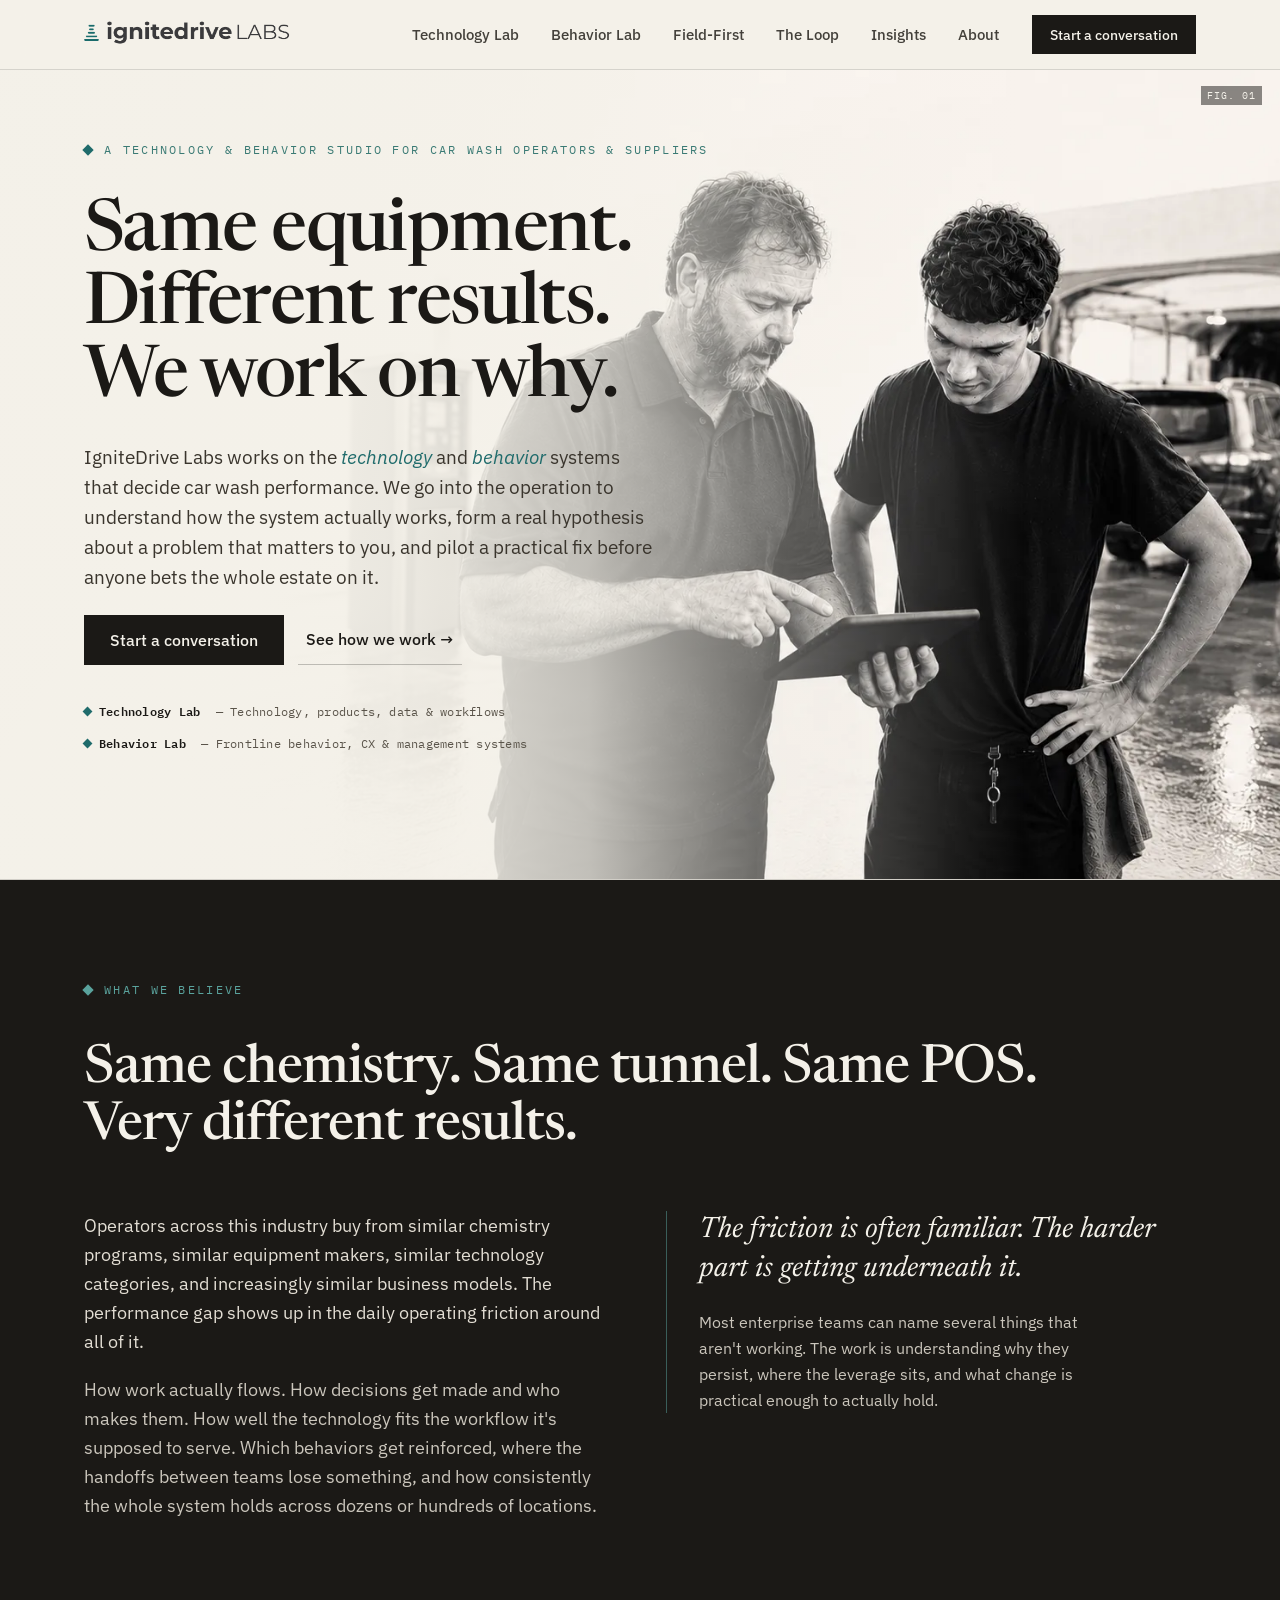
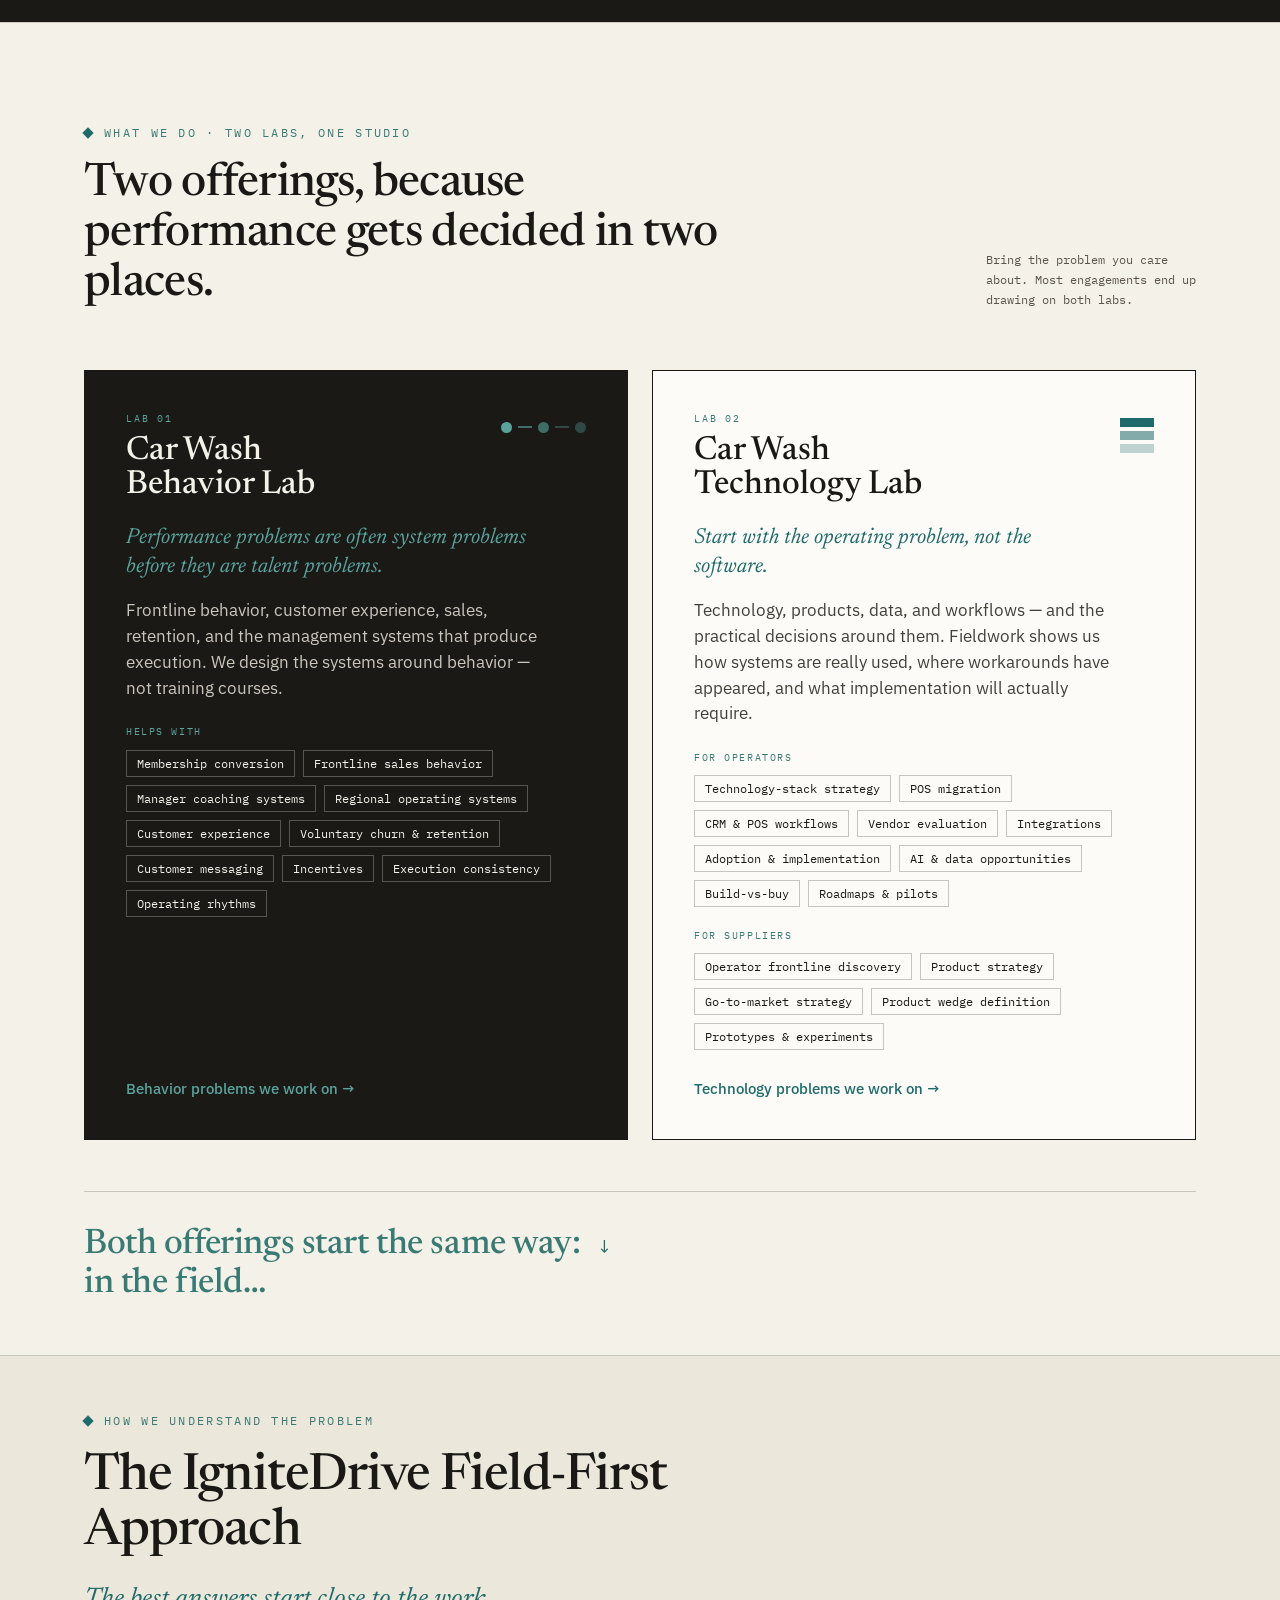
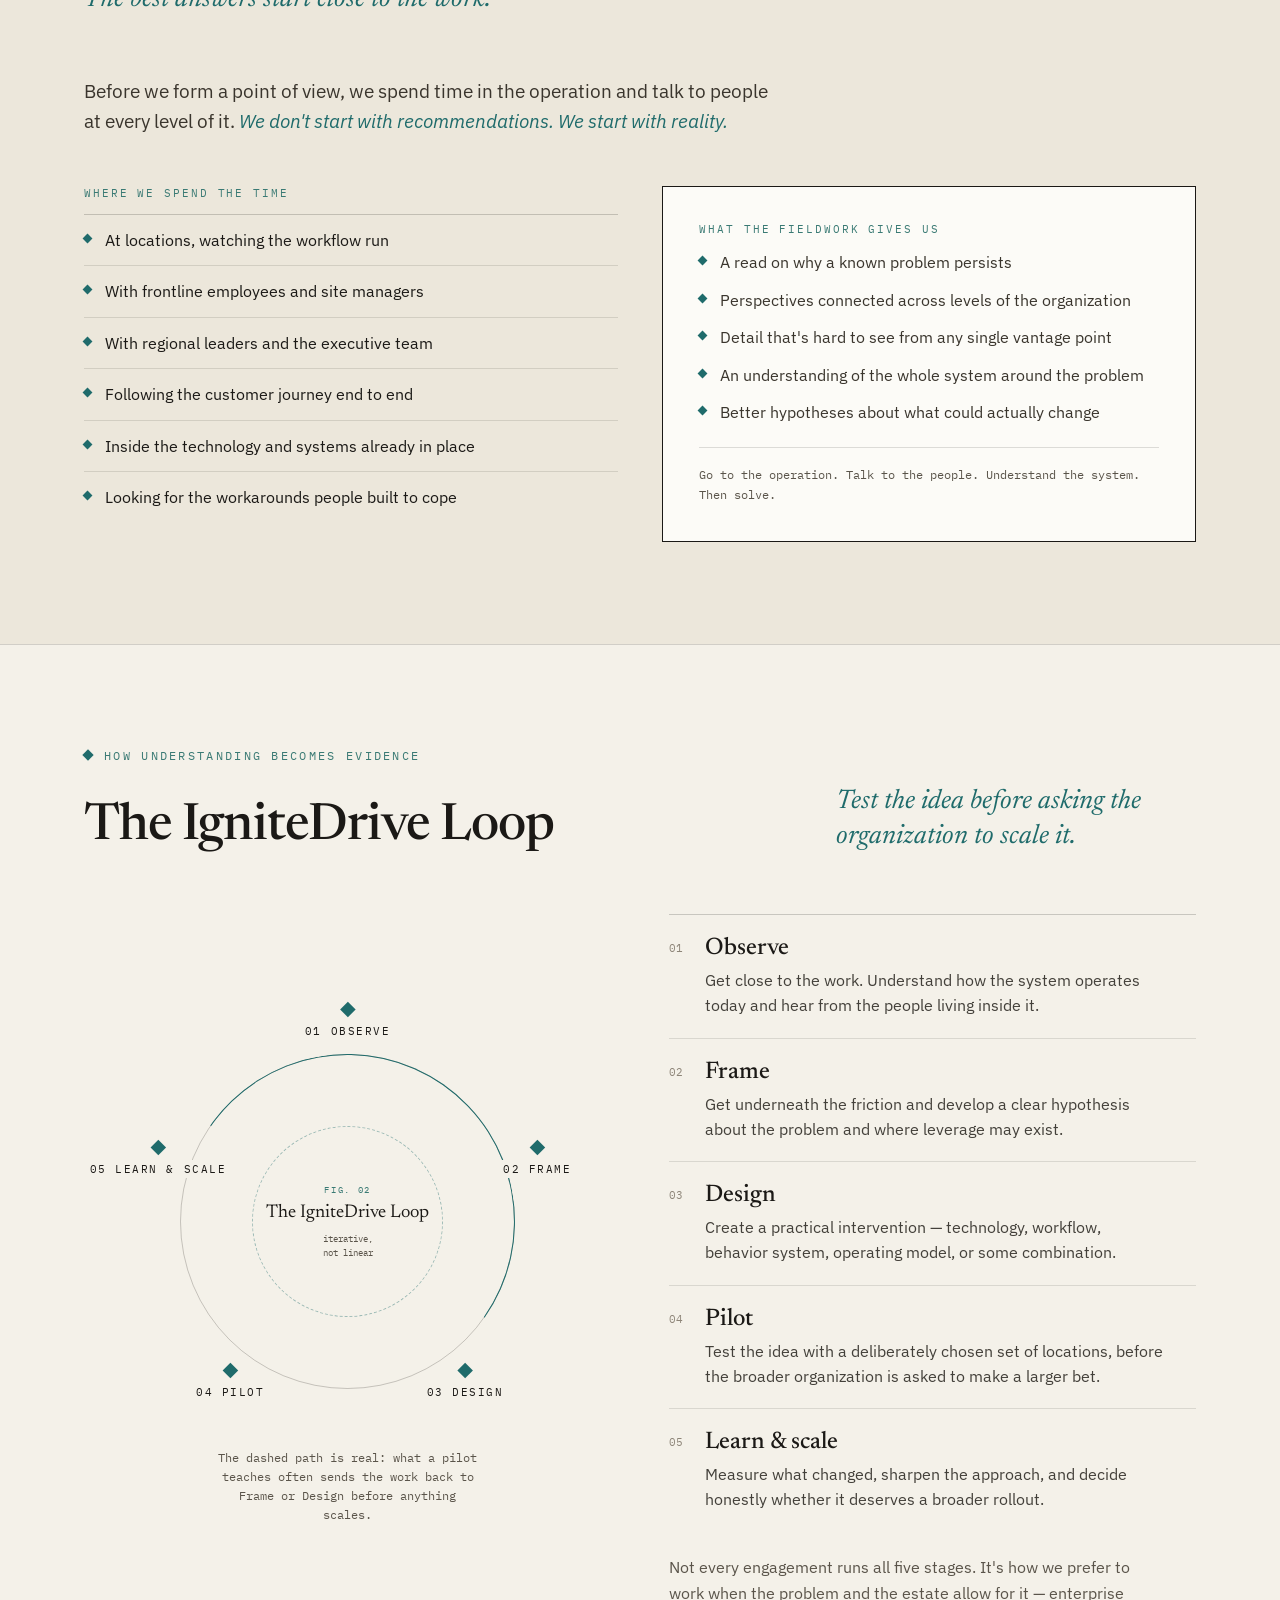
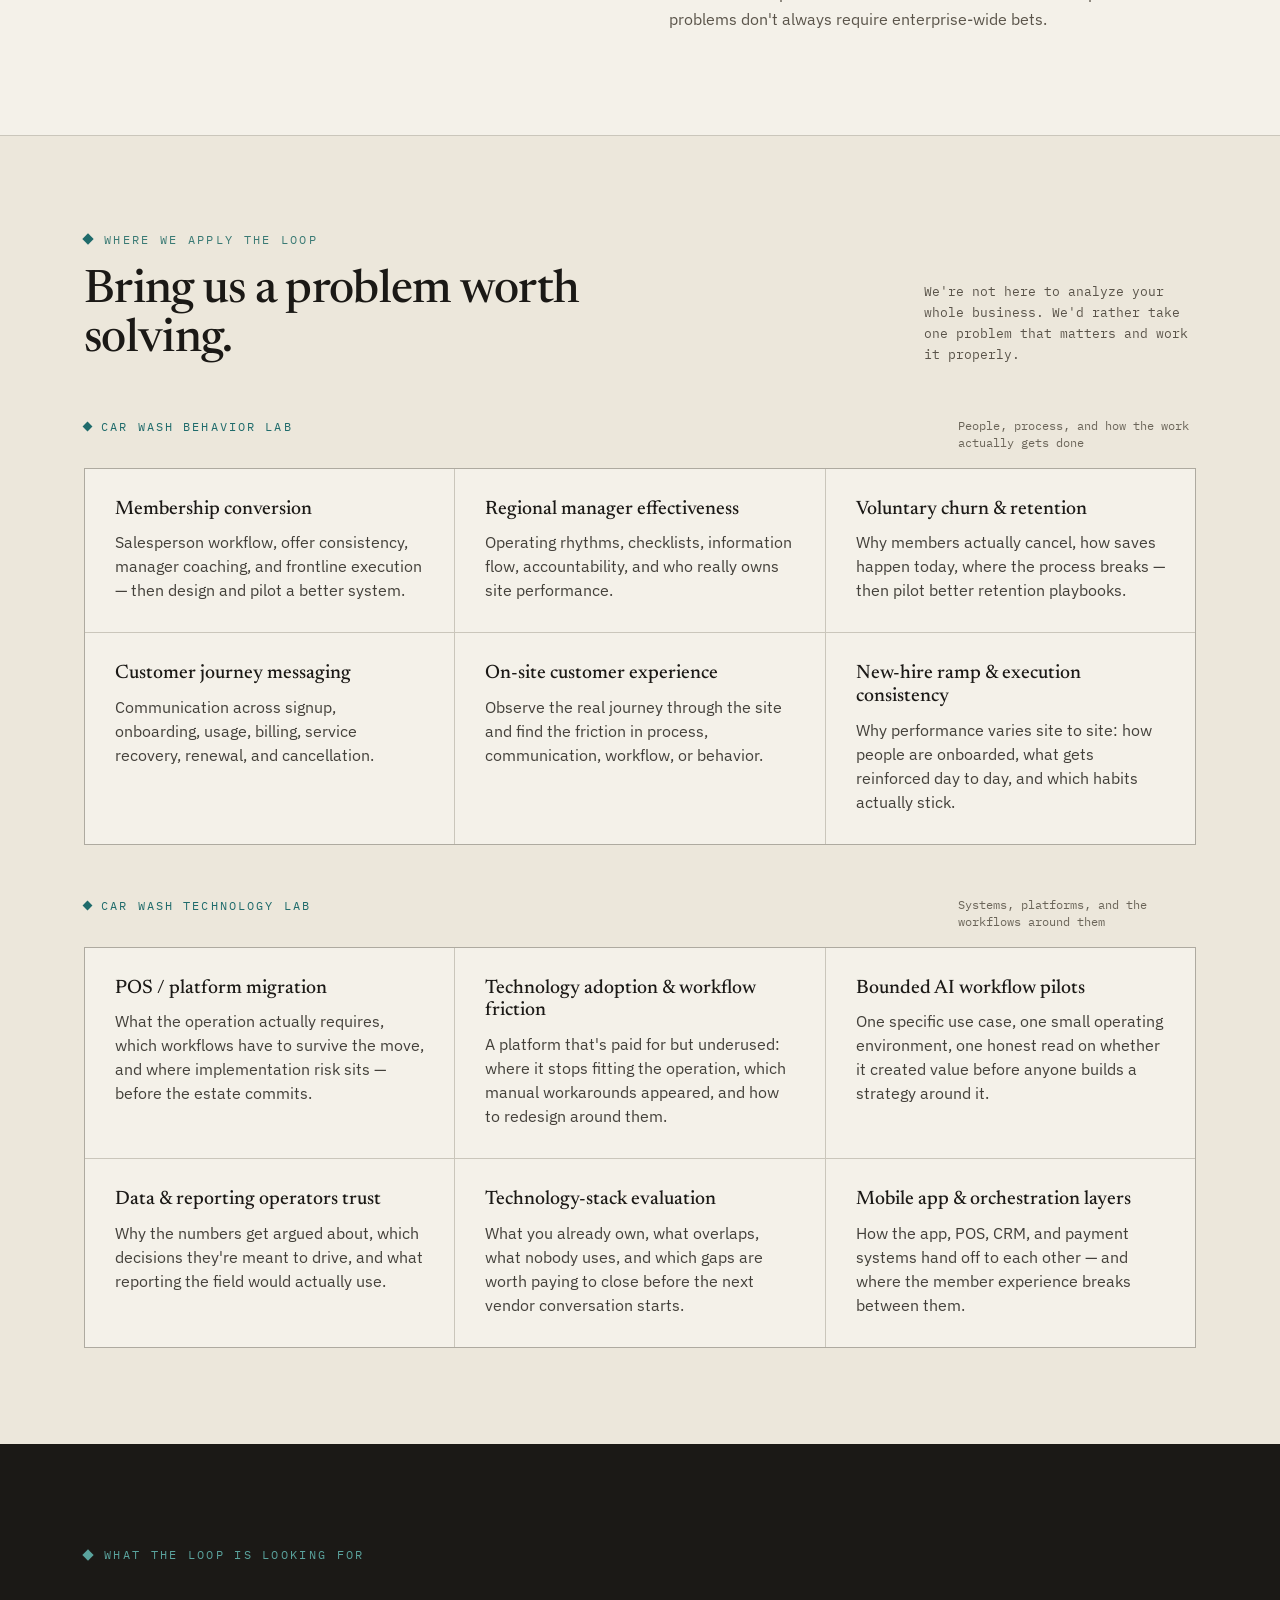
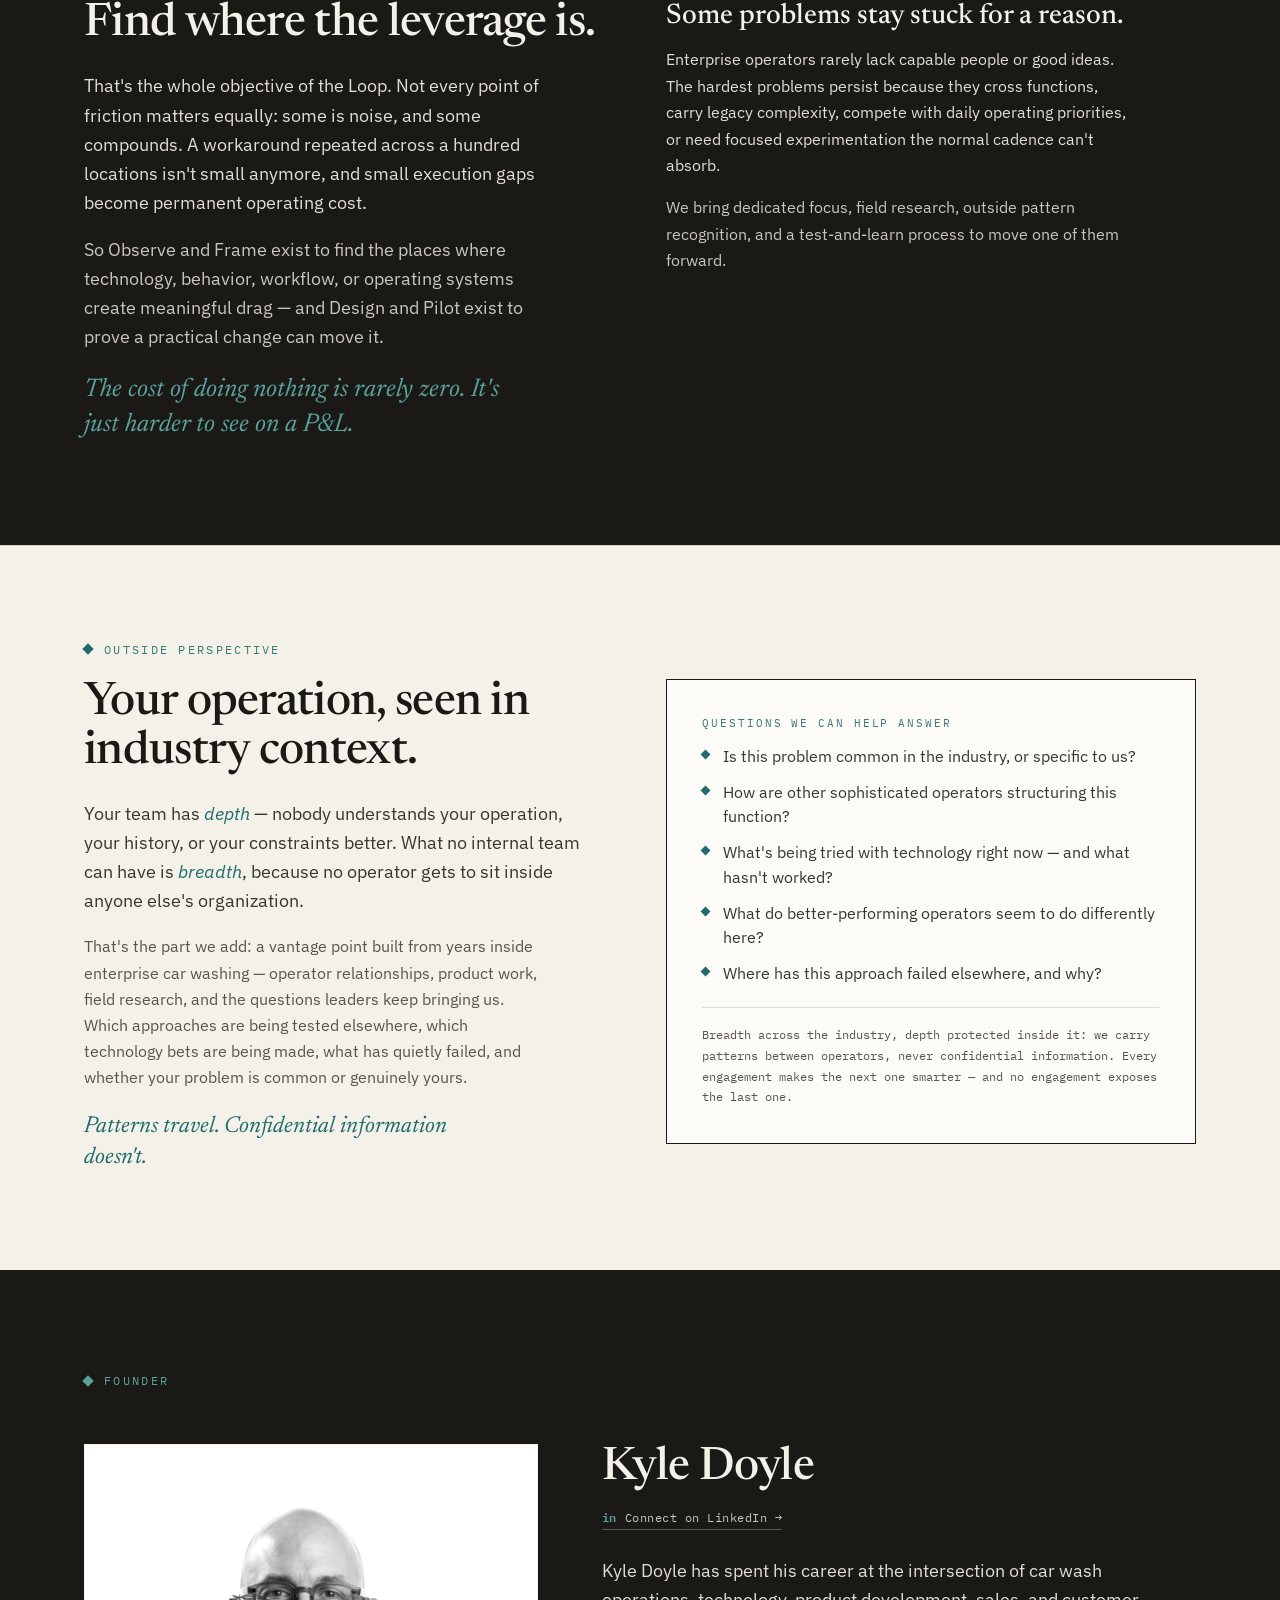
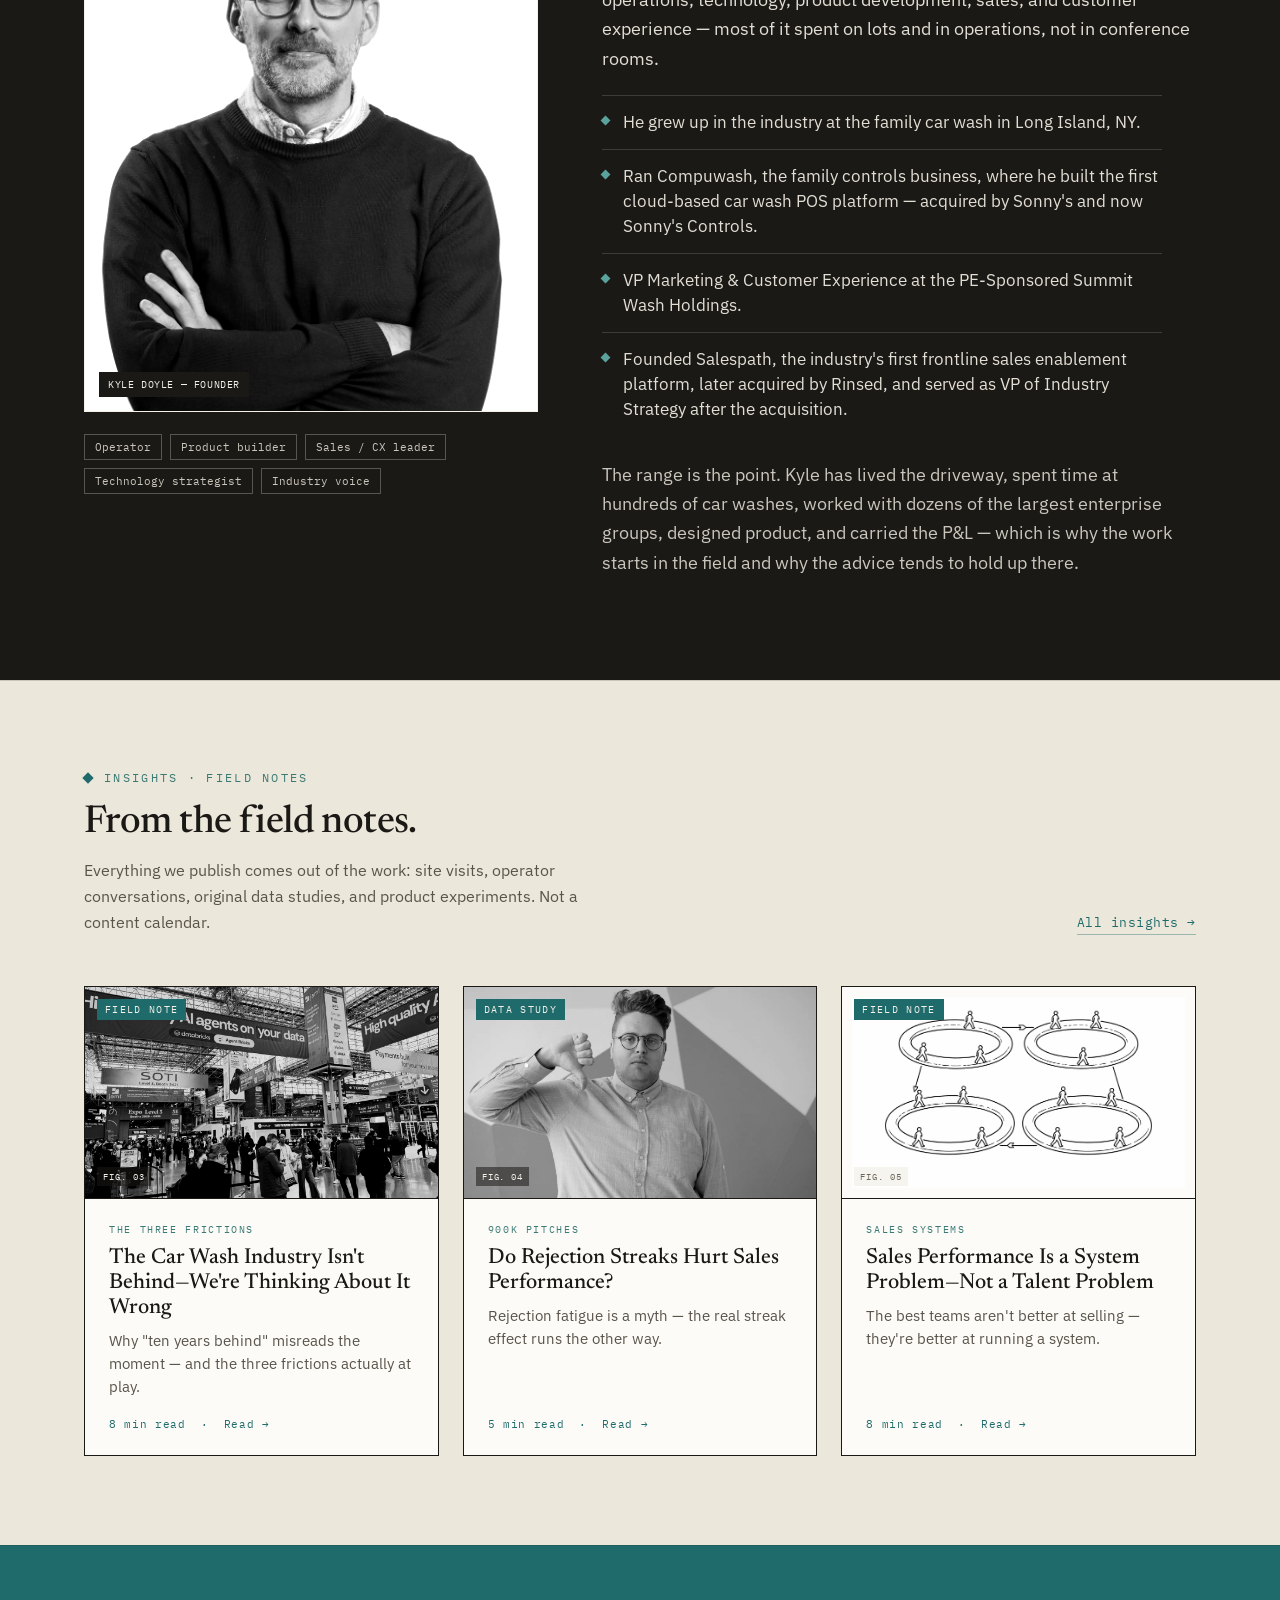
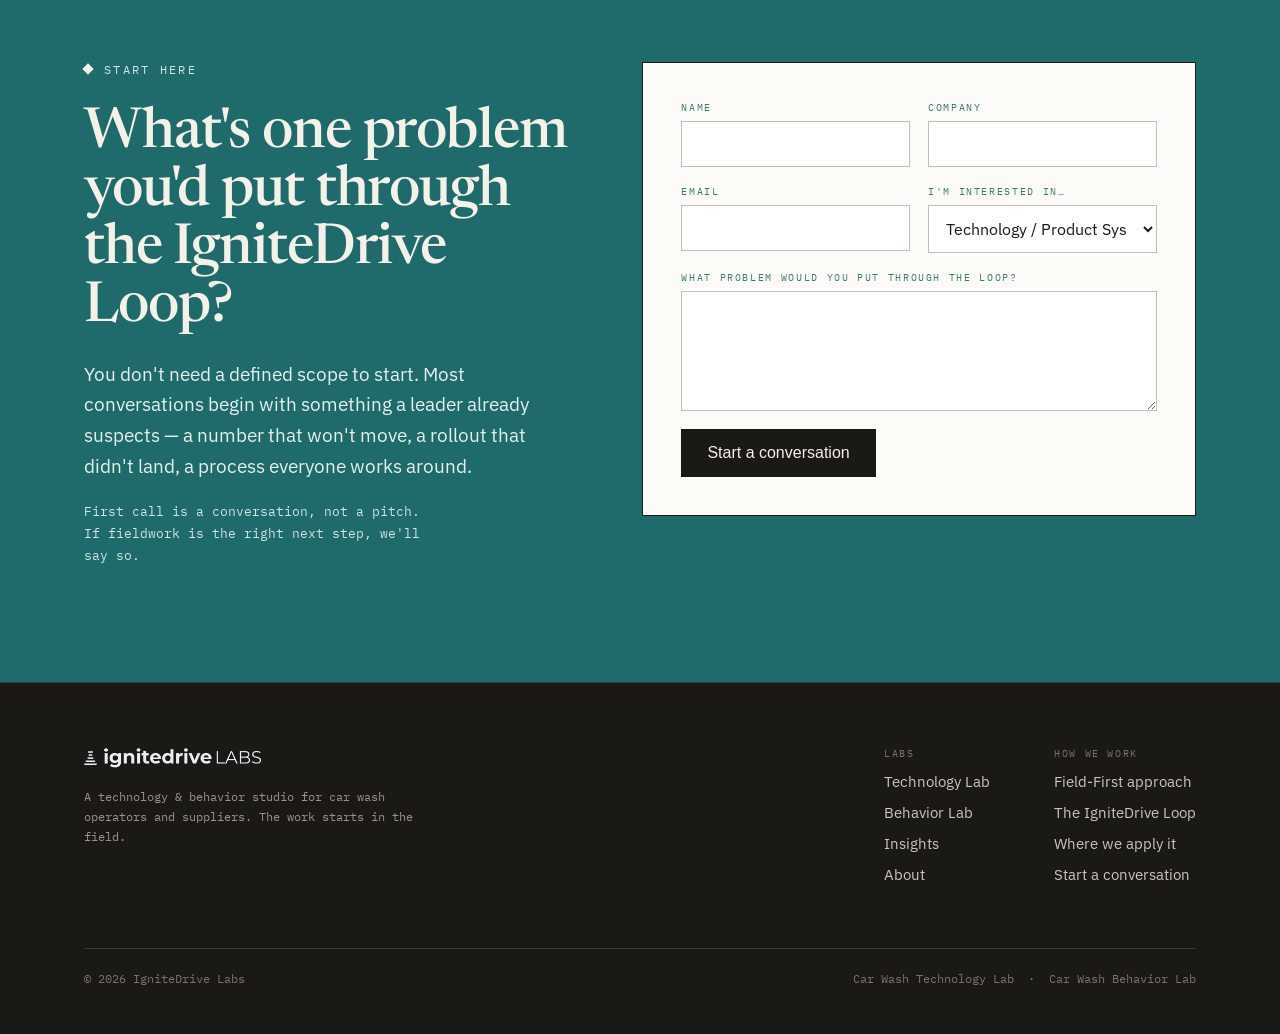
==== index.html @ ad9bbf52 "Rebuild site from Claude Design v4.1 handoff as clean static HTML Replaces the previous bundled Clau" ====
<!doctype html>
<html lang="en">
<head>
<meta charset="utf-8">
<meta name="viewport" content="width=device-width, initial-scale=1">
<title>IgniteDrive Labs — Technology &amp; Behavior Studio for Car Wash Growth</title>
<meta name="description" content="A technology &amp; behavior studio helping car wash operators and suppliers improve the systems that drive growth.">
<link rel="canonical" href="https://www.ignitedrivelabs.com/">
<meta name="theme-color" content="#1A6B66">
<link rel="icon" type="image/png" href="/icon.png">
<link rel="apple-touch-icon" href="/icon.png">
<meta property="og:type" content="website">
<meta property="og:site_name" content="IgniteDrive Labs">
<meta property="og:title" content="IgniteDrive Labs — Technology &amp; Behavior Studio for Car Wash Growth">
<meta property="og:description" content="A technology &amp; behavior studio helping car wash operators and suppliers improve the systems that drive growth.">
<meta property="og:image" content="https://www.ignitedrivelabs.com/icon.png">
<meta property="og:url" content="https://www.ignitedrivelabs.com/">
<meta name="twitter:card" content="summary">
<meta name="twitter:title" content="IgniteDrive Labs — Technology &amp; Behavior Studio for Car Wash Growth">
<meta name="twitter:description" content="A technology &amp; behavior studio helping car wash operators and suppliers improve the systems that drive growth.">
<meta name="twitter:image" content="https://www.ignitedrivelabs.com/icon.png">
<link rel="preconnect" href="https://fonts.googleapis.com">
<link rel="preconnect" href="https://fonts.gstatic.com" crossorigin>
<link href="https://fonts.googleapis.com/css2?family=Newsreader:ital,opsz,wght@0,6..72,400;0,6..72,500;0,6..72,600;1,6..72,400;1,6..72,500&family=IBM+Plex+Mono:wght@400;500&family=IBM+Plex+Sans:wght@400;500;600&display=swap" rel="stylesheet">
<link rel="stylesheet" href="/styles/site.css">
</head>
<body>
<a class="skip-link" href="#main">Skip to content</a>

<header style="position:sticky;top:0;z-index:50;background:rgba(244,241,233,0.86);backdrop-filter:blur(12px);-webkit-backdrop-filter:blur(12px);border-bottom:1px solid rgba(27,25,22,0.14)">
  <div style="max-width:1240px;margin:0 auto;padding:15px clamp(20px,5vw,64px);display:flex;align-items:center;justify-content:space-between;gap:24px;flex-wrap:wrap">
    <a href="/" style="display:flex;align-items:center;flex-shrink:0">
      <img src="/images/ignitedrive-labs-logo-wide.png" alt="IgniteDrive Labs" width="706" height="103" style="height:30px;width:auto;display:block">
    </a>
    <nav aria-label="Primary" style="display:flex;align-items:center;gap:clamp(16px,2.6vw,34px);flex-wrap:wrap">
      <span class="nav-links" style="display:flex;align-items:center;gap:clamp(16px,2.6vw,32px);flex-wrap:wrap">
        <a href="/#labs" class="link-hover-underline" style="font-size:0.92rem;font-weight:500;color:#43403a;padding:4px 0;border-bottom:1px solid transparent">Technology Lab</a>
        <a href="/#labs" class="link-hover-underline" style="font-size:0.92rem;font-weight:500;color:#43403a;padding:4px 0;border-bottom:1px solid transparent">Behavior Lab</a>
        <a href="/#field" class="link-hover-underline" style="font-size:0.92rem;font-weight:500;color:#43403a;padding:4px 0;border-bottom:1px solid transparent">Field-First</a>
        <a href="/#loop" class="link-hover-underline" style="font-size:0.92rem;font-weight:500;color:#43403a;padding:4px 0;border-bottom:1px solid transparent">The Loop</a>
        <a href="/insights.html" class="link-hover-underline" style="font-size:0.92rem;font-weight:500;color:#43403a;padding:4px 0;border-bottom:1px solid transparent">Insights</a>
        <a href="/#about" class="link-hover-underline" style="font-size:0.92rem;font-weight:500;color:#43403a;padding:4px 0;border-bottom:1px solid transparent">About</a>
      </span>
      <a href="/#contact" class="btn-ink" style="font-size:0.9rem;padding:10px 18px;white-space:nowrap">Start a conversation</a>
      <button type="button" class="nav-toggle" data-nav-open aria-expanded="false" aria-controls="mobile-nav-panel" aria-label="Open menu">
        <svg width="22" height="22" viewBox="0 0 22 22" fill="none" aria-hidden="true"><path d="M3 6h16M3 11h16M3 16h16" stroke="#1B1916" stroke-width="1.6" stroke-linecap="round"/></svg>
      </button>
    </nav>
  </div>
</header>
<div class="nav-mobile-panel" id="mobile-nav-panel" data-nav-panel>
  <div style="display:flex;justify-content:flex-end;padding-bottom:8px">
    <button type="button" class="nav-toggle" data-nav-close aria-label="Close menu" style="display:flex">
      <svg width="22" height="22" viewBox="0 0 22 22" fill="none" aria-hidden="true"><path d="M4 4l14 14M18 4L4 18" stroke="#1B1916" stroke-width="1.6" stroke-linecap="round"/></svg>
    </button>
  </div>
  <nav aria-label="Mobile">
    <a href="/#labs">Technology Lab</a>
    <a href="/#labs">Behavior Lab</a>
    <a href="/#field">Field-First</a>
    <a href="/#loop">The Loop</a>
    <a href="/insights.html">Insights</a>
    <a href="/#about">About</a>
    <a href="/#contact" class="btn-ink" style="text-align:center;padding:14px">Start a conversation</a>
  </nav>
</div>

<main id="main">

<!-- ============ HERO ============ -->
<section id="top" style="position:relative;overflow:hidden;background:#F4F1E9;border-bottom:1px solid rgba(27,25,22,0.16);min-height:clamp(600px,90vh,960px);display:flex">
  <div style="position:absolute;inset:0;z-index:0">
    <img src="/images/hero-bw.webp" class="hero-img" alt="A car wash site manager and an attendant reviewing a tablet together on the lot" width="1672" height="940" style="width:100%;height:100%;object-fit:cover;object-position:60% center">
    <div class="hero-scrim" style="position:absolute;inset:0;background:linear-gradient(90deg,rgba(244,241,233,0.98) 0%,rgba(244,241,233,0.95) 30%,rgba(244,241,233,0.78) 46%,rgba(244,241,233,0.35) 62%,rgba(244,241,233,0) 80%)"></div>
    <span style="position:absolute;top:16px;right:18px;font-family:'IBM Plex Mono',monospace;font-size:0.6rem;letter-spacing:0.1em;color:#F4F1E9;background:rgba(27,25,22,0.5);padding:3px 6px" aria-hidden="true">FIG. 01</span>
  </div>
  <div class="hero-content" style="position:relative;z-index:1;width:100%;max-width:1240px;margin:0 auto;padding:clamp(40px,6vw,72px) clamp(20px,5vw,64px) clamp(72px,10vw,120px);display:flex;flex-direction:column;justify-content:flex-start">
    <div style="display:flex;align-items:center;gap:12px;margin-bottom:clamp(26px,3.5vw,40px)">
      <span class="diamond" style="width:8px;height:8px" aria-hidden="true"></span>
      <span style="font-family:'IBM Plex Mono',monospace;font-size:0.72rem;letter-spacing:0.2em;text-transform:uppercase;color:#3A7A74">A technology &amp; behavior studio for car wash operators &amp; suppliers</span>
    </div>
    <div style="max-width:700px">
      <h1 style="font-family:'Newsreader',serif;font-weight:500;font-size:clamp(2.7rem,5.6vw,5.1rem);line-height:1.02;letter-spacing:-0.022em;margin:0 0 26px">Same equipment.<br>Different results.<br>We work on why.</h1>
      <p style="font-size:clamp(1.08rem,1.5vw,1.32rem);line-height:1.56;max-width:52ch;color:#3a352d;margin:0 0 22px">IgniteDrive Labs works on the <em style="font-style:italic;color:#1F6B6B">technology</em> and <em style="font-style:italic;color:#1F6B6B">behavior</em> systems that decide car wash performance. We go into the operation to understand how the system actually works, form a real hypothesis about a problem that matters to you, and pilot a practical fix before anyone bets the whole estate on it.</p>
      <div style="display:flex;flex-wrap:wrap;gap:14px;align-items:center;margin-bottom:clamp(26px,3.4vw,36px)">
        <a href="#contact" class="btn-ink" style="font-size:0.98rem;padding:15px 26px;white-space:nowrap">Start a conversation</a>
        <a href="#loop" class="link-hover-underline" style="font-size:0.98rem;font-weight:500;color:#1B1916;padding:15px 8px;border-bottom:1px solid rgba(27,25,22,0.25);white-space:nowrap">See how we work&nbsp;→</a>
      </div>
      <div style="display:flex;flex-wrap:wrap;gap:12px 22px;font-family:'IBM Plex Mono',monospace;font-size:0.76rem;letter-spacing:0.02em;color:#5a544a;align-items:center">
        <span style="display:flex;align-items:center;gap:8px"><span class="diamond" style="width:7px;height:7px" aria-hidden="true"></span><strong style="font-weight:600;color:#1B1916">Technology Lab</strong>&nbsp;— Technology, products, data &amp; workflows</span>
        <span style="display:flex;align-items:center;gap:8px"><span class="diamond" style="width:7px;height:7px" aria-hidden="true"></span><strong style="font-weight:600;color:#1B1916">Behavior Lab</strong>&nbsp;— Frontline behavior, CX &amp; management systems</span>
      </div>
    </div>
  </div>
</section>

<!-- ============ BELIEF ============ -->
<section id="belief" style="background:#1B1916;color:#F4F1E9">
  <div style="max-width:1240px;margin:0 auto;padding:clamp(64px,8vw,116px) clamp(20px,5vw,64px)">
    <div style="display:flex;align-items:center;gap:12px;margin-bottom:clamp(30px,4vw,44px)">
      <span class="diamond" style="width:8px;height:8px;background:#5AA39D" aria-hidden="true"></span>
      <span style="font-family:'IBM Plex Mono',monospace;font-size:0.72rem;letter-spacing:0.2em;text-transform:uppercase;color:#5AA39D">What we believe</span>
    </div>
    <h2 style="font-family:'Newsreader',serif;font-weight:500;font-size:clamp(2rem,4.2vw,3.5rem);line-height:1.06;letter-spacing:-0.018em;margin:0 0 clamp(36px,4.5vw,56px);max-width:30ch">Same chemistry. Same tunnel. Same POS. Very different results.</h2>
    <div style="display:grid;grid-template-columns:repeat(auto-fit,minmax(290px,1fr));gap:clamp(28px,4vw,64px);align-items:start">
      <div>
        <p style="font-size:clamp(1.04rem,1.4vw,1.16rem);line-height:1.62;color:#e3ded4;margin:0 0 18px">Operators across this industry buy from similar chemistry programs, similar equipment makers, similar technology categories, and increasingly similar business models. The performance gap shows up in the daily operating friction around all of it.</p>
        <p style="font-size:clamp(1.04rem,1.4vw,1.16rem);line-height:1.62;color:#cbc6bc;margin:0">How work actually flows. How decisions get made and who makes them. How well the technology fits the workflow it's supposed to serve. Which behaviors get reinforced, where the handoffs between teams lose something, and how consistently the whole system holds across dozens or hundreds of locations.</p>
      </div>
      <div style="border-left:1px solid rgba(90,163,157,0.5);padding-left:clamp(20px,2.5vw,34px)">
        <p style="font-family:'Newsreader',serif;font-style:italic;font-weight:400;font-size:clamp(1.4rem,2.3vw,1.95rem);line-height:1.32;color:#F4F1E9;margin:0 0 20px">The friction is often familiar. The harder part is getting underneath it.</p>
        <p style="font-size:1.02rem;line-height:1.6;color:#cbc6bc;margin:0;max-width:42ch">Most enterprise teams can name several things that aren't working. The work is understanding why they persist, where the leverage sits, and what change is practical enough to actually hold.</p>
      </div>
    </div>
  </div>
</section>

<!-- ============ TWO LABS ============ -->
<section id="labs" style="background:#F4F1E9;border-top:1px solid rgba(27,25,22,0.16)">
  <div style="max-width:1240px;margin:0 auto;padding:clamp(64px,8vw,116px) clamp(20px,5vw,64px) clamp(34px,4vw,52px)">
    <div style="display:flex;flex-wrap:wrap;justify-content:space-between;align-items:flex-end;gap:20px;margin-bottom:clamp(40px,5vw,60px)">
      <div>
        <div style="display:flex;align-items:center;gap:12px;margin-bottom:20px">
          <span class="diamond" style="width:8px;height:8px" aria-hidden="true"></span>
          <span style="font-family:'IBM Plex Mono',monospace;font-size:0.72rem;letter-spacing:0.2em;text-transform:uppercase;color:#3A7A74">What we do · Two labs, one studio</span>
        </div>
        <h2 style="font-family:'Newsreader',serif;font-weight:500;font-size:clamp(1.9rem,3.6vw,3rem);line-height:1.08;letter-spacing:-0.015em;margin:0;max-width:26ch">Two offerings, because performance gets decided in two places.</h2>
      </div>
      <span style="font-family:'IBM Plex Mono',monospace;font-size:0.78rem;color:#5a544a;max-width:30ch;line-height:1.6">Bring the problem you care about. Most engagements end up drawing on both labs.</span>
    </div>

    <div style="display:grid;grid-template-columns:repeat(auto-fit,minmax(330px,1fr));gap:24px">

      <!-- BEHAVIOR LAB CARD -->
      <a href="#problems" class="card-hover-ink" style="background:#1B1916;border:1px solid #1B1916;padding:clamp(28px,3.2vw,44px);display:flex;flex-direction:column">
        <div style="display:flex;align-items:flex-start;justify-content:space-between;gap:16px;margin-bottom:20px">
          <div>
            <span style="font-family:'IBM Plex Mono',monospace;font-size:0.64rem;letter-spacing:0.18em;text-transform:uppercase;color:#5AA39D;display:block;margin-bottom:10px">Lab 01</span>
            <h3 style="font-family:'Newsreader',serif;font-weight:500;font-size:clamp(1.7rem,2.6vw,2.2rem);line-height:1.04;margin:0;color:#F4F1E9">Car Wash<br>Behavior Lab</h3>
          </div>
          <span style="flex:none;display:flex;align-items:center;gap:6px;padding-top:10px" aria-hidden="true">
            <span style="width:11px;height:11px;border-radius:50%;background:#5AA39D"></span>
            <span style="width:14px;height:2px;background:rgba(90,163,157,0.6)"></span>
            <span style="width:11px;height:11px;border-radius:50%;background:rgba(90,163,157,0.6)"></span>
            <span style="width:14px;height:2px;background:rgba(90,163,157,0.35)"></span>
            <span style="width:11px;height:11px;border-radius:50%;background:rgba(90,163,157,0.35)"></span>
          </span>
        </div>
        <p style="font-family:'Newsreader',serif;font-style:italic;font-size:clamp(1.16rem,1.7vw,1.4rem);line-height:1.34;color:#5AA39D;margin:0 0 16px;max-width:34ch">Performance problems are often system problems before they are talent problems.</p>
        <p style="font-size:1.04rem;line-height:1.55;color:#cbc6bc;margin:0 0 24px;max-width:42ch">Frontline behavior, customer experience, sales, retention, and the management systems that produce execution. We design the systems around behavior — not training courses.</p>
        <span style="font-family:'IBM Plex Mono',monospace;font-size:0.62rem;letter-spacing:0.16em;text-transform:uppercase;color:#5AA39D;display:block;margin-bottom:12px">Helps with</span>
        <div style="display:flex;flex-wrap:wrap;gap:8px;margin-bottom:28px">
          <span style="font-family:'IBM Plex Mono',monospace;font-size:0.74rem;color:#F4F1E9;border:1px solid rgba(244,241,233,0.28);padding:5px 10px">Membership conversion</span>
          <span style="font-family:'IBM Plex Mono',monospace;font-size:0.74rem;color:#F4F1E9;border:1px solid rgba(244,241,233,0.28);padding:5px 10px">Frontline sales behavior</span>
          <span style="font-family:'IBM Plex Mono',monospace;font-size:0.74rem;color:#F4F1E9;border:1px solid rgba(244,241,233,0.28);padding:5px 10px">Manager coaching systems</span>
          <span style="font-family:'IBM Plex Mono',monospace;font-size:0.74rem;color:#F4F1E9;border:1px solid rgba(244,241,233,0.28);padding:5px 10px">Regional operating systems</span>
          <span style="font-family:'IBM Plex Mono',monospace;font-size:0.74rem;color:#F4F1E9;border:1px solid rgba(244,241,233,0.28);padding:5px 10px">Customer experience</span>
          <span style="font-family:'IBM Plex Mono',monospace;font-size:0.74rem;color:#F4F1E9;border:1px solid rgba(244,241,233,0.28);padding:5px 10px">Voluntary churn &amp; retention</span>
          <span style="font-family:'IBM Plex Mono',monospace;font-size:0.74rem;color:#F4F1E9;border:1px solid rgba(244,241,233,0.28);padding:5px 10px">Customer messaging</span>
          <span style="font-family:'IBM Plex Mono',monospace;font-size:0.74rem;color:#F4F1E9;border:1px solid rgba(244,241,233,0.28);padding:5px 10px">Incentives</span>
          <span style="font-family:'IBM Plex Mono',monospace;font-size:0.74rem;color:#F4F1E9;border:1px solid rgba(244,241,233,0.28);padding:5px 10px">Execution consistency</span>
          <span style="font-family:'IBM Plex Mono',monospace;font-size:0.74rem;color:#F4F1E9;border:1px solid rgba(244,241,233,0.28);padding:5px 10px">Operating rhythms</span>
        </div>
        <span style="margin-top:auto;display:inline-flex;align-items:center;gap:8px;font-size:0.96rem;font-weight:500;color:#5AA39D">Behavior problems we work on&nbsp;→</span>
      </a>

      <!-- TECHNOLOGY LAB CARD -->
      <a href="#problems" class="card-hover-light" style="background:#FCFBF7;border:1px solid #1B1916;padding:clamp(28px,3.2vw,44px);display:flex;flex-direction:column">
        <div style="display:flex;align-items:flex-start;justify-content:space-between;gap:16px;margin-bottom:20px">
          <div>
            <span style="font-family:'IBM Plex Mono',monospace;font-size:0.64rem;letter-spacing:0.18em;text-transform:uppercase;color:#3A7A74;display:block;margin-bottom:10px">Lab 02</span>
            <h3 style="font-family:'Newsreader',serif;font-weight:500;font-size:clamp(1.7rem,2.6vw,2.2rem);line-height:1.04;margin:0">Car Wash<br>Technology Lab</h3>
          </div>
          <span style="flex:none;display:flex;flex-direction:column;gap:4px;padding-top:6px" aria-hidden="true">
            <span style="width:34px;height:9px;background:#1F6B6B"></span>
            <span style="width:34px;height:9px;background:rgba(31,107,107,0.55)"></span>
            <span style="width:34px;height:9px;background:rgba(31,107,107,0.28)"></span>
          </span>
        </div>
        <p style="font-family:'Newsreader',serif;font-style:italic;font-size:clamp(1.16rem,1.7vw,1.4rem);line-height:1.34;color:#1F6B6B;margin:0 0 16px;max-width:34ch">Start with the operating problem, not the software.</p>
        <p style="font-size:1.04rem;line-height:1.55;color:#43403a;margin:0 0 24px;max-width:42ch">Technology, products, data, and workflows — and the practical decisions around them. Fieldwork shows us how systems are really used, where workarounds have appeared, and what implementation will actually require.</p>
        <span style="font-family:'IBM Plex Mono',monospace;font-size:0.62rem;letter-spacing:0.16em;text-transform:uppercase;color:#3A7A74;display:block;margin-bottom:11px">For operators</span>
        <div style="display:flex;flex-wrap:wrap;gap:8px;margin-bottom:22px">
          <span style="font-family:'IBM Plex Mono',monospace;font-size:0.74rem;color:#1B1916;border:1px solid rgba(27,25,22,0.24);padding:5px 10px">Technology-stack strategy</span>
          <span style="font-family:'IBM Plex Mono',monospace;font-size:0.74rem;color:#1B1916;border:1px solid rgba(27,25,22,0.24);padding:5px 10px">POS migration</span>
          <span style="font-family:'IBM Plex Mono',monospace;font-size:0.74rem;color:#1B1916;border:1px solid rgba(27,25,22,0.24);padding:5px 10px">CRM &amp; POS workflows</span>
          <span style="font-family:'IBM Plex Mono',monospace;font-size:0.74rem;color:#1B1916;border:1px solid rgba(27,25,22,0.24);padding:5px 10px">Vendor evaluation</span>
          <span style="font-family:'IBM Plex Mono',monospace;font-size:0.74rem;color:#1B1916;border:1px solid rgba(27,25,22,0.24);padding:5px 10px">Integrations</span>
          <span style="font-family:'IBM Plex Mono',monospace;font-size:0.74rem;color:#1B1916;border:1px solid rgba(27,25,22,0.24);padding:5px 10px">Adoption &amp; implementation</span>
          <span style="font-family:'IBM Plex Mono',monospace;font-size:0.74rem;color:#1B1916;border:1px solid rgba(27,25,22,0.24);padding:5px 10px">AI &amp; data opportunities</span>
          <span style="font-family:'IBM Plex Mono',monospace;font-size:0.74rem;color:#1B1916;border:1px solid rgba(27,25,22,0.24);padding:5px 10px">Build-vs-buy</span>
          <span style="font-family:'IBM Plex Mono',monospace;font-size:0.74rem;color:#1B1916;border:1px solid rgba(27,25,22,0.24);padding:5px 10px">Roadmaps &amp; pilots</span>
        </div>
        <span style="font-family:'IBM Plex Mono',monospace;font-size:0.62rem;letter-spacing:0.16em;text-transform:uppercase;color:#3A7A74;display:block;margin-bottom:11px">For suppliers</span>
        <div style="display:flex;flex-wrap:wrap;gap:8px;margin-bottom:28px">
          <span style="font-family:'IBM Plex Mono',monospace;font-size:0.74rem;color:#1B1916;border:1px solid rgba(27,25,22,0.24);padding:5px 10px">Operator frontline discovery</span>
          <span style="font-family:'IBM Plex Mono',monospace;font-size:0.74rem;color:#1B1916;border:1px solid rgba(27,25,22,0.24);padding:5px 10px">Product strategy</span>
          <span style="font-family:'IBM Plex Mono',monospace;font-size:0.74rem;color:#1B1916;border:1px solid rgba(27,25,22,0.24);padding:5px 10px">Go-to-market strategy</span>
          <span style="font-family:'IBM Plex Mono',monospace;font-size:0.74rem;color:#1B1916;border:1px solid rgba(27,25,22,0.24);padding:5px 10px">Product wedge definition</span>
          <span style="font-family:'IBM Plex Mono',monospace;font-size:0.74rem;color:#1B1916;border:1px solid rgba(27,25,22,0.24);padding:5px 10px">Prototypes &amp; experiments</span>
        </div>
        <span style="margin-top:auto;display:inline-flex;align-items:center;gap:8px;font-size:0.96rem;font-weight:500;color:#1F6B6B">Technology problems we work on&nbsp;→</span>
      </a>

    </div>

    <!-- TRANSITION -->
    <div style="margin-top:clamp(32px,4vw,52px);border-top:1px solid rgba(27,25,22,0.2);padding-top:clamp(24px,3vw,34px);display:flex;align-items:baseline;gap:18px;flex-wrap:wrap">
      <p style="font-family:'Newsreader',serif;font-weight:500;font-size:clamp(1.5rem,2.8vw,2.2rem);line-height:1.1;letter-spacing:-0.012em;margin:0;max-width:26ch;color:#3A7A74">Both offerings start the same way:<br>in the field…</p>
      <span style="font-family:'IBM Plex Mono',monospace;font-size:1.1rem;color:#1F6B6B;line-height:1" aria-hidden="true">↓</span>
    </div>
  </div>
</section>

<!-- ============ FIELD-FIRST ============ -->
<section id="field" style="background:#ECE7DB;border-top:1px solid rgba(27,25,22,0.16)">
  <div style="max-width:1240px;margin:0 auto;padding:clamp(38px,4.5vw,58px) clamp(20px,5vw,64px) clamp(64px,8vw,116px)">
    <div style="display:flex;align-items:center;gap:12px;margin-bottom:22px">
      <span class="diamond" style="width:8px;height:8px" aria-hidden="true"></span>
      <span style="font-family:'IBM Plex Mono',monospace;font-size:0.72rem;letter-spacing:0.2em;text-transform:uppercase;color:#3A7A74">How we understand the problem</span>
    </div>
    <div style="display:flex;flex-wrap:wrap;justify-content:space-between;align-items:flex-end;gap:24px;margin-bottom:clamp(38px,4.5vw,58px)">
      <h2 style="font-family:'Newsreader',serif;font-weight:500;font-size:clamp(2rem,4vw,3.3rem);line-height:1.06;letter-spacing:-0.018em;margin:0;max-width:24ch">The IgniteDrive Field-First Approach</h2>
      <p style="font-family:'Newsreader',serif;font-style:italic;font-size:clamp(1.3rem,2.1vw,1.7rem);line-height:1.3;color:#1F6B6B;margin:0;max-width:none">The best answers start close to the work.</p>
    </div>

    <p style="font-size:clamp(1.06rem,1.45vw,1.2rem);line-height:1.62;color:#3a352d;margin:0 0 clamp(34px,4vw,50px);max-width:64ch">Before we form a point of view, we spend time in the operation and talk to people at every level of it. <em style="font-style:italic;color:#1F6B6B">We don't start with recommendations. We start with reality.</em></p>

    <div style="display:grid;grid-template-columns:repeat(auto-fit,minmax(300px,1fr));gap:clamp(28px,3.5vw,56px);align-items:start">
      <div>
        <span style="font-family:'IBM Plex Mono',monospace;font-size:0.66rem;letter-spacing:0.18em;text-transform:uppercase;color:#3A7A74;display:block;margin-bottom:14px">Where we spend the time</span>
        <div style="display:flex;flex-direction:column;border-top:1px solid rgba(27,25,22,0.2)">
          <div style="display:flex;gap:14px;align-items:flex-start;padding:13px 0;border-bottom:1px solid rgba(27,25,22,0.12)"><span class="diamond" style="width:7px;height:7px;margin-top:7px" aria-hidden="true"></span><span style="font-size:1.02rem;line-height:1.5;color:#1B1916">At locations, watching the workflow run</span></div>
          <div style="display:flex;gap:14px;align-items:flex-start;padding:13px 0;border-bottom:1px solid rgba(27,25,22,0.12)"><span class="diamond" style="width:7px;height:7px;margin-top:7px" aria-hidden="true"></span><span style="font-size:1.02rem;line-height:1.5;color:#1B1916">With frontline employees and site managers</span></div>
          <div style="display:flex;gap:14px;align-items:flex-start;padding:13px 0;border-bottom:1px solid rgba(27,25,22,0.12)"><span class="diamond" style="width:7px;height:7px;margin-top:7px" aria-hidden="true"></span><span style="font-size:1.02rem;line-height:1.5;color:#1B1916">With regional leaders and the executive team</span></div>
          <div style="display:flex;gap:14px;align-items:flex-start;padding:13px 0;border-bottom:1px solid rgba(27,25,22,0.12)"><span class="diamond" style="width:7px;height:7px;margin-top:7px" aria-hidden="true"></span><span style="font-size:1.02rem;line-height:1.5;color:#1B1916">Following the customer journey end to end</span></div>
          <div style="display:flex;gap:14px;align-items:flex-start;padding:13px 0;border-bottom:1px solid rgba(27,25,22,0.12)"><span class="diamond" style="width:7px;height:7px;margin-top:7px" aria-hidden="true"></span><span style="font-size:1.02rem;line-height:1.5;color:#1B1916">Inside the technology and systems already in place</span></div>
          <div style="display:flex;gap:14px;align-items:flex-start;padding:13px 0"><span class="diamond" style="width:7px;height:7px;margin-top:7px" aria-hidden="true"></span><span style="font-size:1.02rem;line-height:1.5;color:#1B1916">Looking for the workarounds people built to cope</span></div>
        </div>
      </div>
      <div style="background:#FCFBF7;border:1px solid #1B1916;padding:clamp(24px,2.8vw,36px)">
        <span style="font-family:'IBM Plex Mono',monospace;font-size:0.66rem;letter-spacing:0.18em;text-transform:uppercase;color:#3A7A74;display:block;margin-bottom:14px">What the fieldwork gives us</span>
        <div style="display:flex;flex-direction:column;gap:13px">
          <span style="display:flex;gap:14px;align-items:flex-start"><span class="diamond" style="width:7px;height:7px;margin-top:7px" aria-hidden="true"></span><span style="font-size:1.02rem;line-height:1.5;color:#3a352d">A read on why a known problem persists</span></span>
          <span style="display:flex;gap:14px;align-items:flex-start"><span class="diamond" style="width:7px;height:7px;margin-top:7px" aria-hidden="true"></span><span style="font-size:1.02rem;line-height:1.5;color:#3a352d">Perspectives connected across levels of the organization</span></span>
          <span style="display:flex;gap:14px;align-items:flex-start"><span class="diamond" style="width:7px;height:7px;margin-top:7px" aria-hidden="true"></span><span style="font-size:1.02rem;line-height:1.5;color:#3a352d">Detail that's hard to see from any single vantage point</span></span>
          <span style="display:flex;gap:14px;align-items:flex-start"><span class="diamond" style="width:7px;height:7px;margin-top:7px" aria-hidden="true"></span><span style="font-size:1.02rem;line-height:1.5;color:#3a352d">An understanding of the whole system around the problem</span></span>
          <span style="display:flex;gap:14px;align-items:flex-start"><span class="diamond" style="width:7px;height:7px;margin-top:7px" aria-hidden="true"></span><span style="font-size:1.02rem;line-height:1.5;color:#3a352d">Better hypotheses about what could actually change</span></span>
        </div>
        <p style="font-family:'IBM Plex Mono',monospace;font-size:0.78rem;line-height:1.65;color:#5a544a;margin:22px 0 0;border-top:1px solid rgba(27,25,22,0.14);padding-top:16px">Go to the operation. Talk to the people. Understand the system. Then solve.</p>
      </div>
    </div>
  </div>
</section>

<!-- ============ THE LOOP ============ -->
<section id="loop" style="background:#F4F1E9;border-top:1px solid rgba(27,25,22,0.16)">
  <div style="max-width:1240px;margin:0 auto;padding:clamp(64px,8vw,116px) clamp(20px,5vw,64px)">
    <div style="display:flex;align-items:center;gap:12px;margin-bottom:22px">
      <span class="diamond" style="width:8px;height:8px" aria-hidden="true"></span>
      <span style="font-family:'IBM Plex Mono',monospace;font-size:0.72rem;letter-spacing:0.2em;text-transform:uppercase;color:#3A7A74">How understanding becomes evidence</span>
    </div>
    <div style="display:flex;flex-wrap:wrap;justify-content:space-between;align-items:flex-end;gap:24px;margin-bottom:clamp(40px,5vw,60px)">
      <h2 style="font-family:'Newsreader',serif;font-weight:500;font-size:clamp(2rem,4vw,3.3rem);line-height:1.06;letter-spacing:-0.018em;margin:0;max-width:20ch">The IgniteDrive Loop</h2>
      <p style="font-family:'Newsreader',serif;font-style:italic;font-size:clamp(1.3rem,2.1vw,1.7rem);line-height:1.3;color:#1F6B6B;margin:0;max-width:24ch">Test the idea before asking the organization to scale it.</p>
    </div>

    <div style="display:grid;grid-template-columns:repeat(auto-fit,minmax(320px,1fr));gap:clamp(32px,4.5vw,72px);align-items:center">

      <!-- RING DIAGRAM -->
      <div class="loop-ring" style="padding:0 clamp(34px,5vw,66px)">
        <div style="position:relative;width:100%;max-width:400px;margin:0 auto;aspect-ratio:1/1">
          <div style="position:absolute;inset:8%;border:1px solid rgba(27,25,22,0.22);border-radius:50%" aria-hidden="true"></div>
          <div style="position:absolute;inset:8%;border-top:1px solid #1F6B6B;border-right:1px solid #1F6B6B;border-bottom:1px solid transparent;border-left:1px solid transparent;border-radius:50%;transform:rotate(-10deg)" aria-hidden="true"></div>
          <div style="position:absolute;inset:26%;border:1px dashed rgba(31,107,107,0.4);border-radius:50%" aria-hidden="true"></div>
          <div style="position:absolute;top:50%;left:50%;transform:translate(-50%,-50%);text-align:center;width:46%">
            <span style="font-family:'IBM Plex Mono',monospace;font-size:0.58rem;letter-spacing:0.18em;text-transform:uppercase;color:#3A7A74;display:block;margin-bottom:6px" aria-hidden="true">FIG. 02</span>
            <span style="font-family:'Newsreader',serif;font-size:clamp(0.95rem,1.5vw,1.16rem);line-height:1.2;color:#1B1916;display:block">The IgniteDrive Loop</span>
            <span style="font-family:'IBM Plex Mono',monospace;font-size:0.58rem;line-height:1.5;color:#5a544a;display:block;margin-top:7px">iterative,<br>not linear</span>
          </div>

          <div style="position:absolute;top:0%;left:50%;transform:translate(-50%,-50%);display:flex;flex-direction:column;align-items:center;gap:7px">
            <span style="width:11px;height:11px;background:#1F6B6B;transform:rotate(45deg);display:inline-block" aria-hidden="true"></span>
            <span class="loop-node-label" style="font-family:'IBM Plex Mono',monospace;font-size:0.68rem;letter-spacing:0.14em;text-transform:uppercase;color:#1B1916;white-space:nowrap;background:#F4F1E9;padding:2px 5px">01 Observe</span>
          </div>
          <div style="position:absolute;top:34.5%;left:97.5%;transform:translate(-50%,-50%);display:flex;flex-direction:column;align-items:center;gap:7px">
            <span style="width:11px;height:11px;background:#1F6B6B;transform:rotate(45deg);display:inline-block" aria-hidden="true"></span>
            <span class="loop-node-label" style="font-family:'IBM Plex Mono',monospace;font-size:0.68rem;letter-spacing:0.14em;text-transform:uppercase;color:#1B1916;white-space:nowrap;background:#F4F1E9;padding:2px 5px">02 Frame</span>
          </div>
          <div style="position:absolute;top:90.4%;left:79.4%;transform:translate(-50%,-50%);display:flex;flex-direction:column;align-items:center;gap:7px">
            <span style="width:11px;height:11px;background:#1F6B6B;transform:rotate(45deg);display:inline-block" aria-hidden="true"></span>
            <span class="loop-node-label" style="font-family:'IBM Plex Mono',monospace;font-size:0.68rem;letter-spacing:0.14em;text-transform:uppercase;color:#1B1916;white-space:nowrap;background:#F4F1E9;padding:2px 5px">03 Design</span>
          </div>
          <div style="position:absolute;top:90.4%;left:20.6%;transform:translate(-50%,-50%);display:flex;flex-direction:column;align-items:center;gap:7px">
            <span style="width:11px;height:11px;background:#1F6B6B;transform:rotate(45deg);display:inline-block" aria-hidden="true"></span>
            <span class="loop-node-label" style="font-family:'IBM Plex Mono',monospace;font-size:0.68rem;letter-spacing:0.14em;text-transform:uppercase;color:#1B1916;white-space:nowrap;background:#F4F1E9;padding:2px 5px">04 Pilot</span>
          </div>
          <div style="position:absolute;top:34.5%;left:2.5%;transform:translate(-50%,-50%);display:flex;flex-direction:column;align-items:center;gap:7px">
            <span style="width:11px;height:11px;background:#1F6B6B;transform:rotate(45deg);display:inline-block" aria-hidden="true"></span>
            <span class="loop-node-label" style="font-family:'IBM Plex Mono',monospace;font-size:0.68rem;letter-spacing:0.14em;text-transform:uppercase;color:#1B1916;white-space:nowrap;background:#F4F1E9;padding:2px 5px">05 Learn &amp; scale</span>
          </div>
        </div>
        <p style="font-family:'IBM Plex Mono',monospace;font-size:0.74rem;line-height:1.6;color:#5a544a;text-align:center;margin:clamp(18px,2.5vw,28px) auto 0;max-width:38ch">The dashed path is real: what a pilot teaches often sends the work back to Frame or Design before anything scales.</p>
      </div>

      <!-- STAGES -->
      <div style="display:flex;flex-direction:column;border-top:1px solid rgba(27,25,22,0.2)">
        <div style="display:flex;gap:clamp(14px,2vw,22px);align-items:flex-start;padding:clamp(16px,2vw,20px) 0;border-bottom:1px solid rgba(27,25,22,0.12)">
          <span style="font-family:'IBM Plex Mono',monospace;font-size:0.7rem;color:#8d8578;flex:none;padding-top:6px" aria-hidden="true">01</span>
          <div><h3 style="font-family:'Newsreader',serif;font-weight:500;font-size:clamp(1.24rem,1.9vw,1.5rem);line-height:1.12;margin:0 0 6px">Observe</h3><p style="font-size:1rem;line-height:1.55;color:#43403a;margin:0;max-width:46ch">Get close to the work. Understand how the system operates today and hear from the people living inside it.</p></div>
        </div>
        <div style="display:flex;gap:clamp(14px,2vw,22px);align-items:flex-start;padding:clamp(16px,2vw,20px) 0;border-bottom:1px solid rgba(27,25,22,0.12)">
          <span style="font-family:'IBM Plex Mono',monospace;font-size:0.7rem;color:#8d8578;flex:none;padding-top:6px" aria-hidden="true">02</span>
          <div><h3 style="font-family:'Newsreader',serif;font-weight:500;font-size:clamp(1.24rem,1.9vw,1.5rem);line-height:1.12;margin:0 0 6px">Frame</h3><p style="font-size:1rem;line-height:1.55;color:#43403a;margin:0;max-width:46ch">Get underneath the friction and develop a clear hypothesis about the problem and where leverage may exist.</p></div>
        </div>
        <div style="display:flex;gap:clamp(14px,2vw,22px);align-items:flex-start;padding:clamp(16px,2vw,20px) 0;border-bottom:1px solid rgba(27,25,22,0.12)">
          <span style="font-family:'IBM Plex Mono',monospace;font-size:0.7rem;color:#8d8578;flex:none;padding-top:6px" aria-hidden="true">03</span>
          <div><h3 style="font-family:'Newsreader',serif;font-weight:500;font-size:clamp(1.24rem,1.9vw,1.5rem);line-height:1.12;margin:0 0 6px">Design</h3><p style="font-size:1rem;line-height:1.55;color:#43403a;margin:0;max-width:46ch">Create a practical intervention — technology, workflow, behavior system, operating model, or some combination.</p></div>
        </div>
        <div style="display:flex;gap:clamp(14px,2vw,22px);align-items:flex-start;padding:clamp(16px,2vw,20px) 0;border-bottom:1px solid rgba(27,25,22,0.12)">
          <span style="font-family:'IBM Plex Mono',monospace;font-size:0.7rem;color:#8d8578;flex:none;padding-top:6px" aria-hidden="true">04</span>
          <div><h3 style="font-family:'Newsreader',serif;font-weight:500;font-size:clamp(1.24rem,1.9vw,1.5rem);line-height:1.12;margin:0 0 6px">Pilot</h3><p style="font-size:1rem;line-height:1.55;color:#43403a;margin:0;max-width:46ch">Test the idea with a deliberately chosen set of locations, before the broader organization is asked to make a larger bet.</p></div>
        </div>
        <div style="display:flex;gap:clamp(14px,2vw,22px);align-items:flex-start;padding:clamp(16px,2vw,20px) 0">
          <span style="font-family:'IBM Plex Mono',monospace;font-size:0.7rem;color:#8d8578;flex:none;padding-top:6px" aria-hidden="true">05</span>
          <div><h3 style="font-family:'Newsreader',serif;font-weight:500;font-size:clamp(1.24rem,1.9vw,1.5rem);line-height:1.12;margin:0 0 6px">Learn &amp; scale</h3><p style="font-size:1rem;line-height:1.55;color:#43403a;margin:0;max-width:46ch">Measure what changed, sharpen the approach, and decide honestly whether it deserves a broader rollout.</p></div>
        </div>
        <p style="font-size:1.02rem;line-height:1.6;color:#5a544a;margin:22px 0 0;max-width:48ch">Not every engagement runs all five stages. It's how we prefer to work when the problem and the estate allow for it — enterprise problems don't always require enterprise-wide bets.</p>
      </div>
    </div>
  </div>
</section>

<!-- ============ PROBLEMS WORTH SOLVING ============ -->
<section id="problems" style="background:#ECE7DB;border-top:1px solid rgba(27,25,22,0.16)">
  <div style="max-width:1240px;margin:0 auto;padding:clamp(60px,7.5vw,108px) clamp(20px,5vw,64px)">
    <div style="display:flex;flex-wrap:wrap;justify-content:space-between;align-items:flex-end;gap:24px;margin-bottom:clamp(36px,4.5vw,52px)">
      <div>
        <div style="display:flex;align-items:center;gap:12px;margin-bottom:20px">
          <span class="diamond" style="width:8px;height:8px" aria-hidden="true"></span>
          <span style="font-family:'IBM Plex Mono',monospace;font-size:0.72rem;letter-spacing:0.2em;text-transform:uppercase;color:#3A7A74">Where we apply the Loop</span>
        </div>
        <h2 style="font-family:'Newsreader',serif;font-weight:500;font-size:clamp(1.9rem,3.6vw,3rem);line-height:1.07;letter-spacing:-0.015em;margin:0;max-width:24ch">Bring us a problem worth solving.</h2>
      </div>
      <p style="font-family:'IBM Plex Mono',monospace;font-size:0.8rem;line-height:1.65;color:#5a544a;max-width:34ch;margin:0">We're not here to analyze your whole business. We'd rather take one problem that matters and work it properly.</p>
    </div>

    <div style="display:flex;flex-direction:column;gap:clamp(34px,4vw,52px)">
    <div>
      <div style="display:flex;flex-wrap:wrap;align-items:baseline;justify-content:space-between;gap:14px;margin-bottom:16px">
        <div style="display:flex;align-items:center;gap:10px">
          <span class="diamond" style="width:7px;height:7px" aria-hidden="true"></span>
          <span style="font-family:'IBM Plex Mono',monospace;font-size:0.74rem;letter-spacing:0.18em;text-transform:uppercase;color:#1F6B6B">Car Wash Behavior Lab</span>
        </div>
        <span style="font-family:'IBM Plex Mono',monospace;font-size:0.72rem;color:#6b6559;max-width:34ch;line-height:1.5">People, process, and how the work actually gets done</span>
      </div>
      <div style="display:grid;grid-template-columns:repeat(auto-fit,minmax(280px,1fr));gap:1px;background:rgba(27,25,22,0.16);border:1px solid rgba(27,25,22,0.16)">
        <div style="background:#F4F1E9;padding:clamp(22px,2.4vw,30px)">
          <h3 style="font-family:'Newsreader',serif;font-weight:500;font-size:1.22rem;line-height:1.16;margin:0 0 9px">Membership conversion</h3>
          <p style="font-size:0.97rem;line-height:1.55;color:#43403a;margin:0">Salesperson workflow, offer consistency, manager coaching, and frontline execution — then design and pilot a better system.</p>
        </div>
        <div style="background:#F4F1E9;padding:clamp(22px,2.4vw,30px)">
          <h3 style="font-family:'Newsreader',serif;font-weight:500;font-size:1.22rem;line-height:1.16;margin:0 0 9px">Regional manager effectiveness</h3>
          <p style="font-size:0.97rem;line-height:1.55;color:#43403a;margin:0">Operating rhythms, checklists, information flow, accountability, and who really owns site performance.</p>
        </div>
        <div style="background:#F4F1E9;padding:clamp(22px,2.4vw,30px)">
          <h3 style="font-family:'Newsreader',serif;font-weight:500;font-size:1.22rem;line-height:1.16;margin:0 0 9px">Voluntary churn &amp; retention</h3>
          <p style="font-size:0.97rem;line-height:1.55;color:#43403a;margin:0">Why members actually cancel, how saves happen today, where the process breaks — then pilot better retention playbooks.</p>
        </div>
        <div style="background:#F4F1E9;padding:clamp(22px,2.4vw,30px)">
          <h3 style="font-family:'Newsreader',serif;font-weight:500;font-size:1.22rem;line-height:1.16;margin:0 0 9px">Customer journey messaging</h3>
          <p style="font-size:0.97rem;line-height:1.55;color:#43403a;margin:0">Communication across signup, onboarding, usage, billing, service recovery, renewal, and cancellation.</p>
        </div>
        <div style="background:#F4F1E9;padding:clamp(22px,2.4vw,30px)">
          <h3 style="font-family:'Newsreader',serif;font-weight:500;font-size:1.22rem;line-height:1.16;margin:0 0 9px">On-site customer experience</h3>
          <p style="font-size:0.97rem;line-height:1.55;color:#43403a;margin:0">Observe the real journey through the site and find the friction in process, communication, workflow, or behavior.</p>
        </div>
        <div style="background:#F4F1E9;padding:clamp(22px,2.4vw,30px)">
          <h3 style="font-family:'Newsreader',serif;font-weight:500;font-size:1.22rem;line-height:1.16;margin:0 0 9px">New-hire ramp &amp; execution consistency</h3>
          <p style="font-size:0.97rem;line-height:1.55;color:#43403a;margin:0">Why performance varies site to site: how people are onboarded, what gets reinforced day to day, and which habits actually stick.</p>
        </div>
      </div>
    </div>
    <div>
      <div style="display:flex;flex-wrap:wrap;align-items:baseline;justify-content:space-between;gap:14px;margin-bottom:16px">
        <div style="display:flex;align-items:center;gap:10px">
          <span class="diamond" style="width:7px;height:7px" aria-hidden="true"></span>
          <span style="font-family:'IBM Plex Mono',monospace;font-size:0.74rem;letter-spacing:0.18em;text-transform:uppercase;color:#1F6B6B">Car Wash Technology Lab</span>
        </div>
        <span style="font-family:'IBM Plex Mono',monospace;font-size:0.72rem;color:#6b6559;max-width:34ch;line-height:1.5">Systems, platforms, and the workflows around them</span>
      </div>
      <div style="display:grid;grid-template-columns:repeat(auto-fit,minmax(280px,1fr));gap:1px;background:rgba(27,25,22,0.16);border:1px solid rgba(27,25,22,0.16)">
        <div style="background:#F4F1E9;padding:clamp(22px,2.4vw,30px)">
          <h3 style="font-family:'Newsreader',serif;font-weight:500;font-size:1.22rem;line-height:1.16;margin:0 0 9px">POS / platform migration</h3>
          <p style="font-size:0.97rem;line-height:1.55;color:#43403a;margin:0">What the operation actually requires, which workflows have to survive the move, and where implementation risk sits — before the estate commits.</p>
        </div>
        <div style="background:#F4F1E9;padding:clamp(22px,2.4vw,30px)">
          <h3 style="font-family:'Newsreader',serif;font-weight:500;font-size:1.22rem;line-height:1.16;margin:0 0 9px">Technology adoption &amp; workflow friction</h3>
          <p style="font-size:0.97rem;line-height:1.55;color:#43403a;margin:0">A platform that's paid for but underused: where it stops fitting the operation, which manual workarounds appeared, and how to redesign around them.</p>
        </div>
        <div style="background:#F4F1E9;padding:clamp(22px,2.4vw,30px)">
          <h3 style="font-family:'Newsreader',serif;font-weight:500;font-size:1.22rem;line-height:1.16;margin:0 0 9px">Bounded AI workflow pilots</h3>
          <p style="font-size:0.97rem;line-height:1.55;color:#43403a;margin:0">One specific use case, one small operating environment, one honest read on whether it created value before anyone builds a strategy around it.</p>
        </div>
        <div style="background:#F4F1E9;padding:clamp(22px,2.4vw,30px)">
          <h3 style="font-family:'Newsreader',serif;font-weight:500;font-size:1.22rem;line-height:1.16;margin:0 0 9px">Data &amp; reporting operators trust</h3>
          <p style="font-size:0.97rem;line-height:1.55;color:#43403a;margin:0">Why the numbers get argued about, which decisions they're meant to drive, and what reporting the field would actually use.</p>
        </div>
        <div style="background:#F4F1E9;padding:clamp(22px,2.4vw,30px)">
          <h3 style="font-family:'Newsreader',serif;font-weight:500;font-size:1.22rem;line-height:1.16;margin:0 0 9px">Technology-stack evaluation</h3>
          <p style="font-size:0.97rem;line-height:1.55;color:#43403a;margin:0">What you already own, what overlaps, what nobody uses, and which gaps are worth paying to close before the next vendor conversation starts.</p>
        </div>
        <div style="background:#F4F1E9;padding:clamp(22px,2.4vw,30px)">
          <h3 style="font-family:'Newsreader',serif;font-weight:500;font-size:1.22rem;line-height:1.16;margin:0 0 9px">Mobile app &amp; orchestration layers</h3>
          <p style="font-size:0.97rem;line-height:1.55;color:#43403a;margin:0">How the app, POS, CRM, and payment systems hand off to each other — and where the member experience breaks between them.</p>
        </div>
      </div>
    </div>
    </div>
  </div>
</section>

<!-- ============ LEVERAGE / WHY PROBLEMS STICK ============ -->
<section id="leverage" style="background:#1B1916;color:#F4F1E9;border-top:1px solid rgba(27,25,22,0.16)">
  <div style="max-width:1240px;margin:0 auto;padding:clamp(64px,8vw,112px) clamp(20px,5vw,64px)">
    <div style="display:flex;align-items:center;gap:12px;margin-bottom:clamp(26px,3.5vw,38px)">
      <span class="diamond" style="width:8px;height:8px;background:#5AA39D" aria-hidden="true"></span>
      <span style="font-family:'IBM Plex Mono',monospace;font-size:0.72rem;letter-spacing:0.2em;text-transform:uppercase;color:#5AA39D">What the Loop is looking for</span>
    </div>
    <div style="display:grid;grid-template-columns:repeat(auto-fit,minmax(300px,1fr));gap:clamp(32px,4vw,64px);align-items:start">
      <div>
        <h2 style="font-family:'Newsreader',serif;font-weight:500;font-size:clamp(1.9rem,3.6vw,3rem);line-height:1.07;letter-spacing:-0.015em;margin:0 0 22px;max-width:20ch">Find where the leverage is.</h2>
        <p style="font-size:clamp(1.04rem,1.4vw,1.16rem);line-height:1.62;color:#e3ded4;margin:0 0 18px;max-width:44ch">That's the whole objective of the Loop. Not every point of friction matters equally: some is noise, and some compounds. A workaround repeated across a hundred locations isn't small anymore, and small execution gaps become permanent operating cost.</p>
        <p style="font-size:clamp(1.04rem,1.4vw,1.16rem);line-height:1.62;color:#cbc6bc;margin:0 0 22px;max-width:44ch">So Observe and Frame exist to find the places where technology, behavior, workflow, or operating systems create meaningful drag — and Design and Pilot exist to prove a practical change can move it.</p>
        <p style="font-family:'Newsreader',serif;font-style:italic;font-size:clamp(1.24rem,2vw,1.6rem);line-height:1.36;color:#5AA39D;margin:0;max-width:30ch">The cost of doing nothing is rarely zero. It's just harder to see on a P&amp;L.</p>
      </div>
      <div>
        <h3 style="font-family:'Newsreader',serif;font-weight:500;font-size:clamp(1.4rem,2.2vw,1.85rem);line-height:1.14;margin:0 0 14px">Some problems stay stuck for a reason.</h3>
        <p style="font-size:1.02rem;line-height:1.62;color:#e3ded4;margin:0 0 16px;max-width:46ch">Enterprise operators rarely lack capable people or good ideas. The hardest problems persist because they cross functions, carry legacy complexity, compete with daily operating priorities, or need focused experimentation the normal cadence can't absorb.</p>
        <p style="font-size:1.02rem;line-height:1.62;color:#cbc6bc;margin:0;max-width:46ch">We bring dedicated focus, field research, outside pattern recognition, and a test-and-learn process to move one of them forward.</p>
      </div>
    </div>
  </div>
</section>

<!-- ============ CROSS-ENTERPRISE VANTAGE ============ -->
<section id="vantage" style="background:#F4F1E9;border-top:1px solid rgba(27,25,22,0.16)">
  <div style="max-width:1240px;margin:0 auto;padding:clamp(60px,7.5vw,108px) clamp(20px,5vw,64px)">
    <div style="display:flex;align-items:center;gap:12px;margin-bottom:22px">
      <span class="diamond" style="width:8px;height:8px" aria-hidden="true"></span>
      <span style="font-family:'IBM Plex Mono',monospace;font-size:0.72rem;letter-spacing:0.2em;text-transform:uppercase;color:#3A7A74">Outside perspective</span>
    </div>
    <div style="display:grid;grid-template-columns:repeat(auto-fit,minmax(300px,1fr));gap:clamp(32px,4vw,64px);align-items:start">
      <div>
        <h2 style="font-family:'Newsreader',serif;font-weight:500;font-size:clamp(1.9rem,3.6vw,3rem);line-height:1.07;letter-spacing:-0.015em;margin:0 0 22px;max-width:20ch">Your operation, seen in industry context.</h2>
        <p style="font-size:clamp(1.04rem,1.4vw,1.16rem);line-height:1.62;color:#3a352d;margin:0 0 18px;max-width:46ch">Your team has <em style="font-style:italic;color:#1F6B6B">depth</em> — nobody understands your operation, your history, or your constraints better. What no internal team can have is <em style="font-style:italic;color:#1F6B6B">breadth</em>, because no operator gets to sit inside anyone else's organization.</p>
        <p style="font-size:1.02rem;line-height:1.6;color:#5a544a;margin:0 0 22px;max-width:46ch">That's the part we add: a vantage point built from years inside enterprise car washing — operator relationships, product work, field research, and the questions leaders keep bringing us. Which approaches are being tested elsewhere, which technology bets are being made, what has quietly failed, and whether your problem is common or genuinely yours.</p>
        <p style="font-family:'Newsreader',serif;font-style:italic;font-size:clamp(1.16rem,1.8vw,1.44rem);line-height:1.34;color:#1F6B6B;margin:0;max-width:30ch">Patterns travel. Confidential information doesn't.</p>
      </div>
      <div style="background:#FCFBF7;border:1px solid #1B1916;padding:clamp(24px,2.8vw,36px)">
        <span style="font-family:'IBM Plex Mono',monospace;font-size:0.66rem;letter-spacing:0.18em;text-transform:uppercase;color:#3A7A74;display:block;margin-bottom:14px">Questions we can help answer</span>
        <div style="display:flex;flex-direction:column;gap:12px">
          <span style="display:flex;gap:14px;align-items:flex-start"><span class="diamond" style="width:7px;height:7px;margin-top:7px" aria-hidden="true"></span><span style="font-size:1.01rem;line-height:1.5;color:#3a352d">Is this problem common in the industry, or specific to us?</span></span>
          <span style="display:flex;gap:14px;align-items:flex-start"><span class="diamond" style="width:7px;height:7px;margin-top:7px" aria-hidden="true"></span><span style="font-size:1.01rem;line-height:1.5;color:#3a352d">How are other sophisticated operators structuring this function?</span></span>
          <span style="display:flex;gap:14px;align-items:flex-start"><span class="diamond" style="width:7px;height:7px;margin-top:7px" aria-hidden="true"></span><span style="font-size:1.01rem;line-height:1.5;color:#3a352d">What's being tried with technology right now — and what hasn't worked?</span></span>
          <span style="display:flex;gap:14px;align-items:flex-start"><span class="diamond" style="width:7px;height:7px;margin-top:7px" aria-hidden="true"></span><span style="font-size:1.01rem;line-height:1.5;color:#3a352d">What do better-performing operators seem to do differently here?</span></span>
          <span style="display:flex;gap:14px;align-items:flex-start"><span class="diamond" style="width:7px;height:7px;margin-top:7px" aria-hidden="true"></span><span style="font-size:1.01rem;line-height:1.5;color:#3a352d">Where has this approach failed elsewhere, and why?</span></span>
        </div>
        <p style="font-family:'IBM Plex Mono',monospace;font-size:0.78rem;line-height:1.65;color:#5a544a;margin:22px 0 0;border-top:1px solid rgba(27,25,22,0.14);padding-top:16px">Breadth across the industry, depth protected inside it: we carry patterns between operators, never confidential information. Every engagement makes the next one smarter — and no engagement exposes the last one.</p>
      </div>
    </div>
  </div>
</section>

<!-- ============ ABOUT / FOUNDER ============ -->
<section id="about" style="background:#1B1916;color:#F4F1E9;border-top:1px solid rgba(27,25,22,0.16)">
  <div style="max-width:1240px;margin:0 auto;padding:clamp(64px,8vw,116px) clamp(20px,5vw,64px)">
    <div style="display:flex;align-items:center;gap:12px;margin-bottom:clamp(36px,5vw,56px)">
      <span class="diamond" style="width:8px;height:8px;background:#5AA39D" aria-hidden="true"></span>
      <span style="font-family:'IBM Plex Mono',monospace;font-size:0.72rem;letter-spacing:0.2em;text-transform:uppercase;color:#5AA39D">Founder</span>
    </div>
    <div style="display:flex;flex-wrap:wrap;gap:clamp(40px,5vw,72px);align-items:flex-start">
      <div style="flex:1 1 320px;min-width:260px">
        <div style="position:relative;border:1px solid rgba(244,241,233,0.4);aspect-ratio:4/5;overflow:hidden;background:#F4F1E9;margin-bottom:22px">
          <img src="/images/kyle-doyle.webp" alt="Kyle Doyle, founder of IgniteDrive Labs" width="933" height="1400" style="width:100%;height:100%;object-fit:cover;object-position:center top;filter:grayscale(1) contrast(1.08) brightness(1.02)">
          <span style="position:absolute;bottom:14px;left:14px;font-family:'IBM Plex Mono',monospace;font-size:0.62rem;letter-spacing:0.06em;text-transform:uppercase;background:#1B1916;color:#F4F1E9;padding:6px 9px">Kyle Doyle — Founder</span>
        </div>
        <div style="display:flex;flex-wrap:wrap;gap:8px">
          <span style="font-family:'IBM Plex Mono',monospace;font-size:0.7rem;color:#cbc6bc;border:1px solid rgba(244,241,233,0.28);padding:5px 10px">Operator</span>
          <span style="font-family:'IBM Plex Mono',monospace;font-size:0.7rem;color:#cbc6bc;border:1px solid rgba(244,241,233,0.28);padding:5px 10px">Product builder</span>
          <span style="font-family:'IBM Plex Mono',monospace;font-size:0.7rem;color:#cbc6bc;border:1px solid rgba(244,241,233,0.28);padding:5px 10px">Sales / CX leader</span>
          <span style="font-family:'IBM Plex Mono',monospace;font-size:0.7rem;color:#cbc6bc;border:1px solid rgba(244,241,233,0.28);padding:5px 10px">Technology strategist</span>
          <span style="font-family:'IBM Plex Mono',monospace;font-size:0.7rem;color:#cbc6bc;border:1px solid rgba(244,241,233,0.28);padding:5px 10px">Industry voice</span>
        </div>
      </div>
      <div style="flex:1 1 460px;min-width:300px">
        <h2 style="font-family:'Newsreader',serif;font-weight:500;font-size:clamp(2rem,3.6vw,3rem);line-height:1.05;letter-spacing:-0.015em;margin:0 0 6px">Kyle Doyle</h2>
        <a href="https://www.linkedin.com/in/kyle-doyle-86603820/" target="_blank" rel="noopener noreferrer" class="link-hover-ink" style="display:inline-flex;align-items:center;gap:8px;font-family:'IBM Plex Mono',monospace;font-size:0.78rem;letter-spacing:0.04em;color:#cbc6bc;border-bottom:1px solid rgba(244,241,233,0.28);padding-bottom:2px;margin:8px 0 26px"><span style="font-weight:600;color:#5AA39D">in</span>Connect on LinkedIn&nbsp;→</a>
        <p style="font-size:1.12rem;line-height:1.64;color:#e3ded4;max-width:54ch;margin:0 0 22px">Kyle Doyle has spent his career at the intersection of car wash operations, technology, product development, sales, and customer experience — most of it spent on lots and in operations, not in conference rooms.</p>
        <div style="display:flex;flex-direction:column;border-top:1px solid rgba(244,241,233,0.16);max-width:56ch;margin:0 0 24px">
          <div style="display:flex;gap:14px;align-items:flex-start;padding:14px 0;border-bottom:1px solid rgba(244,241,233,0.16)"><span class="diamond" style="width:7px;height:7px;background:#5AA39D;margin-top:7px" aria-hidden="true"></span><span style="font-size:1.04rem;line-height:1.5;color:#e3ded4">He grew up in the industry at the family car wash in Long Island, NY.</span></div>
          <div style="display:flex;gap:14px;align-items:flex-start;padding:14px 0;border-bottom:1px solid rgba(244,241,233,0.16)"><span class="diamond" style="width:7px;height:7px;background:#5AA39D;margin-top:7px" aria-hidden="true"></span><span style="font-size:1.04rem;line-height:1.5;color:#e3ded4">Ran Compuwash, the family controls business, where he built the first cloud-based car wash POS platform — acquired by Sonny's and now Sonny's Controls.</span></div>
          <div style="display:flex;gap:14px;align-items:flex-start;padding:14px 0;border-bottom:1px solid rgba(244,241,233,0.16)"><span class="diamond" style="width:7px;height:7px;background:#5AA39D;margin-top:7px" aria-hidden="true"></span><span style="font-size:1.04rem;line-height:1.5;color:#e3ded4">VP Marketing &amp; Customer Experience at the PE-Sponsored Summit Wash Holdings.</span></div>
          <div style="display:flex;gap:14px;align-items:flex-start;padding:14px 0"><span class="diamond" style="width:7px;height:7px;background:#5AA39D;margin-top:7px" aria-hidden="true"></span><span style="font-size:1.04rem;line-height:1.5;color:#e3ded4">Founded Salespath, the industry's first frontline sales enablement platform, later acquired by Rinsed, and served as VP of Industry Strategy after the acquisition.</span></div>
        </div>
        <p style="font-size:1.12rem;line-height:1.64;color:#cbc6bc;max-width:54ch;margin:0">The range is the point. Kyle has lived the driveway, spent time at hundreds of car washes, worked with dozens of the largest enterprise groups, designed product, and carried the P&amp;L — which is why the work starts in the field and why the advice tends to hold up there.</p>
      </div>
    </div>
  </div>
</section>

<!-- ============ INSIGHTS ============ -->
<section id="insights" style="background:#ECE7DB;border-top:1px solid rgba(27,25,22,0.16)">
  <div style="max-width:1240px;margin:0 auto;padding:clamp(56px,7vw,100px) clamp(20px,5vw,64px)">
    <div style="display:flex;flex-wrap:wrap;justify-content:space-between;align-items:flex-end;gap:24px;margin-bottom:clamp(36px,4vw,52px)">
      <div>
        <div style="display:flex;align-items:center;gap:12px;margin-bottom:18px">
          <span class="diamond" style="width:8px;height:8px" aria-hidden="true"></span>
          <span style="font-family:'IBM Plex Mono',monospace;font-size:0.72rem;letter-spacing:0.2em;text-transform:uppercase;color:#3A7A74">Insights · Field notes</span>
        </div>
        <h2 style="font-family:'Newsreader',serif;font-weight:500;font-size:clamp(1.7rem,3vw,2.5rem);line-height:1.08;letter-spacing:-0.015em;margin:0 0 12px;max-width:22ch">From the field notes.</h2>
        <p style="font-size:1.02rem;line-height:1.6;color:#5a544a;margin:0;max-width:52ch">Everything we publish comes out of the work: site visits, operator conversations, original data studies, and product experiments. Not a content calendar.</p>
      </div>
      <a href="/insights.html" class="link-hover-underline" style="font-family:'IBM Plex Mono',monospace;font-size:0.82rem;letter-spacing:0.04em;color:#1F6B6B;border-bottom:1px solid rgba(31,107,107,0.4);padding-bottom:3px;white-space:nowrap">All insights&nbsp;→</a>
    </div>

    <div style="display:grid;grid-template-columns:repeat(auto-fit,minmax(250px,1fr));gap:24px">
      <a href="/insight-car-wash-isnt-behind.html" class="article-card-hover" style="background:#FCFBF7;border:1px solid #1B1916;display:flex;flex-direction:column">
        <div style="position:relative;aspect-ratio:5/3;border-bottom:1px solid #1B1916;overflow:hidden;background:#1B1916">
          <img src="/images/nrf-show-floor.webp" alt="NRF retail-technology show floor at the Javits Center" width="1280" height="720" style="width:100%;height:100%;object-fit:cover;object-position:center;filter:grayscale(1) contrast(1.06)">
          <span style="position:absolute;top:12px;left:12px;font-family:'IBM Plex Mono',monospace;font-size:0.6rem;letter-spacing:0.14em;text-transform:uppercase;background:#1F6B6B;color:#F4F1E9;padding:4px 8px">Field Note</span>
          <span style="position:absolute;bottom:12px;left:12px;font-family:'IBM Plex Mono',monospace;font-size:0.58rem;letter-spacing:0.1em;color:#F4F1E9;background:rgba(27,25,22,0.55);padding:3px 6px" aria-hidden="true">FIG. 03</span>
        </div>
        <div style="padding:24px;display:flex;flex-direction:column;flex:1">
          <span style="font-family:'IBM Plex Mono',monospace;font-size:0.64rem;letter-spacing:0.16em;text-transform:uppercase;color:#3A7A74">The three frictions</span>
          <h3 style="font-family:'Newsreader',serif;font-weight:500;font-size:1.36rem;line-height:1.15;margin:10px 0 8px">The Car Wash Industry Isn't Behind—We're Thinking About It Wrong</h3>
          <p style="font-size:0.94rem;line-height:1.55;color:#5a544a;margin:0 0 18px">Why "ten years behind" misreads the moment — and the three frictions actually at play.</p>
          <span style="margin-top:auto;font-family:'IBM Plex Mono',monospace;font-size:0.68rem;letter-spacing:0.06em;color:#1F6B6B">8 min read &nbsp;·&nbsp; Read →</span>
        </div>
      </a>
      <a href="/insight-rejection-streaks.html" class="article-card-hover" style="background:#FCFBF7;border:1px solid #1B1916;display:flex;flex-direction:column">
        <div style="position:relative;aspect-ratio:5/3;border-bottom:1px solid #1B1916;overflow:hidden;background:#1B1916">
          <img src="/images/rejection-thumbs-down.webp" alt="A man giving a thumbs-down against a colorful geometric wall" width="1280" height="720" style="width:100%;height:100%;object-fit:cover;object-position:center top;filter:grayscale(1) contrast(1.06)">
          <span style="position:absolute;top:12px;left:12px;font-family:'IBM Plex Mono',monospace;font-size:0.6rem;letter-spacing:0.14em;text-transform:uppercase;background:#1F6B6B;color:#F4F1E9;padding:4px 8px">Data Study</span>
          <span style="position:absolute;bottom:12px;left:12px;font-family:'IBM Plex Mono',monospace;font-size:0.58rem;letter-spacing:0.1em;color:#F4F1E9;background:rgba(27,25,22,0.55);padding:3px 6px" aria-hidden="true">FIG. 04</span>
        </div>
        <div style="padding:24px;display:flex;flex-direction:column;flex:1">
          <span style="font-family:'IBM Plex Mono',monospace;font-size:0.64rem;letter-spacing:0.16em;text-transform:uppercase;color:#3A7A74">900K pitches</span>
          <h3 style="font-family:'Newsreader',serif;font-weight:500;font-size:1.36rem;line-height:1.15;margin:10px 0 8px">Do Rejection Streaks Hurt Sales Performance?</h3>
          <p style="font-size:0.94rem;line-height:1.55;color:#5a544a;margin:0 0 18px">Rejection fatigue is a myth — the real streak effect runs the other way.</p>
          <span style="margin-top:auto;font-family:'IBM Plex Mono',monospace;font-size:0.68rem;letter-spacing:0.06em;color:#1F6B6B">5 min read &nbsp;·&nbsp; Read →</span>
        </div>
      </a>
      <a href="/insight-sales-system-problem.html" class="article-card-hover" style="background:#FCFBF7;border:1px solid #1B1916;display:flex;flex-direction:column">
        <div style="position:relative;aspect-ratio:5/3;border-bottom:1px solid #1B1916;overflow:hidden;background:#FCFBF7">
          <img src="/images/sales-system-diagram.webp" alt="Diagram of four connected rings of people linked into a loop" width="1536" height="1024" style="width:100%;height:100%;object-fit:cover;object-position:center;padding:10px">
          <span style="position:absolute;top:12px;left:12px;font-family:'IBM Plex Mono',monospace;font-size:0.6rem;letter-spacing:0.14em;text-transform:uppercase;background:#1F6B6B;color:#F4F1E9;padding:4px 8px">Field Note</span>
          <span style="position:absolute;bottom:12px;left:12px;font-family:'IBM Plex Mono',monospace;font-size:0.58rem;letter-spacing:0.1em;color:#6e675c;background:rgba(244,241,233,0.72);padding:3px 6px" aria-hidden="true">FIG. 05</span>
        </div>
        <div style="padding:24px;display:flex;flex-direction:column;flex:1">
          <span style="font-family:'IBM Plex Mono',monospace;font-size:0.64rem;letter-spacing:0.16em;text-transform:uppercase;color:#3A7A74">Sales systems</span>
          <h3 style="font-family:'Newsreader',serif;font-weight:500;font-size:1.36rem;line-height:1.15;margin:10px 0 8px">Sales Performance Is a System Problem—Not a Talent Problem</h3>
          <p style="font-size:0.94rem;line-height:1.55;color:#5a544a;margin:0 0 18px">The best teams aren't better at selling — they're better at running a system.</p>
          <span style="margin-top:auto;font-family:'IBM Plex Mono',monospace;font-size:0.68rem;letter-spacing:0.06em;color:#1F6B6B">8 min read &nbsp;·&nbsp; Read →</span>
        </div>
      </a>
    </div>
  </div>
</section>

<!-- ============ CONTACT ============ -->
<section id="contact" style="background:#1F6B6B;color:#F4F1E9;border-top:1px solid rgba(27,25,22,0.16)">
  <div style="max-width:1240px;margin:0 auto;padding:clamp(68px,9vw,124px) clamp(20px,5vw,64px)">
    <div style="display:flex;flex-wrap:wrap;gap:clamp(40px,5vw,72px);align-items:flex-start">
      <div style="flex:1 1 380px;min-width:300px">
        <div style="display:flex;align-items:center;gap:12px;margin-bottom:28px">
          <span class="diamond" style="width:8px;height:8px;background:#F4F1E9" aria-hidden="true"></span>
          <span style="font-family:'IBM Plex Mono',monospace;font-size:0.72rem;letter-spacing:0.2em;text-transform:uppercase;color:#CFE6E3">Start here</span>
        </div>
        <h2 style="font-family:'Newsreader',serif;font-weight:500;font-size:clamp(2.3rem,4.4vw,3.8rem);line-height:1.03;letter-spacing:-0.02em;margin:0 0 22px;max-width:20ch">What's one problem you'd put through the IgniteDrive Loop?</h2>
        <p style="font-size:clamp(1.06rem,1.5vw,1.2rem);line-height:1.6;color:#E4F1EF;max-width:46ch;margin:0 0 20px">You don't need a defined scope to start. Most conversations begin with something a leader already suspects — a number that won't move, a rollout that didn't land, a process everyone works around.</p>
        <p style="font-family:'IBM Plex Mono',monospace;font-size:0.82rem;line-height:1.65;color:#CFE6E3;max-width:44ch;margin:0">First call is a conversation, not a pitch. If fieldwork is the right next step, we'll say so.</p>
      </div>
      <div style="flex:1 1 440px;min-width:300px">
        <div style="background:#FCFBF7;border:1px solid #1B1916;padding:clamp(26px,3vw,40px)">
          <div data-form-panel>
            <form data-contact-form style="display:flex;flex-direction:column;gap:18px">
              <input type="hidden" name="_subject" value="New IgniteDrive Labs inquiry">
              <div style="display:flex;flex-wrap:wrap;gap:18px">
                <div style="flex:1 1 160px;min-width:140px;display:flex;flex-direction:column;gap:7px">
                  <label for="cf-name" style="font-family:'IBM Plex Mono',monospace;font-size:0.64rem;letter-spacing:0.16em;text-transform:uppercase;color:#3A7A74">Name</label>
                  <input id="cf-name" name="name" type="text" required style="width:100%;font-family:'IBM Plex Sans',sans-serif;font-size:0.98rem;color:#1B1916;background:#fff;border:1px solid rgba(27,25,22,0.28);padding:12px 13px;outline:none">
                </div>
                <div style="flex:1 1 160px;min-width:140px;display:flex;flex-direction:column;gap:7px">
                  <label for="cf-company" style="font-family:'IBM Plex Mono',monospace;font-size:0.64rem;letter-spacing:0.16em;text-transform:uppercase;color:#3A7A74">Company</label>
                  <input id="cf-company" name="company" type="text" style="width:100%;font-family:'IBM Plex Sans',sans-serif;font-size:0.98rem;color:#1B1916;background:#fff;border:1px solid rgba(27,25,22,0.28);padding:12px 13px;outline:none">
                </div>
              </div>
              <div style="display:flex;flex-wrap:wrap;gap:18px">
                <div style="flex:1 1 160px;min-width:140px;display:flex;flex-direction:column;gap:7px">
                  <label for="cf-email" style="font-family:'IBM Plex Mono',monospace;font-size:0.64rem;letter-spacing:0.16em;text-transform:uppercase;color:#3A7A74">Email</label>
                  <input id="cf-email" name="email" type="email" required style="width:100%;font-family:'IBM Plex Sans',sans-serif;font-size:0.98rem;color:#1B1916;background:#fff;border:1px solid rgba(27,25,22,0.28);padding:12px 13px;outline:none">
                </div>
                <div style="flex:1 1 160px;min-width:140px;display:flex;flex-direction:column;gap:7px">
                  <label for="cf-interest" style="font-family:'IBM Plex Mono',monospace;font-size:0.64rem;letter-spacing:0.16em;text-transform:uppercase;color:#3A7A74">I'm interested in…</label>
                  <select id="cf-interest" name="interest" style="width:100%;font-family:'IBM Plex Sans',sans-serif;font-size:0.98rem;color:#1B1916;background:#fff;border:1px solid rgba(27,25,22,0.28);padding:12px 13px;outline:none">
                    <option>Technology / Product Systems</option>
                    <option>Sales / CX / Behavior Systems</option>
                    <option>Both</option>
                    <option>Not sure yet</option>
                  </select>
                </div>
              </div>
              <div style="display:flex;flex-direction:column;gap:7px">
                <label for="cf-message" style="font-family:'IBM Plex Mono',monospace;font-size:0.64rem;letter-spacing:0.16em;text-transform:uppercase;color:#3A7A74">What problem would you put through the Loop?</label>
                <textarea id="cf-message" name="message" rows="4" required style="width:100%;font-family:'IBM Plex Sans',sans-serif;font-size:0.98rem;line-height:1.5;color:#1B1916;background:#fff;border:1px solid rgba(27,25,22,0.28);padding:12px 13px;outline:none;resize:vertical"></textarea>
              </div>
              <div class="field-error" data-form-error style="display:none"></div>
              <button type="submit" class="btn-ink" data-submit-btn style="font-size:1rem;padding:15px 26px;align-self:flex-start">Start a conversation</button>
            </form>
          </div>
          <div data-form-confirm style="display:none">
            <div style="display:flex;flex-direction:column;align-items:flex-start;gap:18px;padding:clamp(20px,3vw,40px) 0">
              <span style="width:14px;height:14px;background:#1F6B6B;transform:rotate(45deg);display:inline-block;flex:none" aria-hidden="true"></span>
              <span style="font-family:'IBM Plex Mono',monospace;font-size:0.66rem;letter-spacing:0.18em;text-transform:uppercase;color:#3A7A74">Message sent</span>
              <h3 style="font-family:'Newsreader',serif;font-weight:500;font-size:clamp(1.5rem,2.6vw,2.1rem);line-height:1.12;letter-spacing:-0.01em;margin:0;color:#1B1916">Thanks, <span data-confirm-name></span> — we'll be in touch.</h3>
              <p style="font-size:1.02rem;line-height:1.6;color:#43403a;margin:0;max-width:42ch">We read every note personally. Expect a reply within two business days to start the conversation.</p>
            </div>
          </div>
        </div>
      </div>
    </div>
  </div>
</section>

</main>

<footer style="background:#1B1916;color:#F4F1E9;border-top:1px solid rgba(244,241,233,0.14)">
  <div style="max-width:1240px;margin:0 auto;padding:clamp(40px,5vw,64px) clamp(20px,5vw,64px);display:flex;flex-wrap:wrap;justify-content:space-between;gap:32px;align-items:flex-start">
    <div style="max-width:340px">
      <div style="margin-bottom:14px"><img src="/images/ignitedrive-labs-logo-wide.png" alt="IgniteDrive Labs" width="706" height="103" style="height:26px;width:auto;display:block;filter:brightness(0) invert(1);opacity:0.92"></div>
      <p style="font-family:'IBM Plex Mono',monospace;font-size:0.78rem;line-height:1.6;color:#9a9388;margin:0">A technology &amp; behavior studio for car wash operators and suppliers. The work starts in the field.</p>
    </div>
    <nav aria-label="Footer" style="display:flex;gap:clamp(28px,5vw,64px);flex-wrap:wrap">
      <div style="display:flex;flex-direction:column;gap:12px">
        <span style="font-family:'IBM Plex Mono',monospace;font-size:0.64rem;letter-spacing:0.16em;text-transform:uppercase;color:#7a7468">Labs</span>
        <a href="/#labs" class="link-hover-ink" style="font-size:0.92rem">Technology Lab</a>
        <a href="/#labs" class="link-hover-ink" style="font-size:0.92rem">Behavior Lab</a>
        <a href="/insights.html" class="link-hover-ink" style="font-size:0.92rem">Insights</a>
        <a href="/#about" class="link-hover-ink" style="font-size:0.92rem">About</a>
      </div>
      <div style="display:flex;flex-direction:column;gap:12px">
        <span style="font-family:'IBM Plex Mono',monospace;font-size:0.64rem;letter-spacing:0.16em;text-transform:uppercase;color:#7a7468">How we work</span>
        <a href="/#field" class="link-hover-ink" style="font-size:0.92rem">Field-First approach</a>
        <a href="/#loop" class="link-hover-ink" style="font-size:0.92rem">The IgniteDrive Loop</a>
        <a href="/#problems" class="link-hover-ink" style="font-size:0.92rem">Where we apply it</a>
        <a href="/#contact" class="link-hover-ink" style="font-size:0.92rem">Start a conversation</a>
      </div>
    </nav>
  </div>
  <div style="max-width:1240px;margin:0 auto;padding:0 clamp(20px,5vw,64px) clamp(32px,4vw,48px)">
    <div style="border-top:1px solid rgba(244,241,233,0.14);padding-top:22px;display:flex;flex-wrap:wrap;justify-content:space-between;gap:12px;font-family:'IBM Plex Mono',monospace;font-size:0.72rem;color:#7a7468">
      <span>© <span data-year>2026</span> IgniteDrive Labs</span>
      <span>Car Wash Technology Lab &nbsp;·&nbsp; Car Wash Behavior Lab</span>
    </div>
  </div>
</footer>

<script src="/scripts/site.js" defer></script>
</body>
</html>
---- styles/site.css ----
/* IgniteDrive Labs — shared site styles
   Design tokens and global rules only; per-page layout lives inline in each
   page's markup to stay close to the approved design reference. */

:root {
  --cream: #F4F1E9;
  --cream-alt: #ECE7DB;
  --card-white: #FCFBF7;
  --ink: #1B1916;
  --ink-body: #43403a;
  --ink-muted: #3a352d;
  --warm-gray: #5a544a;
  --warm-gray-2: #6b6559;
  --warm-gray-3: #8d8578;
  --teal: #1F6B6B;
  --teal-deep-label: #3A7A74;
  --teal-light: #5AA39D;
  --teal-pale: #CFE6E3;
  --teal-pale-2: #E4F1EF;
  --on-ink-1: #e3ded4;
  --on-ink-2: #cbc6bc;
  --on-ink-3: #9a9388;
  --error-text: #9a3a2a;
  --error-bg: #f6e7e2;
  --hairline: rgba(27, 25, 22, 0.16);
  --hairline-row: rgba(27, 25, 22, 0.12);
  --hairline-top: rgba(27, 25, 22, 0.2);
  --hairline-on-ink: rgba(244, 241, 233, 0.16);
  --font-display: 'Newsreader', serif;
  --font-body: 'IBM Plex Sans', system-ui, sans-serif;
  --font-mono: 'IBM Plex Mono', monospace;
}

/* Reset */
* { box-sizing: border-box; }
html, body { margin: 0; }
body {
  background: var(--cream);
  color: var(--ink);
  font-family: var(--font-body);
  -webkit-font-smoothing: antialiased;
  text-rendering: optimizeLegibility;
}
img { display: block; max-width: 100%; }
a { color: inherit; text-decoration: none; }
::selection { background: var(--teal); color: var(--cream); }

/* Skip link */
.skip-link {
  position: absolute;
  left: 12px;
  top: -60px;
  z-index: 100;
  background: var(--ink);
  color: var(--cream);
  padding: 12px 18px;
  font-family: var(--font-body);
  font-size: 0.92rem;
  font-weight: 500;
  transition: top 0.15s ease;
}
.skip-link:focus {
  top: 12px;
}

/* Visible focus ring everywhere */
a:focus-visible,
button:focus-visible,
input:focus-visible,
textarea:focus-visible,
select:focus-visible {
  outline: 2px solid var(--teal);
  outline-offset: 2px;
}
section[style*="background:#1B1916"] a:focus-visible,
section[style*="background:#1F6B6B"] a:focus-visible,
footer a:focus-visible {
  outline-color: var(--teal-light);
}

/* Motif: rotated-square bullet */
.diamond {
  display: inline-block;
  transform: rotate(45deg);
  background: var(--teal);
  flex: none;
}

/* Hover utilities (design spec: no blur, no radius, hard offsets only) */
.link-hover:hover { color: var(--teal); }
.link-hover-underline:hover { color: var(--teal); border-bottom: 1px solid var(--teal); }
.link-hover-ink { color: var(--on-ink-2); }
.link-hover-ink:hover { color: var(--teal-light); border-bottom: 1px solid var(--teal-light); }

.btn-ink {
  display: inline-block;
  background: var(--ink);
  color: var(--cream);
  font-weight: 500;
  border: none;
  cursor: pointer;
  transition: background 0.15s ease;
}
.btn-ink:hover { background: var(--teal); }

.btn-teal {
  display: inline-block;
  background: var(--teal);
  color: var(--cream);
  font-weight: 500;
  border: none;
  cursor: pointer;
  transition: background 0.15s ease;
}
.btn-teal:hover { background: var(--teal-light); }

.card-hover-light {
  transition: box-shadow 0.15s ease;
}
.card-hover-light:hover {
  box-shadow: 6px 7px 0 rgba(31, 107, 107, 0.15);
}
.card-hover-ink {
  transition: box-shadow 0.15s ease;
}
.card-hover-ink:hover {
  box-shadow: 6px 7px 0 rgba(31, 107, 107, 0.4);
}
.article-card-hover {
  transition: box-shadow 0.15s ease;
}
.article-card-hover:hover {
  box-shadow: 5px 6px 0 rgba(31, 107, 107, 0.16);
}

.chip {
  font-family: var(--font-mono);
  font-size: 0.74rem;
  border: 1px solid rgba(27, 25, 22, 0.26);
  padding: 5px 10px;
  display: inline-block;
}

/* Contact form states */
.field-error {
  color: var(--error-text);
  background: var(--error-bg);
  border: 1px solid rgba(154, 58, 42, 0.35);
  padding: 12px 16px;
  font-size: 0.9rem;
  margin: 0 0 16px;
}
input, textarea {
  font-family: var(--font-body);
  outline: none;
  border: 1px solid rgba(27, 25, 22, 0.3);
  background: var(--cream);
  color: var(--ink);
}
input:focus, textarea:focus {
  border: 1px solid var(--teal);
}
button[disabled] { opacity: 0.6; cursor: not-allowed; }

/* Mobile nav */
.nav-toggle {
  display: none;
  background: none;
  border: none;
  cursor: pointer;
  padding: 8px;
  flex: none;
}
.nav-toggle svg { display: block; }
.nav-mobile-panel {
  display: none;
}

@media (max-width: 640px) {
  .nav-links { display: none !important; }
  .nav-toggle { display: flex; align-items: center; justify-content: center; }
  .nav-mobile-panel {
    display: block;
    position: fixed;
    inset: 0;
    z-index: 60;
    background: var(--cream);
    padding: 20px clamp(20px, 5vw, 64px);
    transform: translateY(-100%);
    transition: transform 0.2s ease;
    overflow-y: auto;
  }
  .nav-mobile-panel.is-open { transform: translateY(0); }
  .nav-mobile-panel a {
    display: block;
    font-size: 1.15rem;
    font-weight: 500;
    padding: 14px 0;
    border-bottom: 1px solid var(--hairline);
  }
  .nav-mobile-panel .btn-ink { margin-top: 20px; text-align: center; }
  body.nav-open { overflow: hidden; }
}

/* Anchor offset for sticky header (avoids the header covering the target heading) */
#top, #belief, #labs, #field, #loop, #problems, #leverage, #vantage, #about, #insights, #contact {
  scroll-margin-top: 62px;
}

@media (max-width: 760px) {
  .hero-scrim {
    background: linear-gradient(180deg, rgba(244,241,233,0.98) 0%, rgba(244,241,233,0.95) 34%, rgba(244,241,233,0.62) 54%, rgba(244,241,233,0.14) 74%, rgba(244,241,233,0) 90%) !important;
  }
  .hero-img { object-position: 64% 22% !important; }
  #top { min-height: auto !important; }
  .hero-content { padding-bottom: clamp(190px, 58vw, 330px) !important; }
  .loop-ring { padding: 0 34px !important; }
  .loop-node-label { font-size: 0.6rem !important; }
}

/* Article body copy */
.body p {
  font-size: clamp(1.08rem, 1.4vw, 1.2rem);
  line-height: 1.72;
  color: #2a2722;
  margin: 0 0 1.45em;
  text-wrap: pretty;
}
.body p a {
  color: var(--teal);
  border-bottom: 1px solid rgba(31, 107, 107, 0.4);
}
.body h2 {
  font-family: var(--font-display);
  font-weight: 500;
  font-size: clamp(1.6rem, 2.8vw, 2.2rem);
  line-height: 1.12;
  letter-spacing: -0.01em;
  margin: clamp(44px, 5vw, 64px) 0 6px;
}
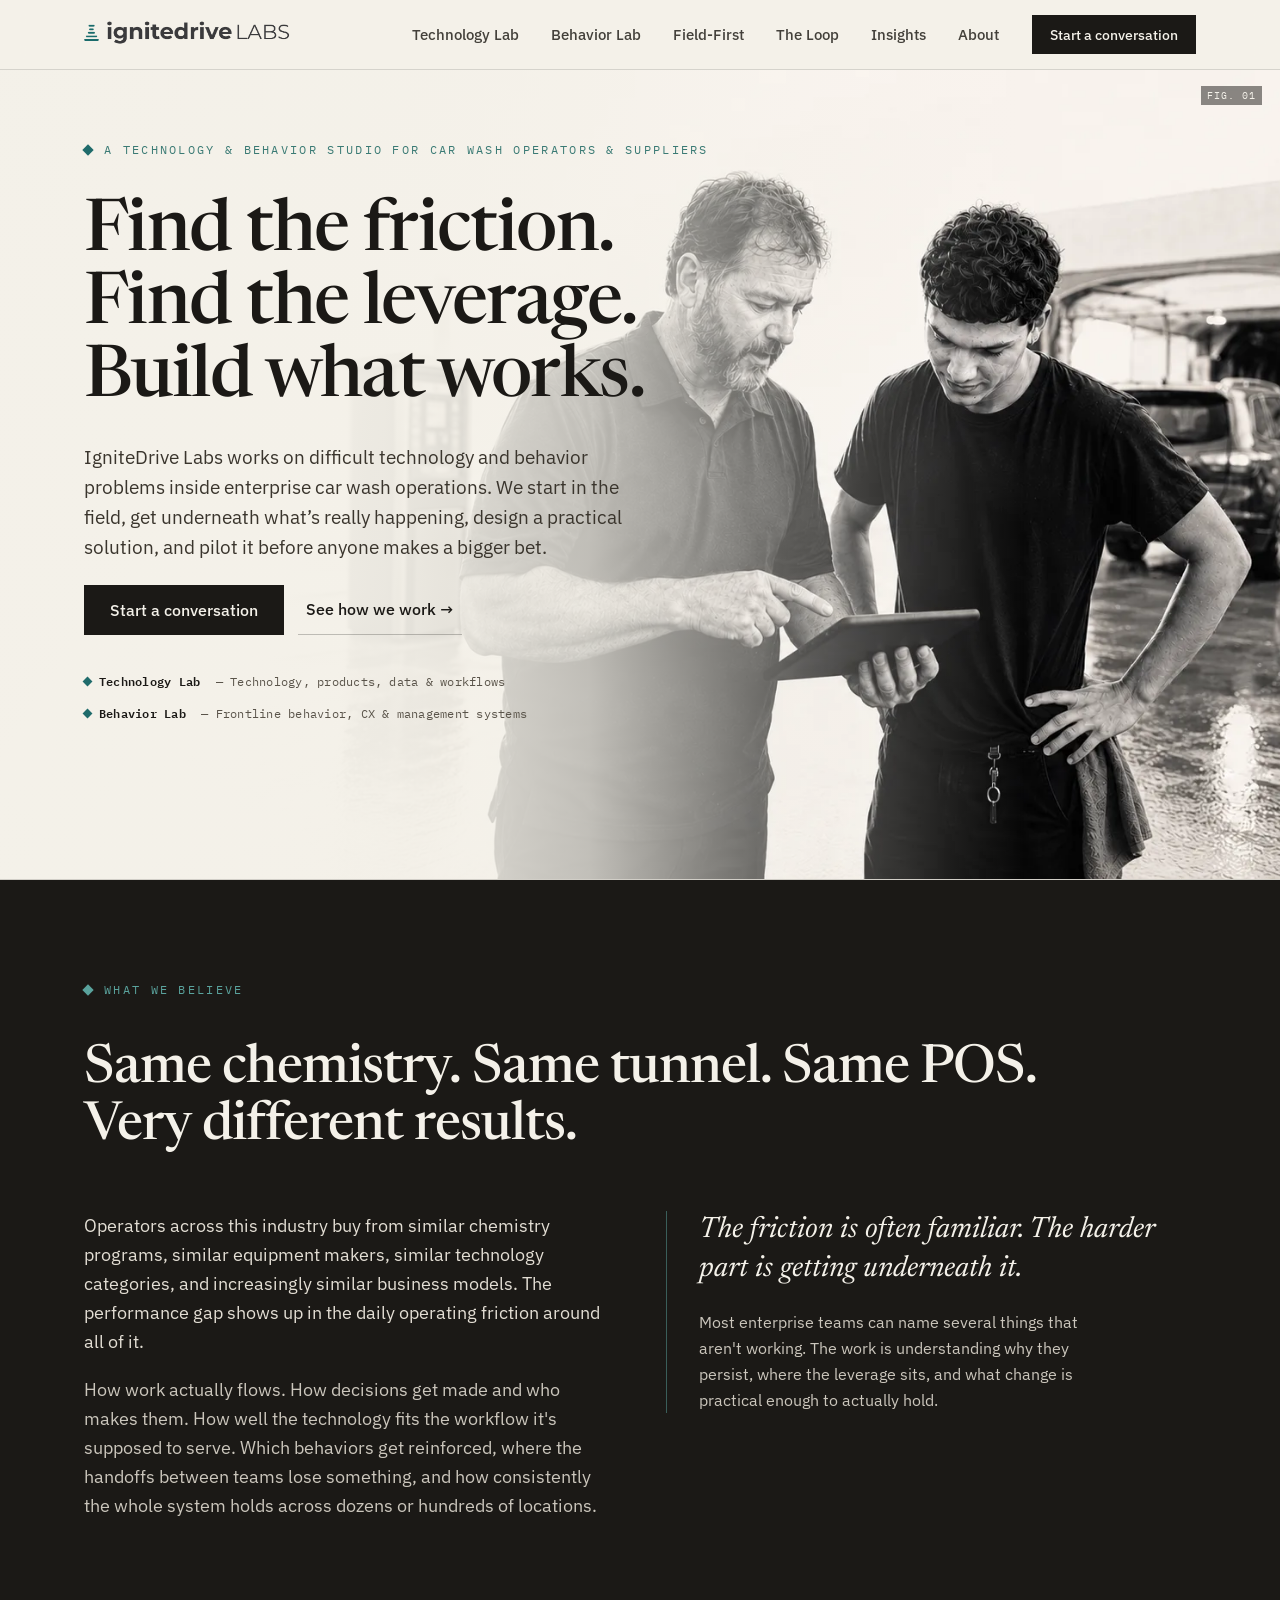
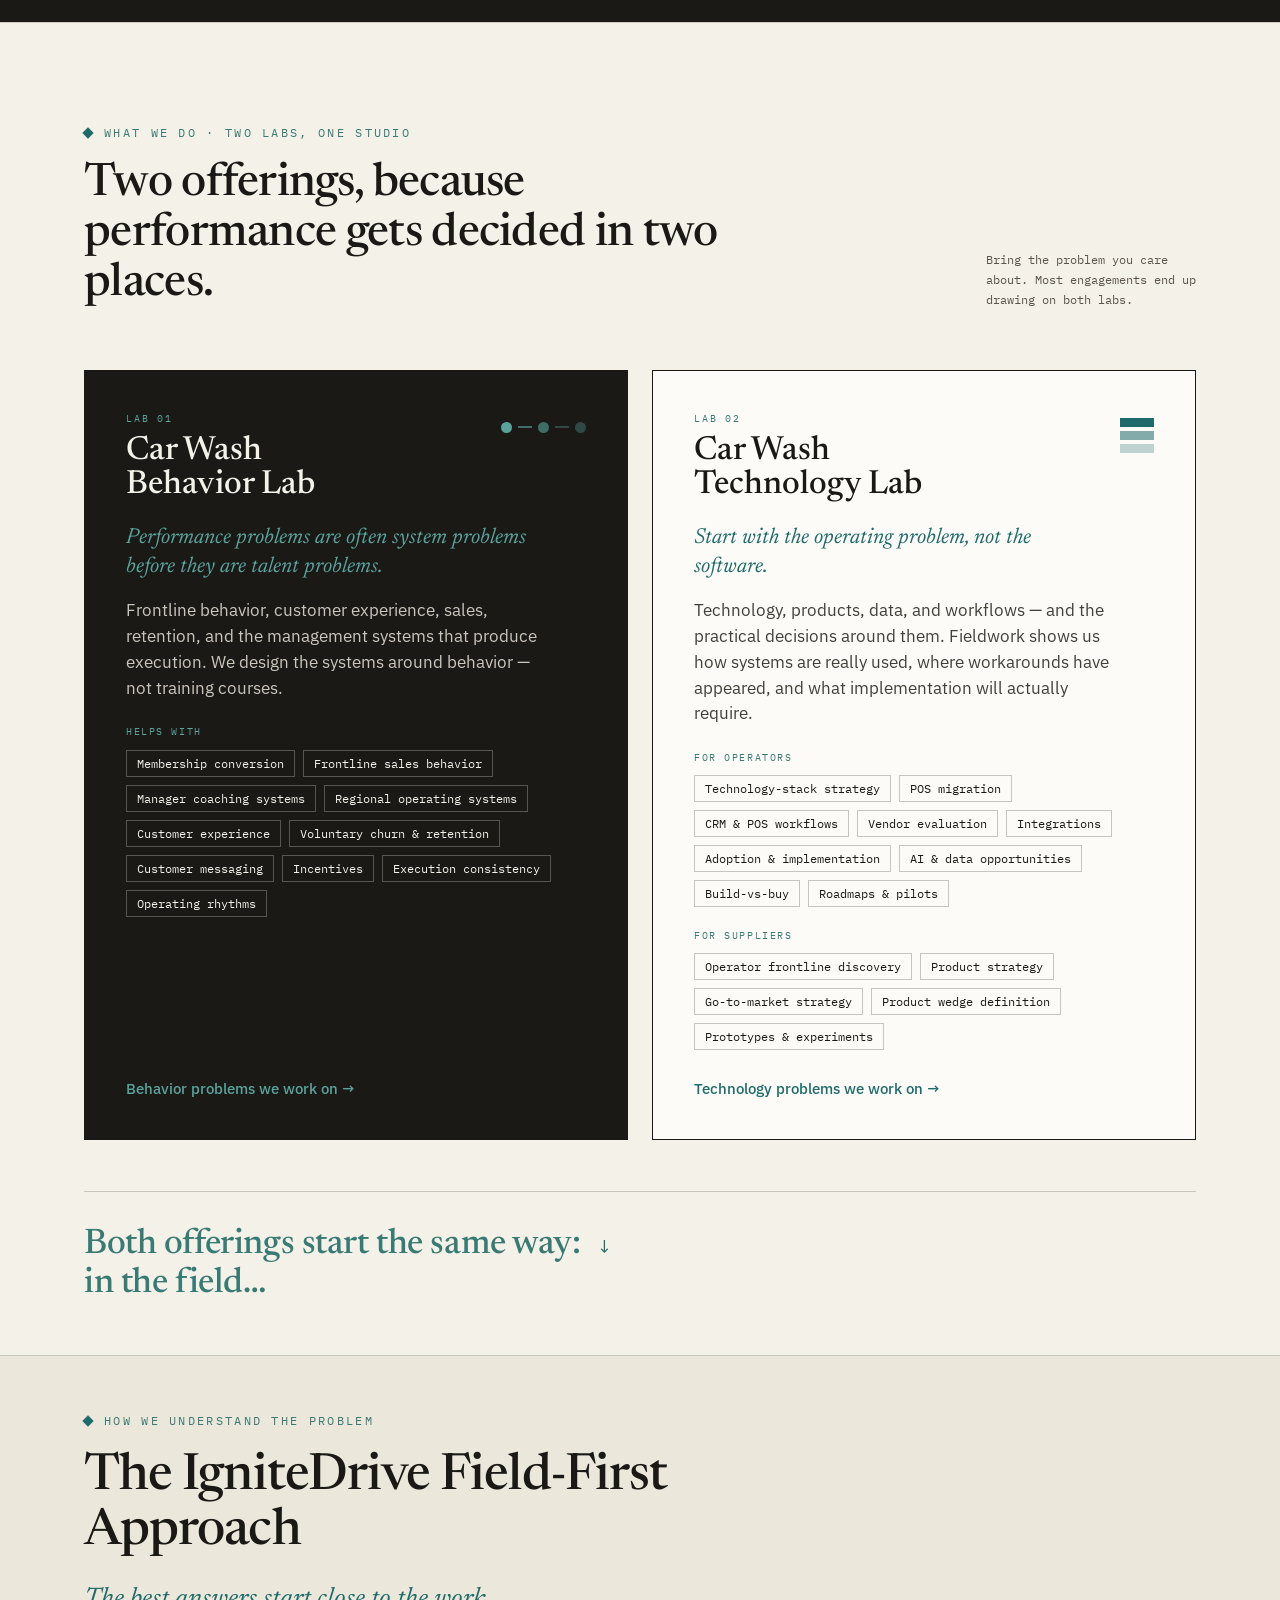
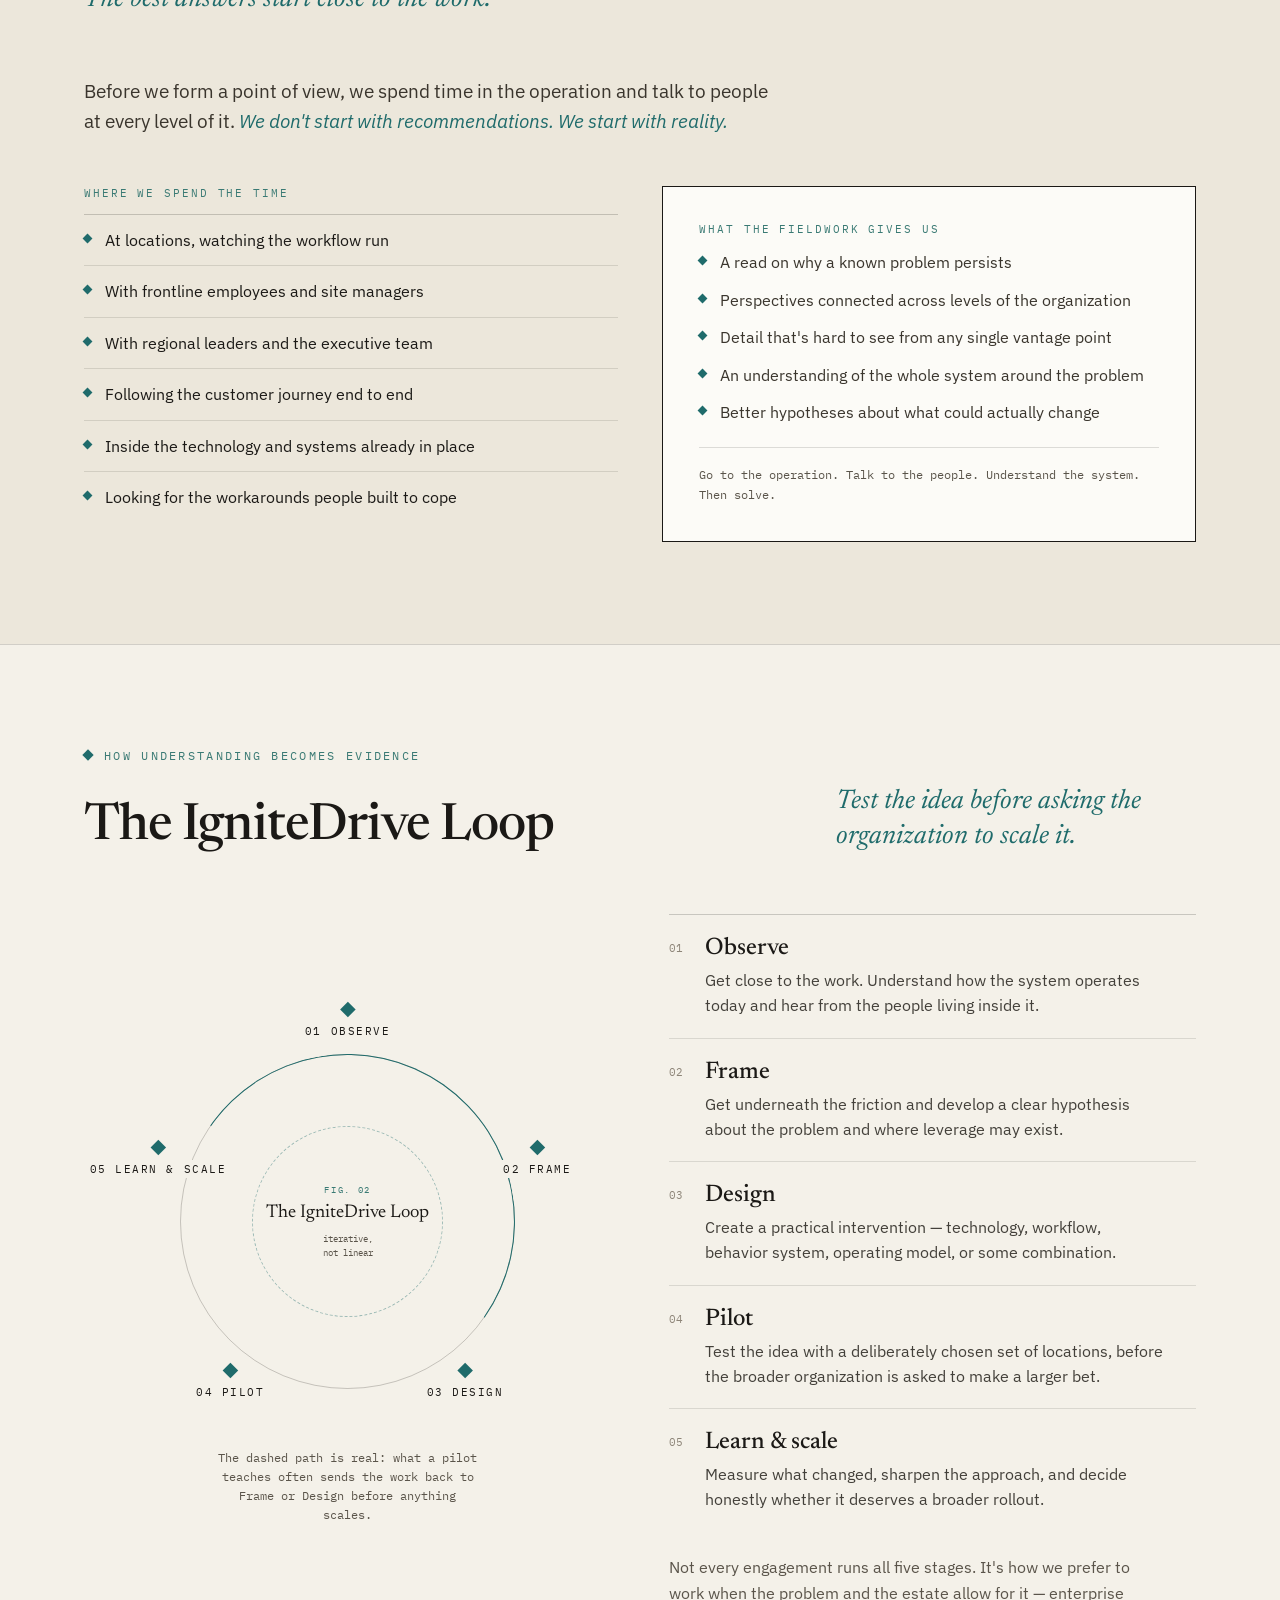
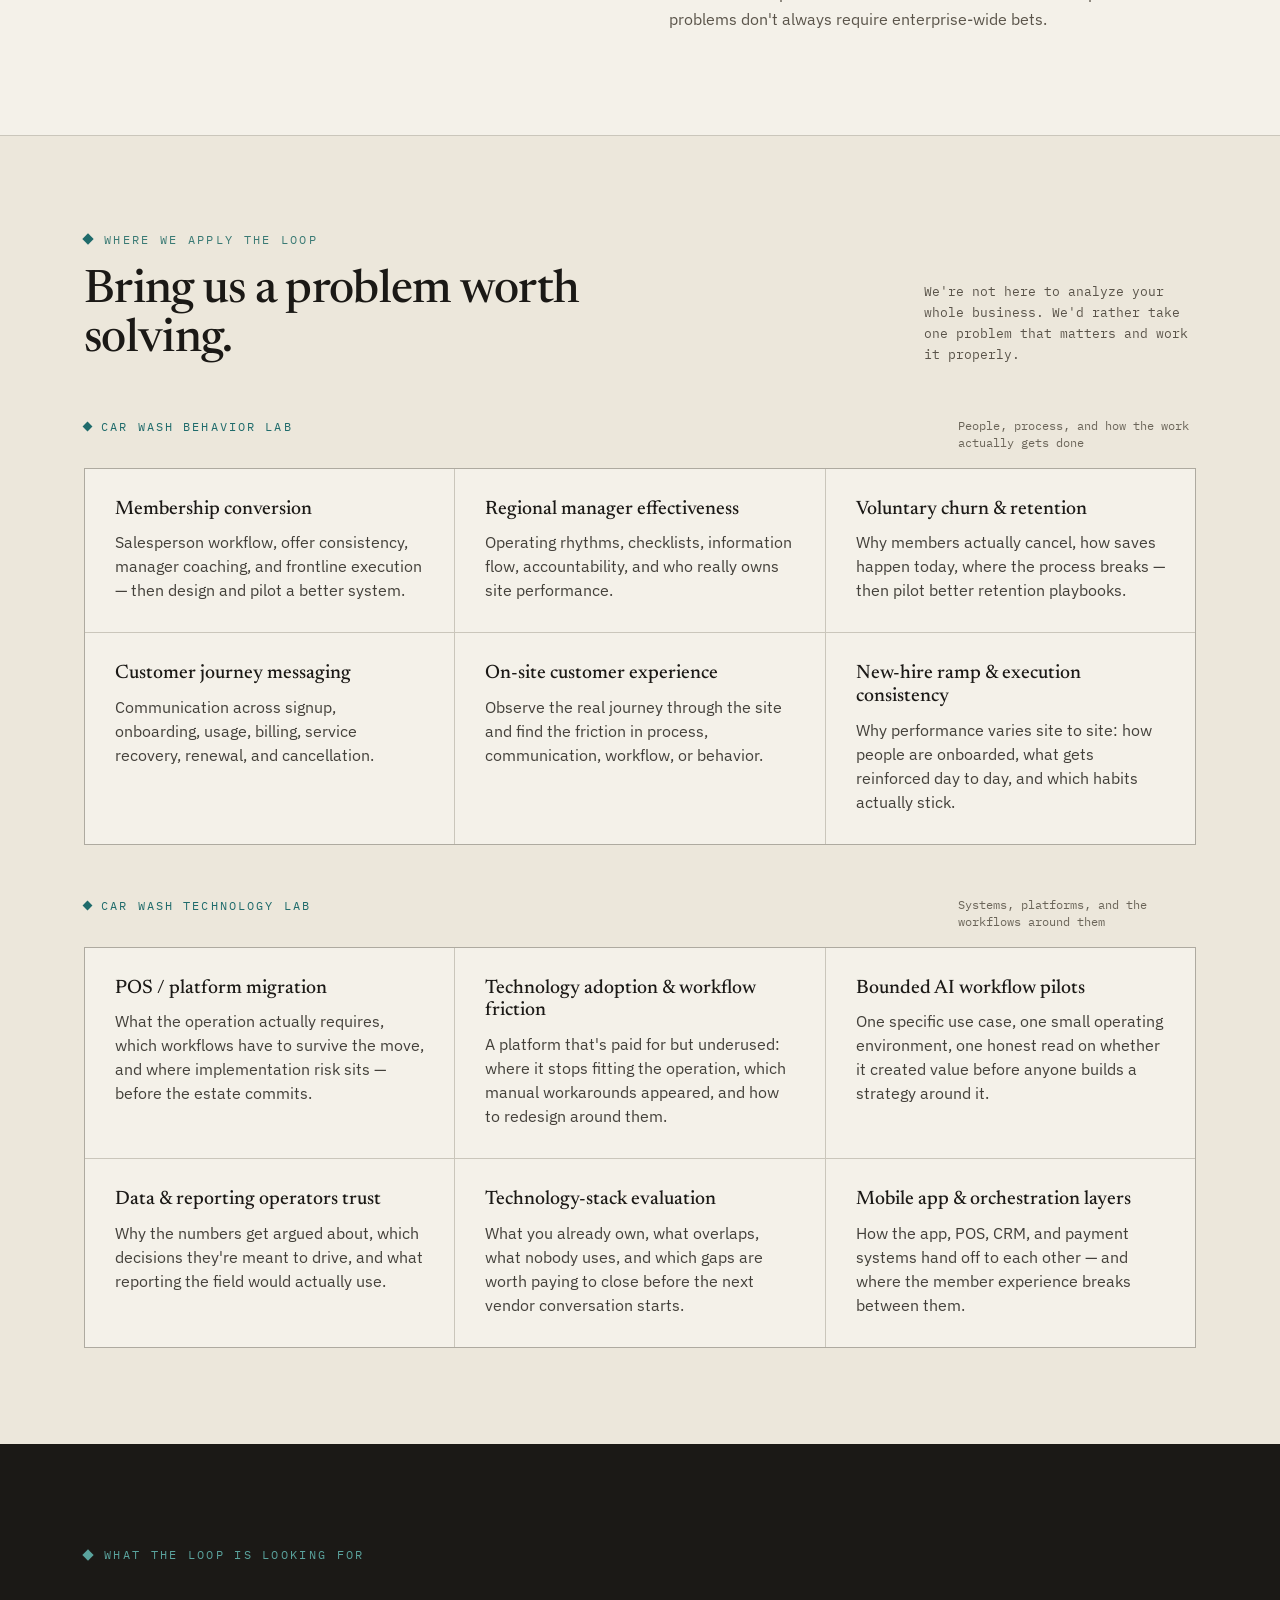
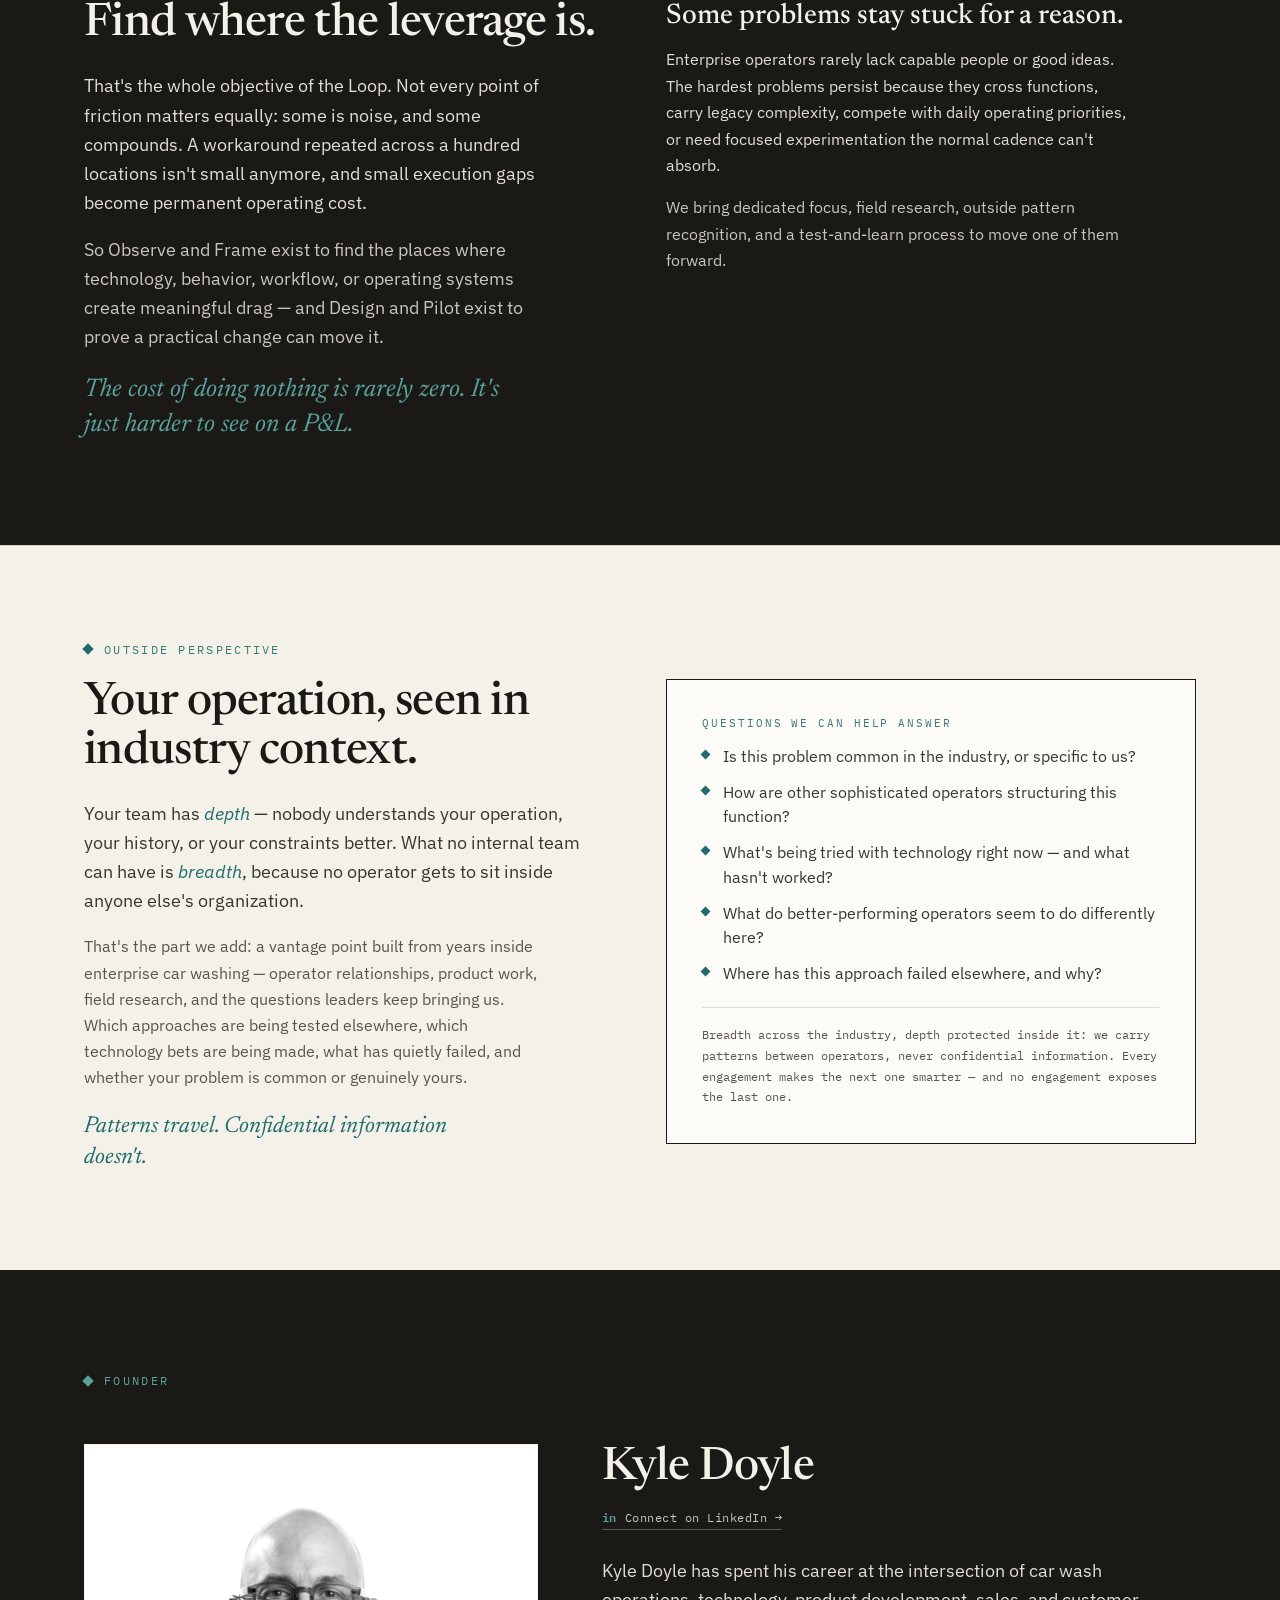
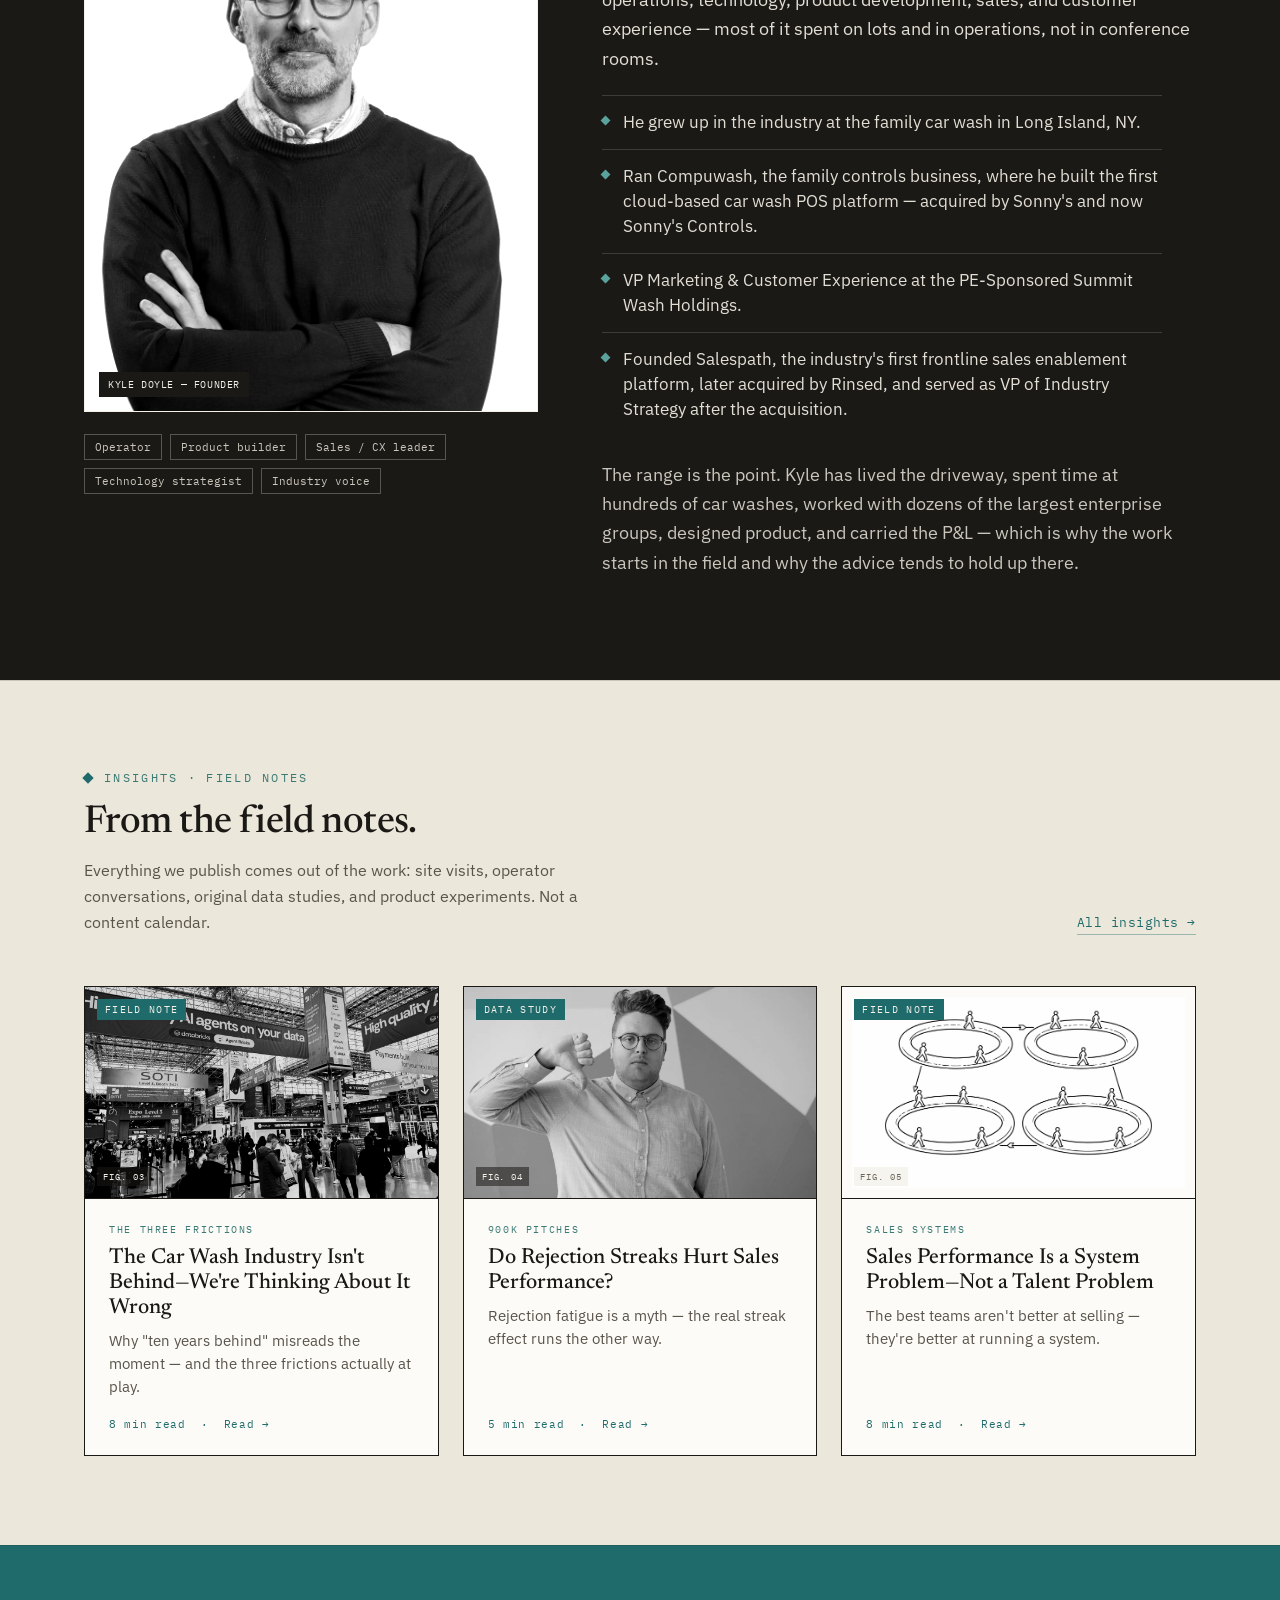
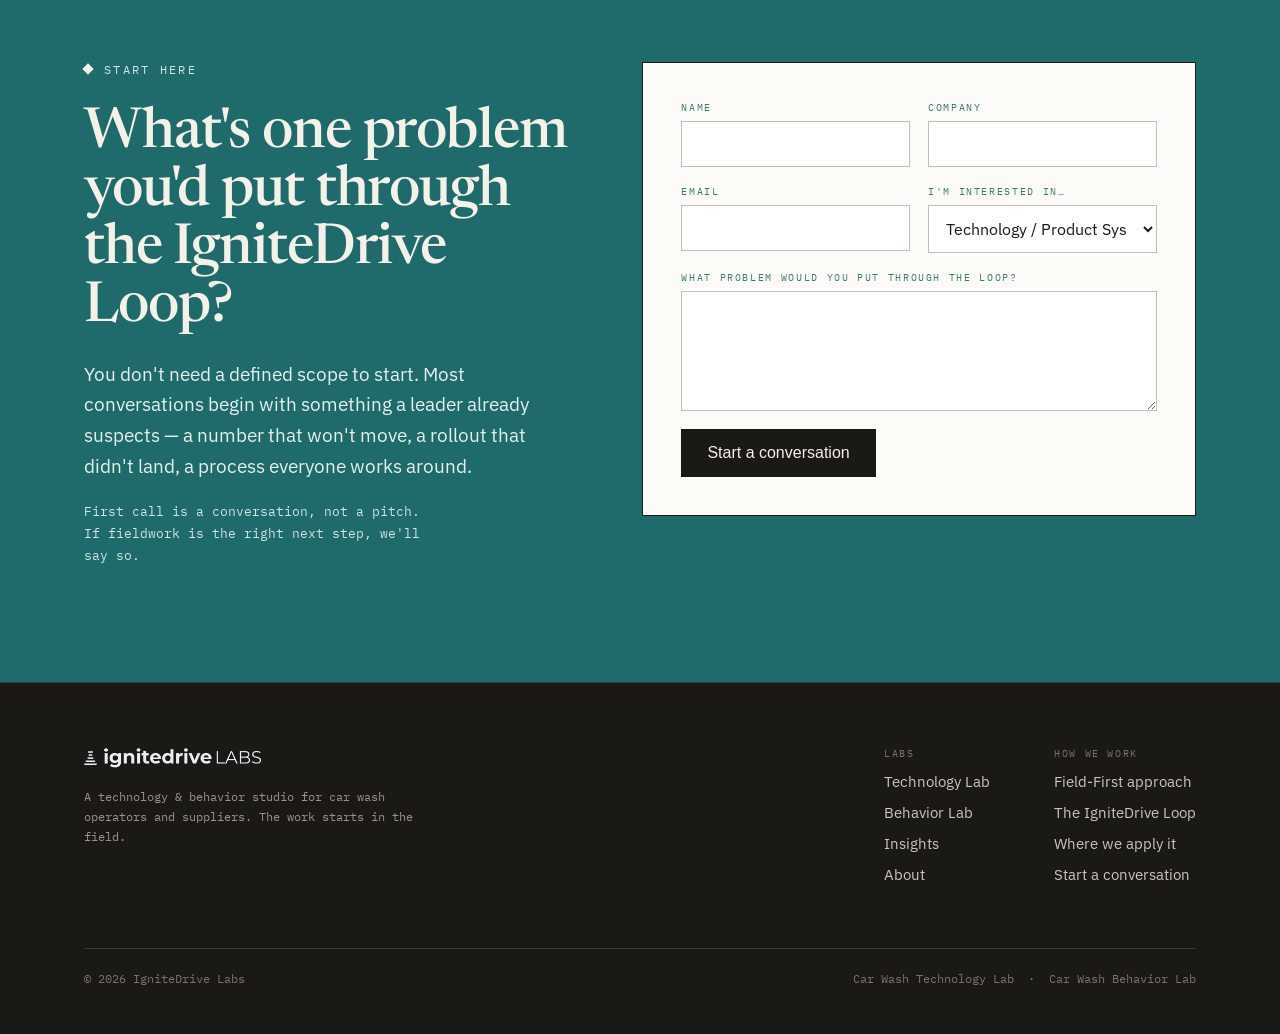
==== commit aea23387: "Update hero headline and supporting copy Co-Authored-By: Claude Sonnet 5 <noreply@anthropic.com>" ====
--- a/index.html
+++ b/index.html
@@ -80,8 +80,8 @@
       <span style="font-family:'IBM Plex Mono',monospace;font-size:0.72rem;letter-spacing:0.2em;text-transform:uppercase;color:#3A7A74">A technology &amp; behavior studio for car wash operators &amp; suppliers</span>
     </div>
     <div style="max-width:700px">
-      <h1 style="font-family:'Newsreader',serif;font-weight:500;font-size:clamp(2.7rem,5.6vw,5.1rem);line-height:1.02;letter-spacing:-0.022em;margin:0 0 26px">Same equipment.<br>Different results.<br>We work on why.</h1>
-      <p style="font-size:clamp(1.08rem,1.5vw,1.32rem);line-height:1.56;max-width:52ch;color:#3a352d;margin:0 0 22px">IgniteDrive Labs works on the <em style="font-style:italic;color:#1F6B6B">technology</em> and <em style="font-style:italic;color:#1F6B6B">behavior</em> systems that decide car wash performance. We go into the operation to understand how the system actually works, form a real hypothesis about a problem that matters to you, and pilot a practical fix before anyone bets the whole estate on it.</p>
+      <h1 style="font-family:'Newsreader',serif;font-weight:500;font-size:clamp(2.7rem,5.6vw,5.1rem);line-height:1.02;letter-spacing:-0.022em;margin:0 0 26px">Find the friction.<br>Find the leverage.<br>Build what works.</h1>
+      <p style="font-size:clamp(1.08rem,1.5vw,1.32rem);line-height:1.56;max-width:52ch;color:#3a352d;margin:0 0 22px">IgniteDrive Labs works on difficult technology and behavior problems inside enterprise car wash operations. We start in the field, get underneath what’s really happening, design a practical solution, and pilot it before anyone makes a bigger bet.</p>
       <div style="display:flex;flex-wrap:wrap;gap:14px;align-items:center;margin-bottom:clamp(26px,3.4vw,36px)">
         <a href="#contact" class="btn-ink" style="font-size:0.98rem;padding:15px 26px;white-space:nowrap">Start a conversation</a>
         <a href="#loop" class="link-hover-underline" style="font-size:0.98rem;font-weight:500;color:#1B1916;padding:15px 8px;border-bottom:1px solid rgba(27,25,22,0.25);white-space:nowrap">See how we work&nbsp;→</a>
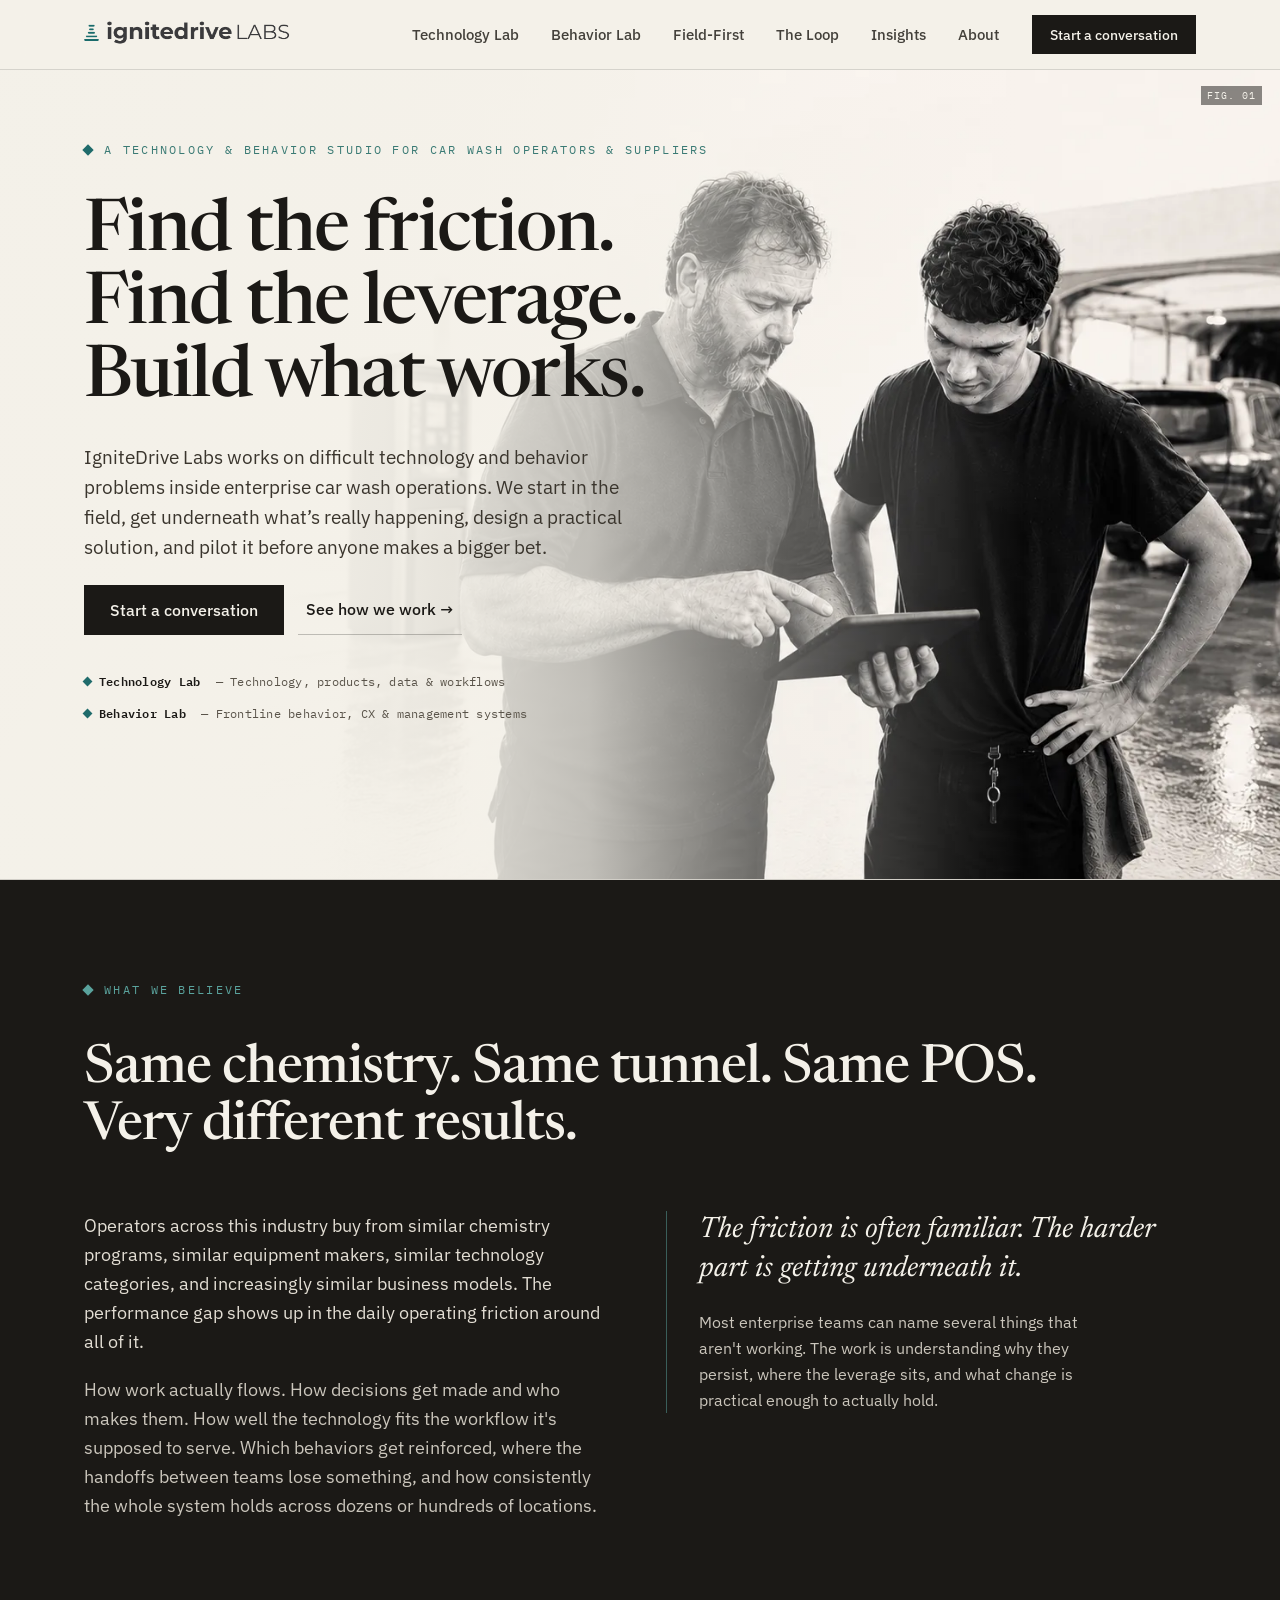
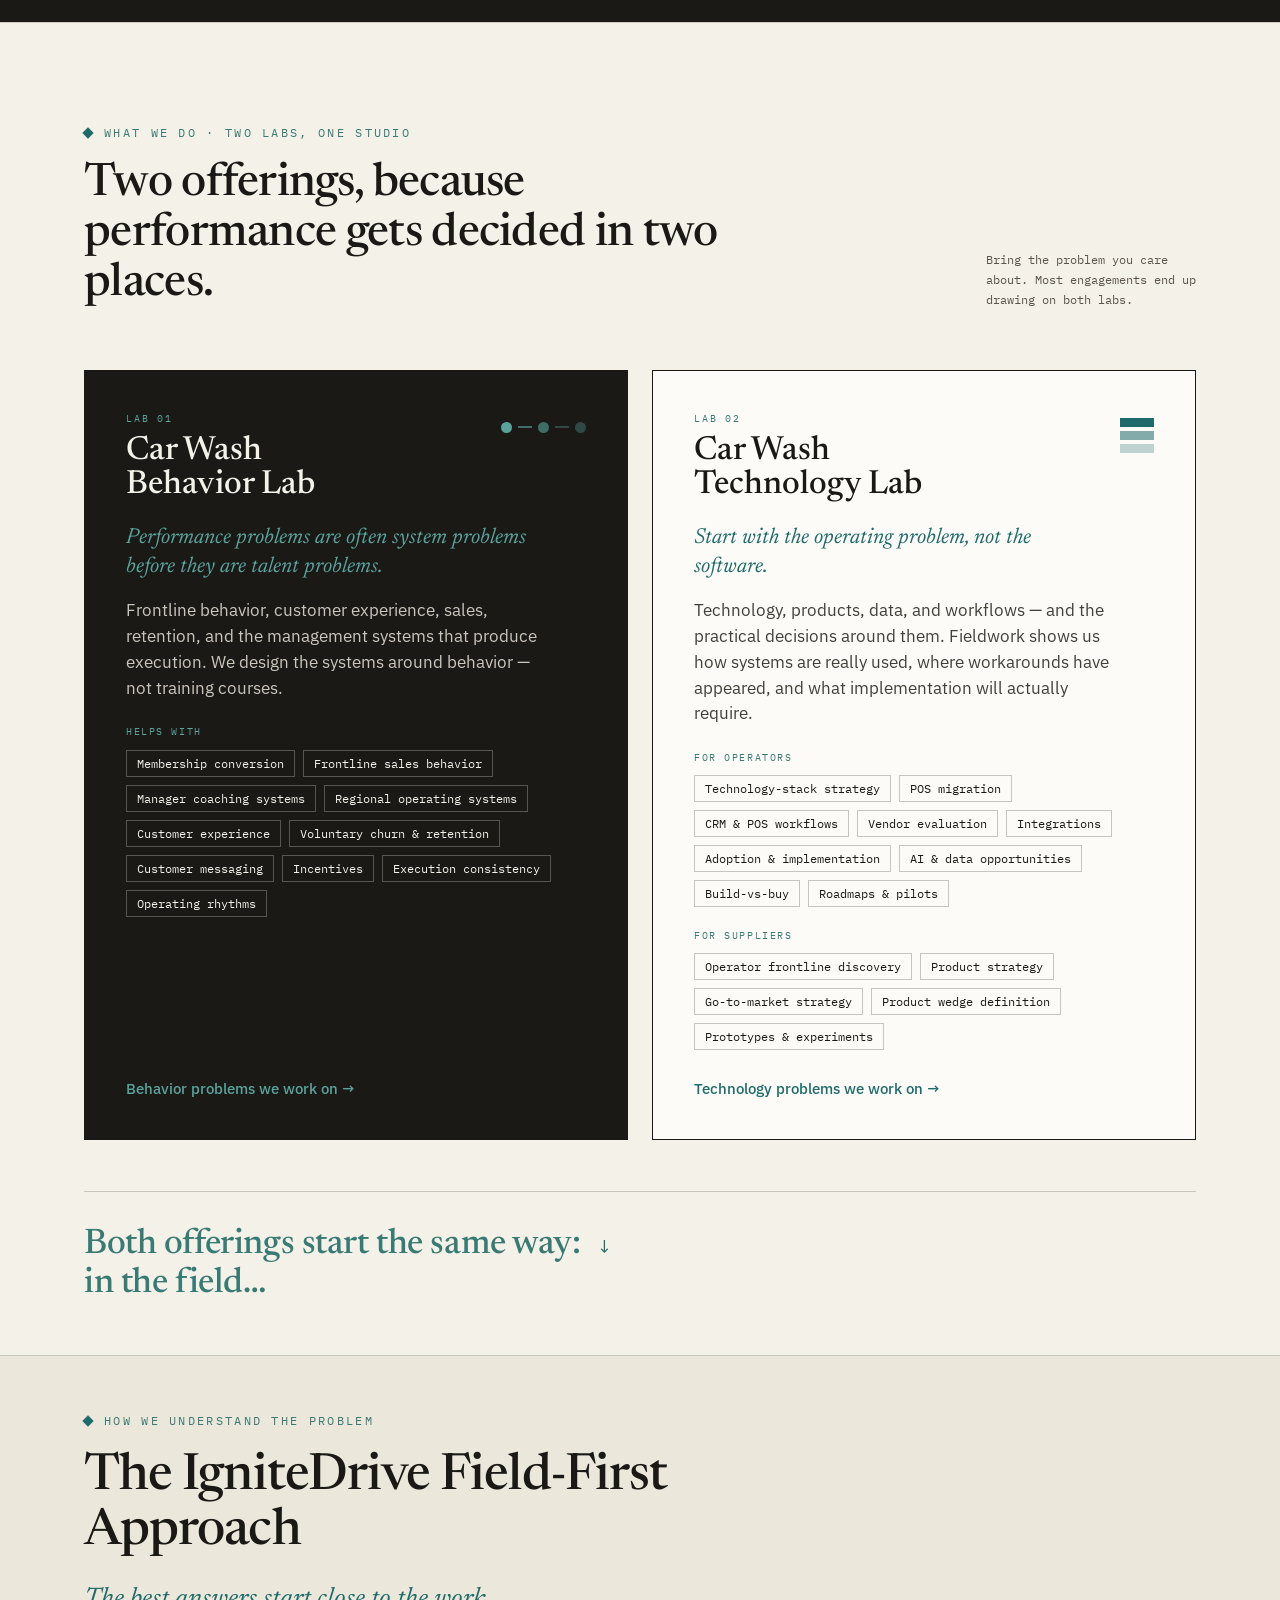
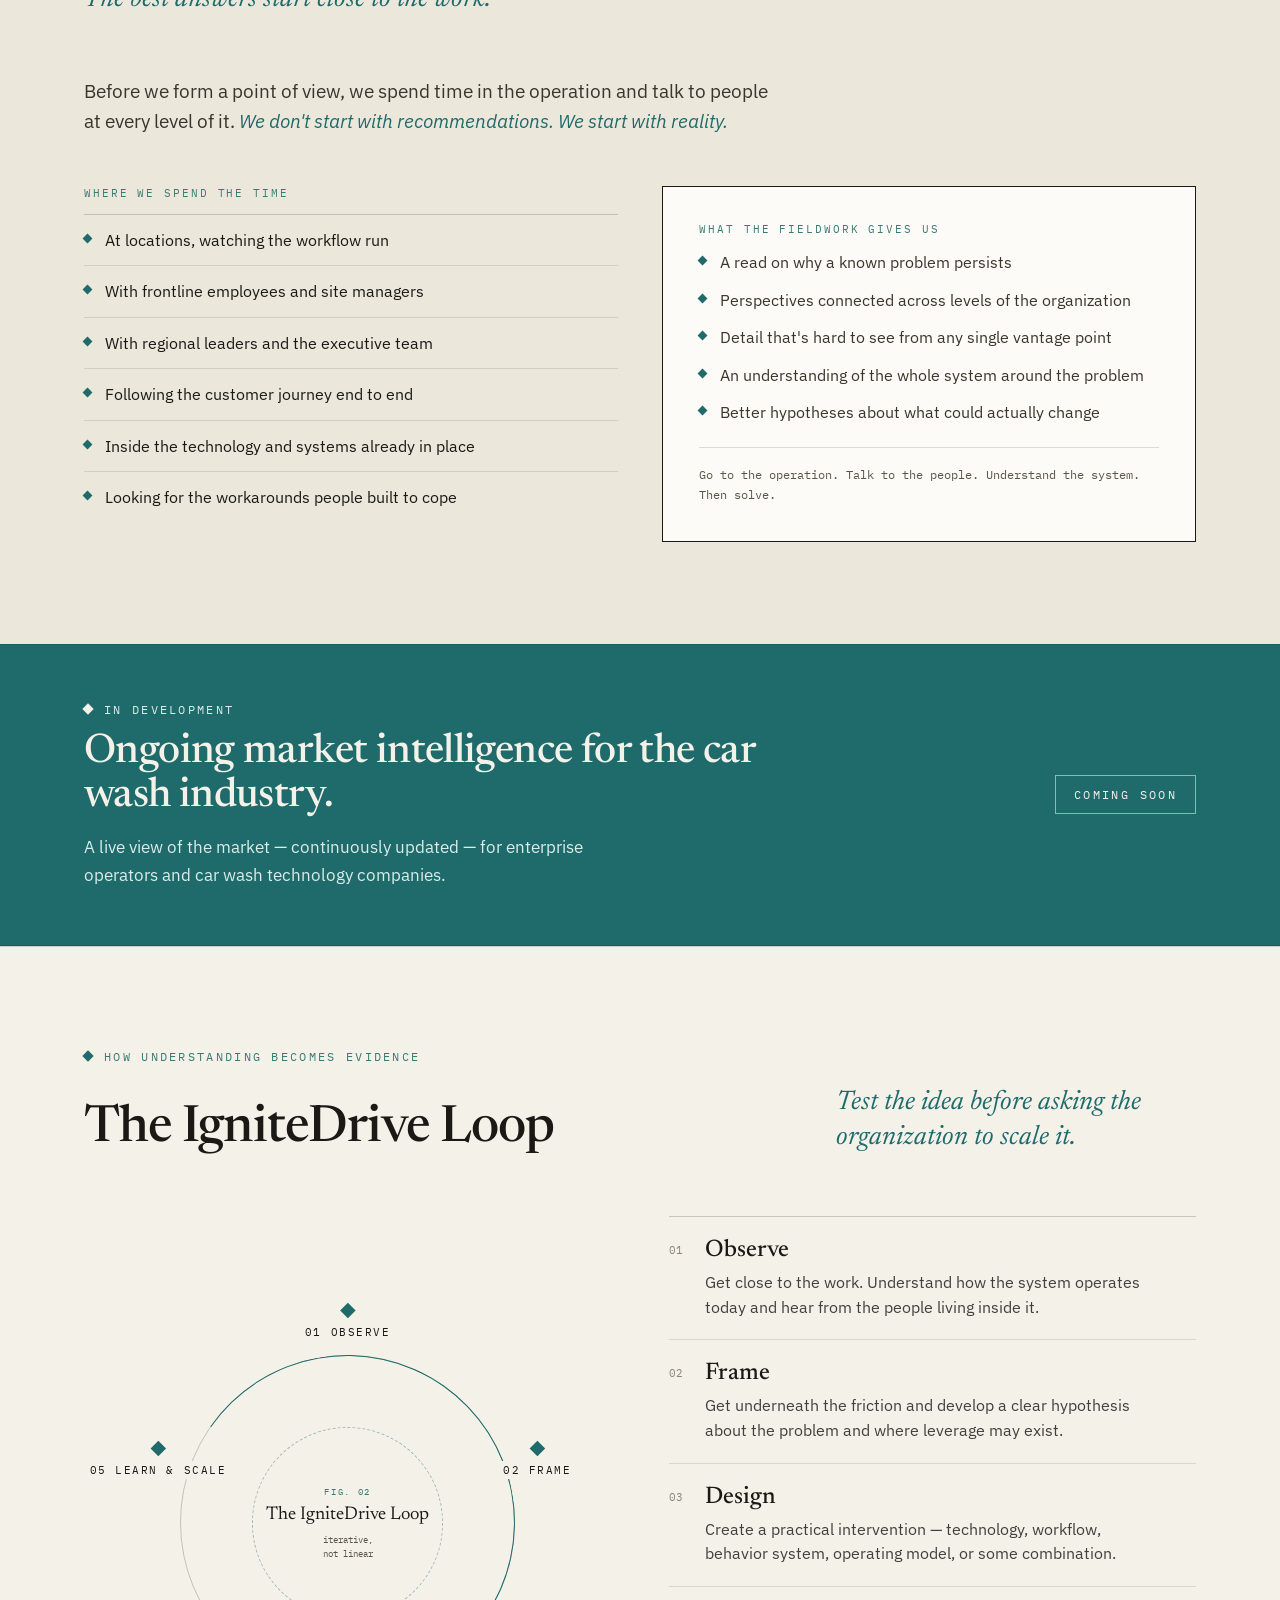
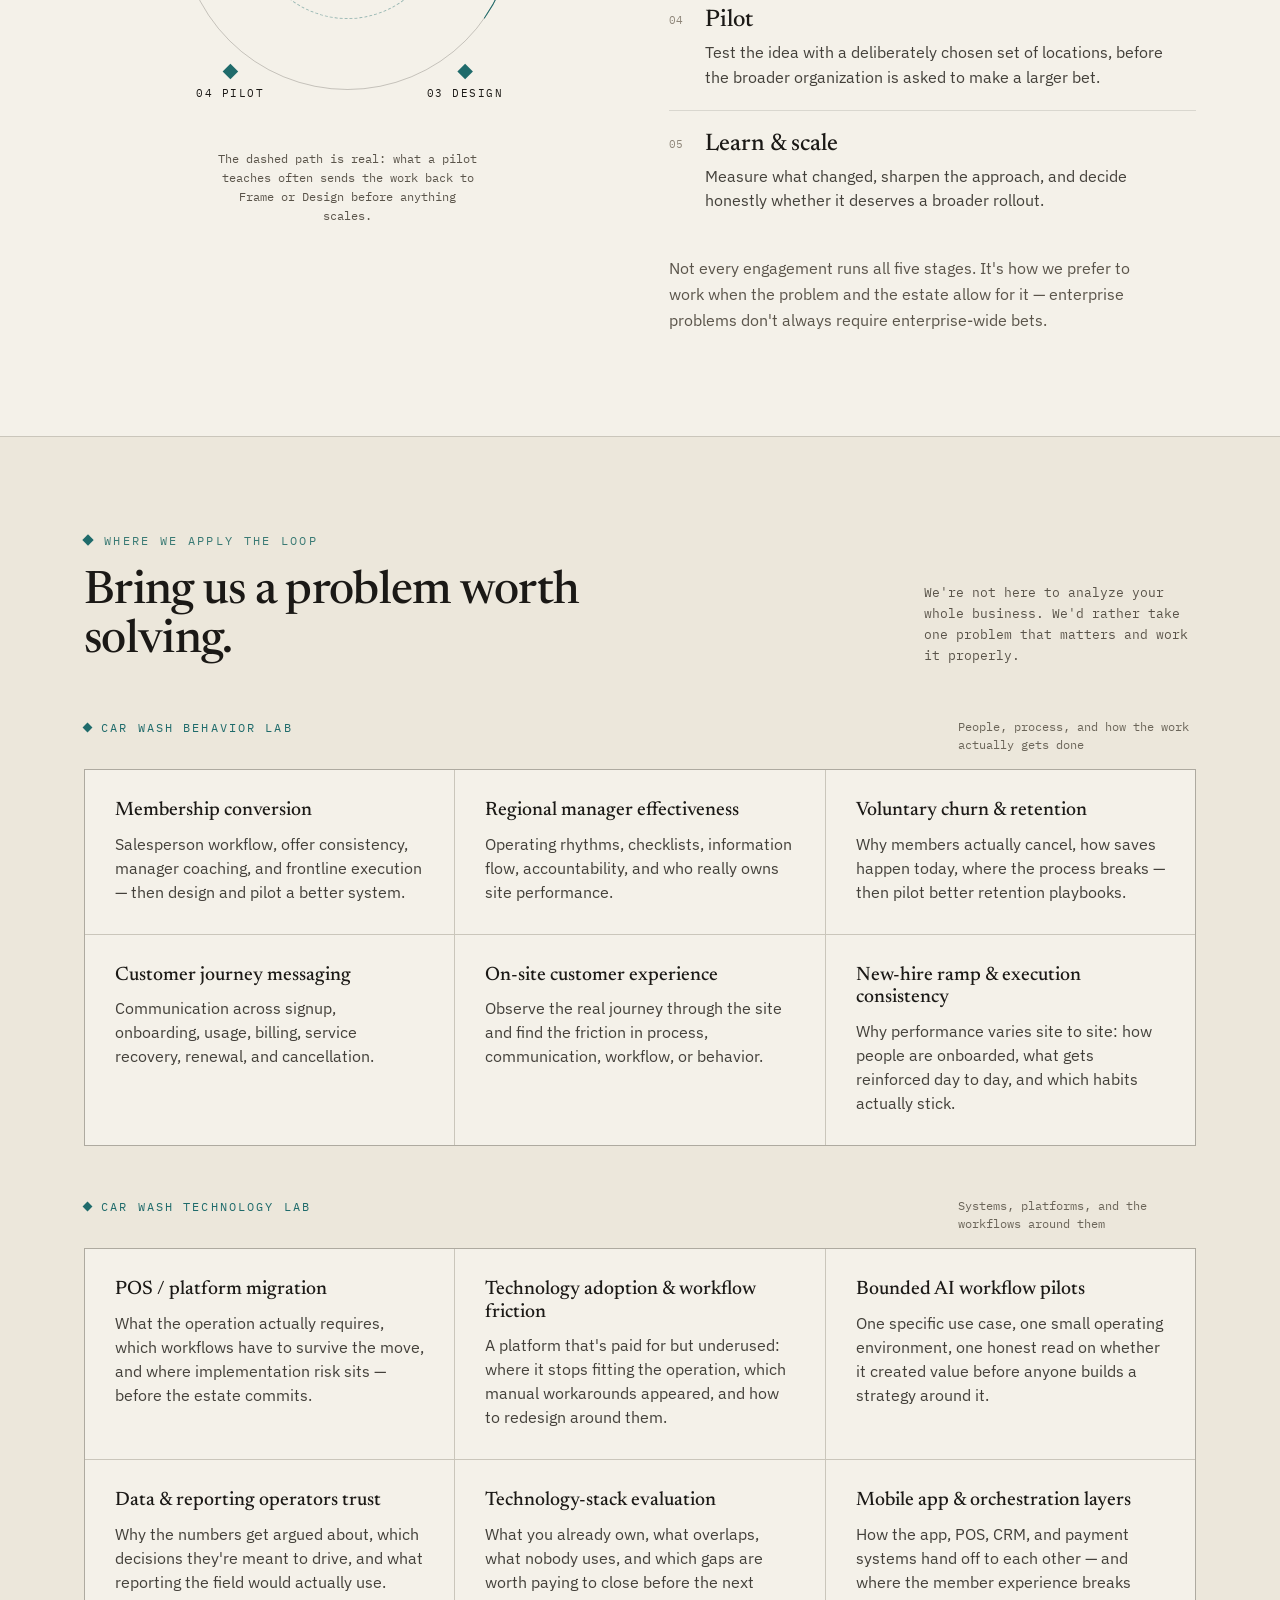
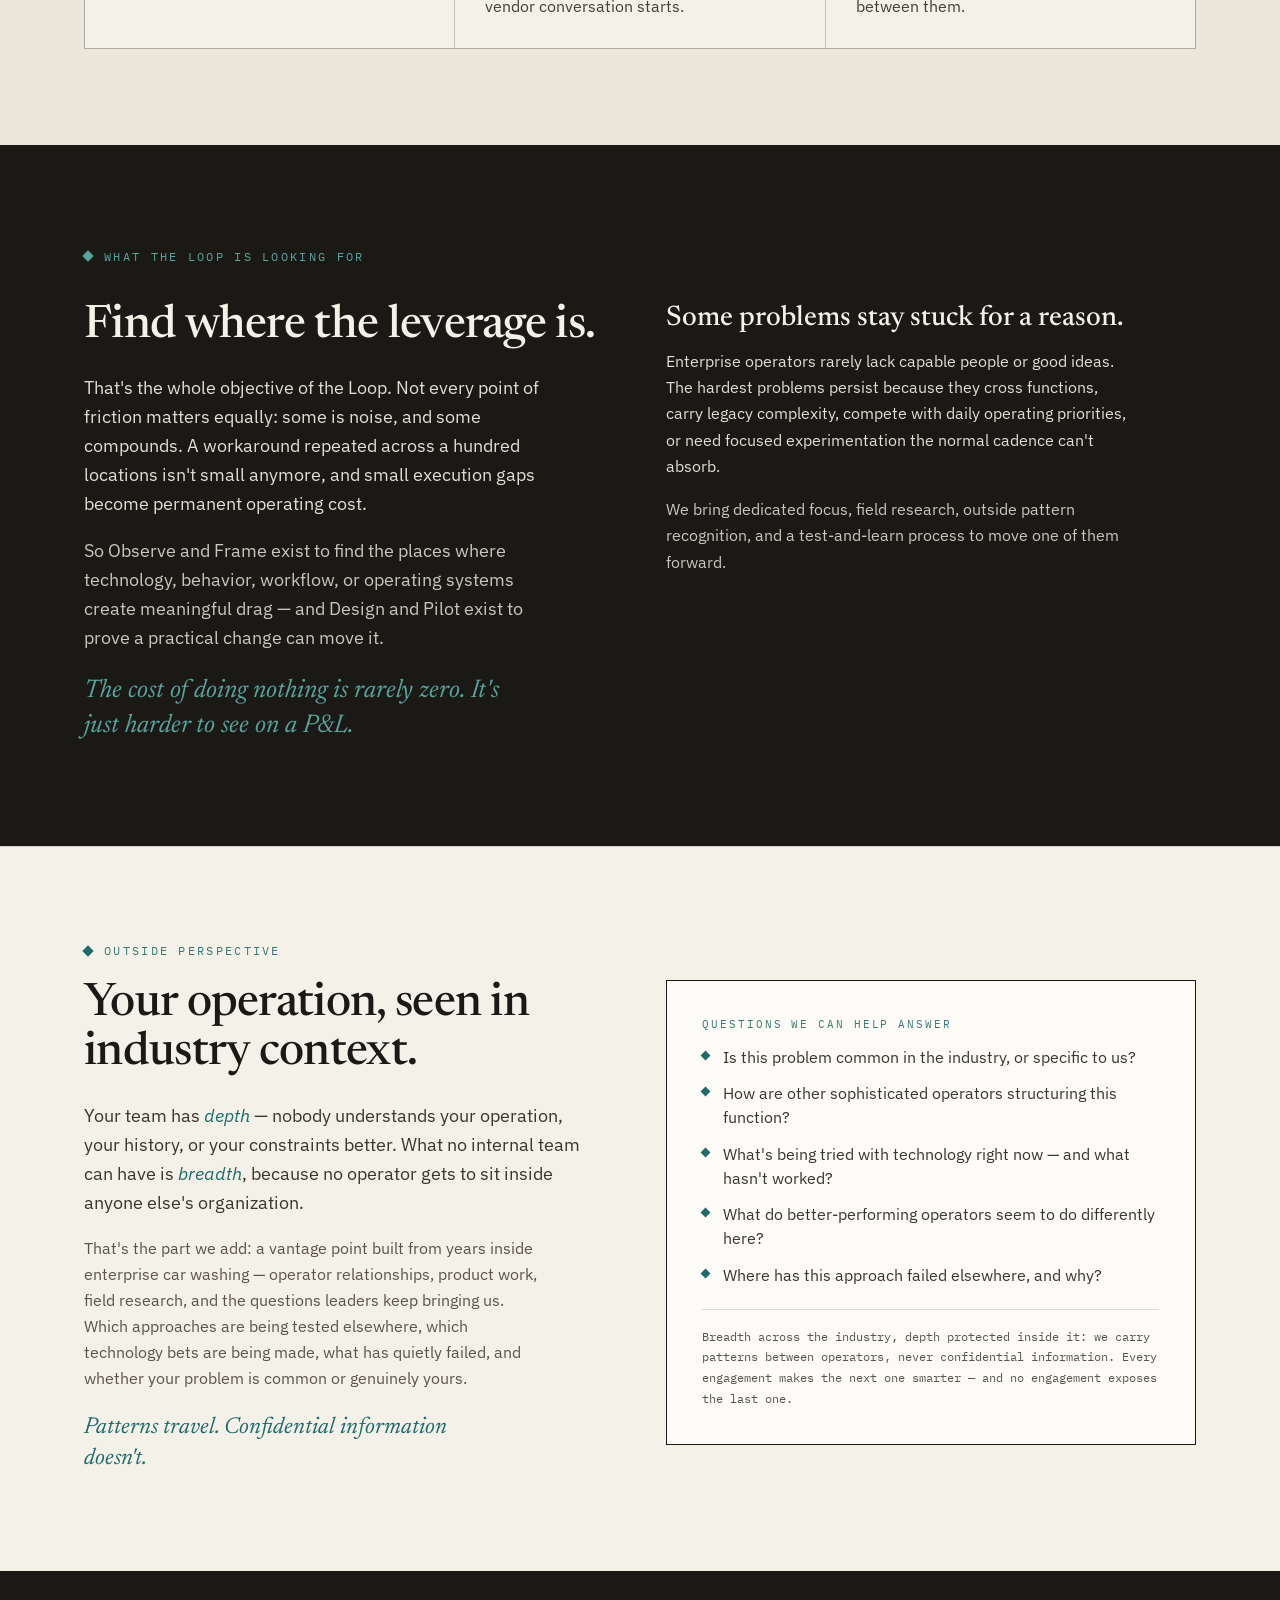
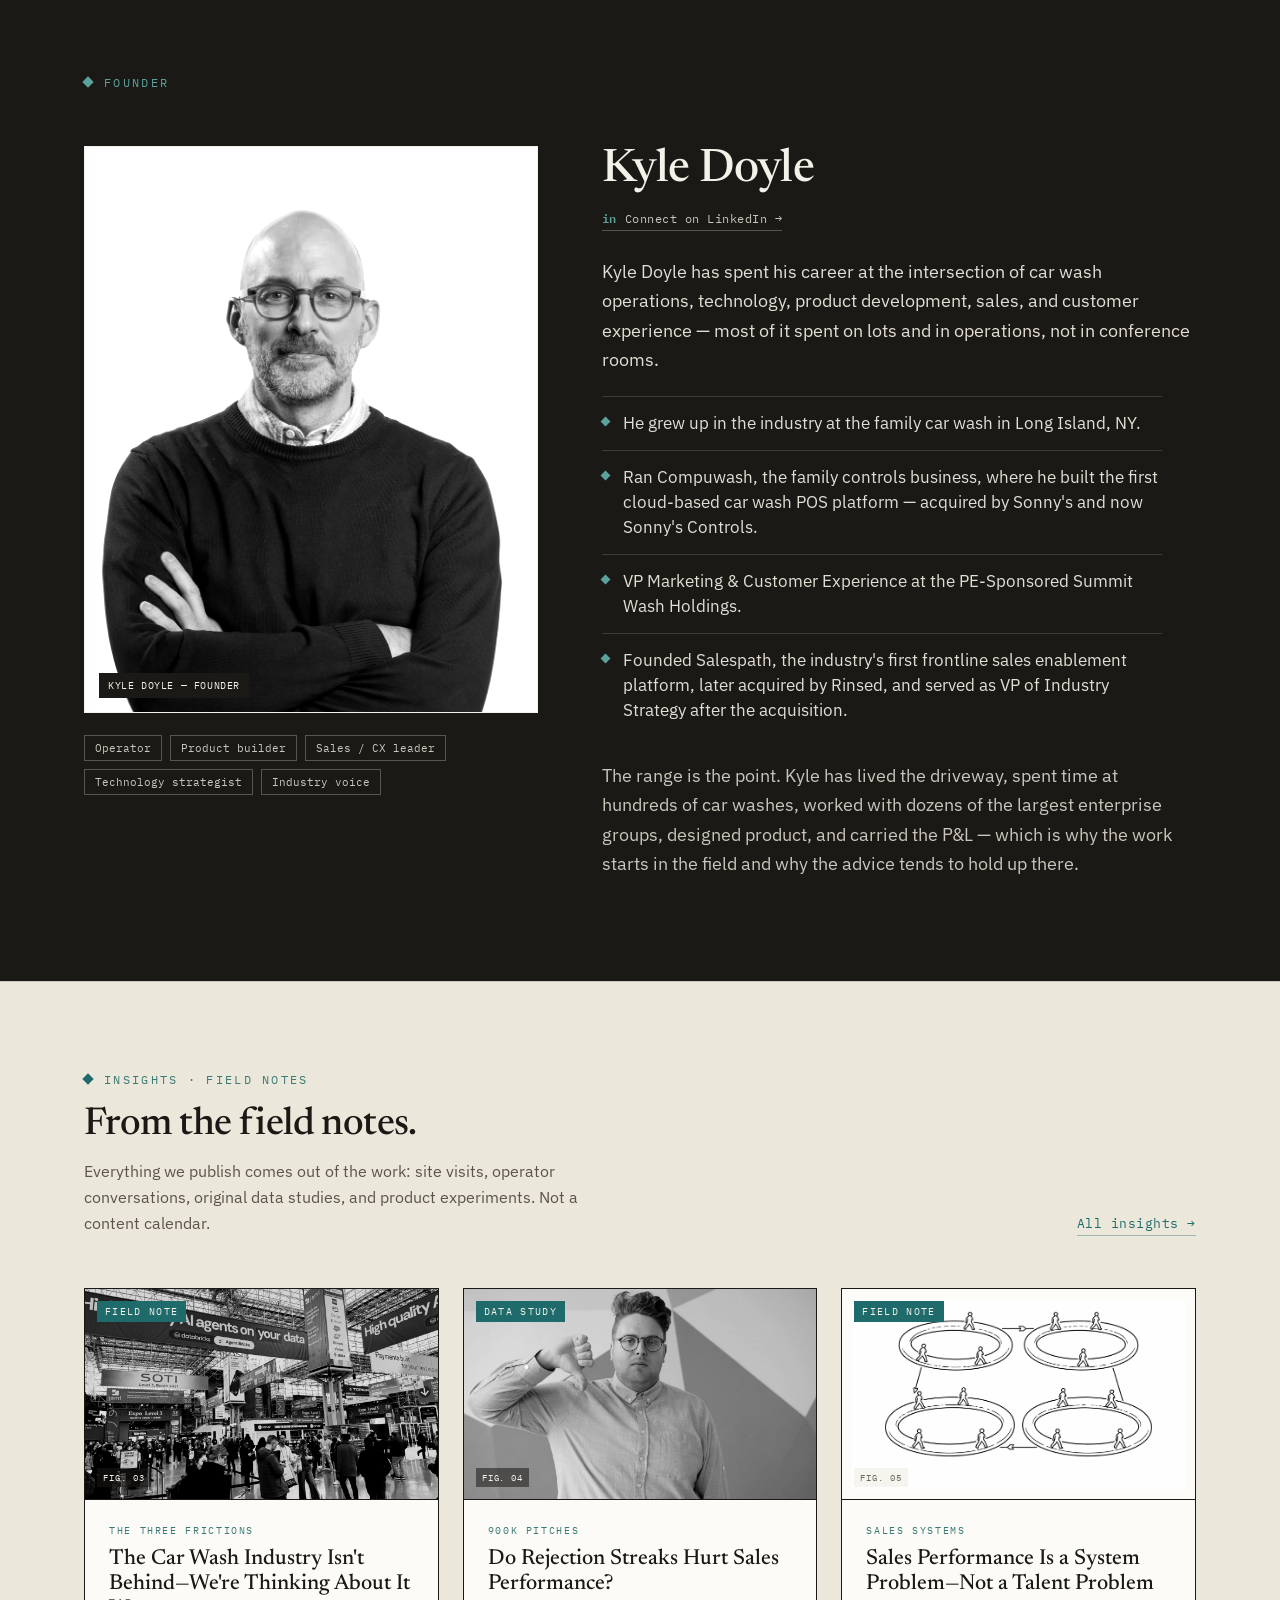
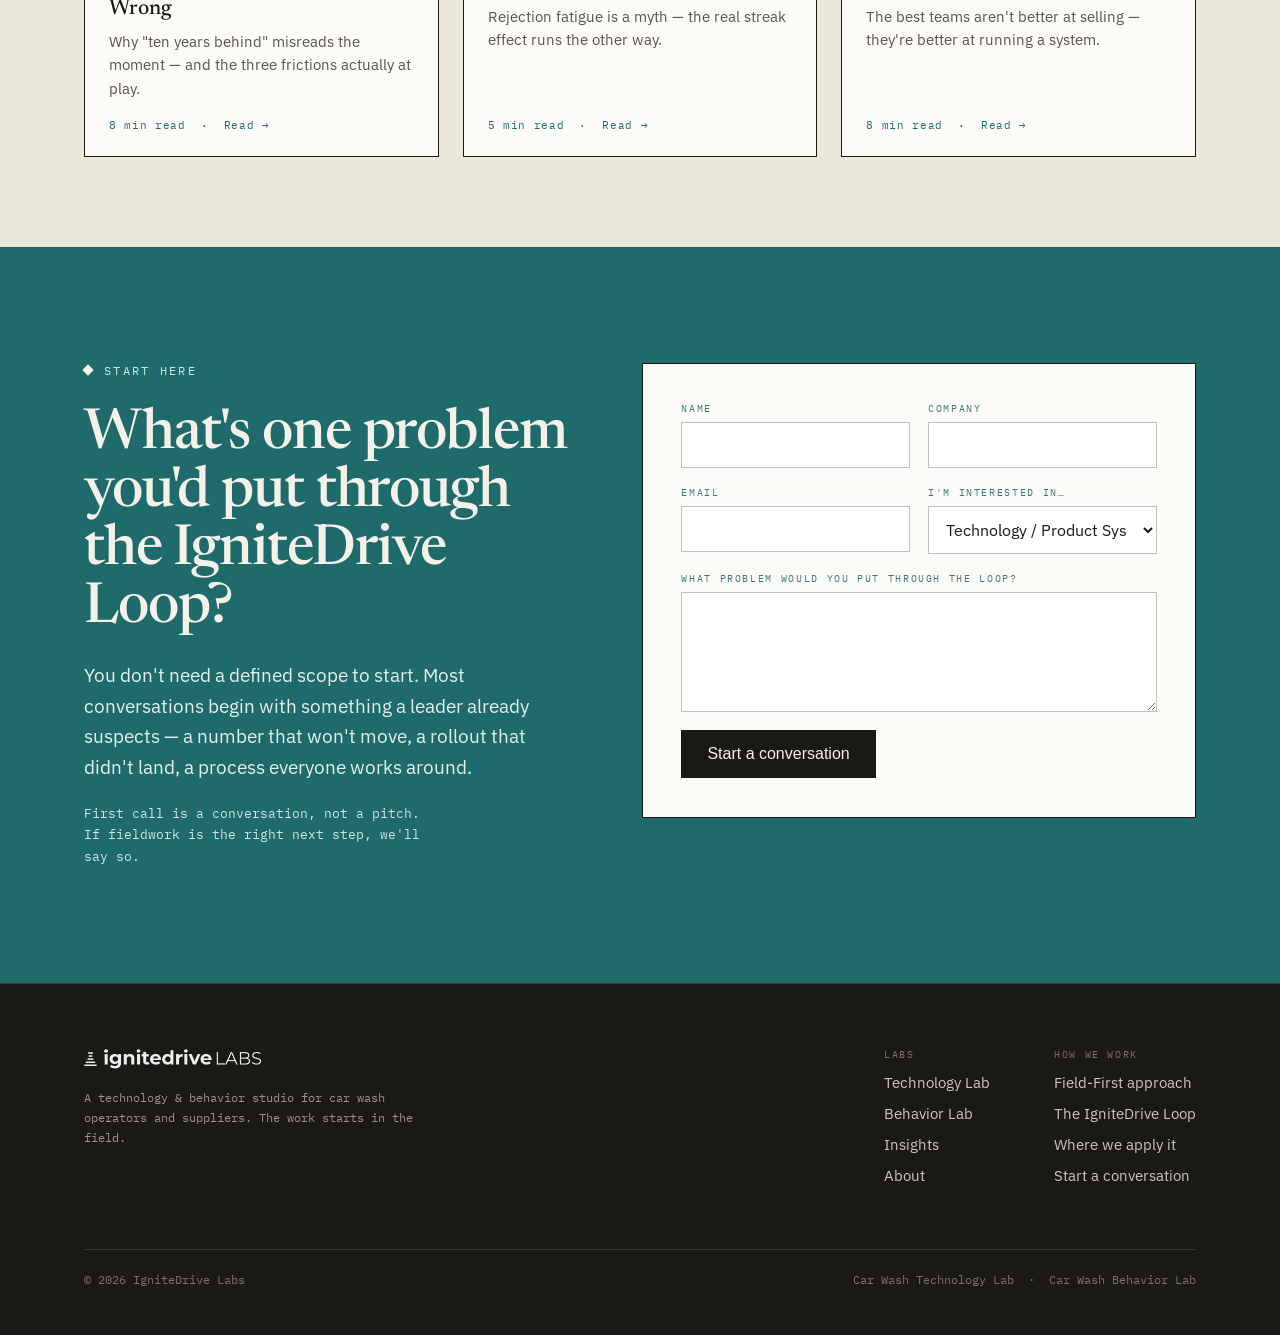
==== commit ec680f18: "Add market intelligence banner to homepage New full-width teal band between the Field-First and Loop" ====
--- a/index.html
+++ b/index.html
@@ -252,6 +252,21 @@
     </div>
   </div>
 </section>
+
+<!-- ============ MARKET INTELLIGENCE BANNER ============ -->
+<div style="background:#1F6B6B;color:#F4F1E9;border-top:1px solid rgba(27,25,22,0.2);border-bottom:1px solid rgba(27,25,22,0.2)">
+  <div style="max-width:1240px;margin:0 auto;padding:clamp(38px,4.4vw,58px) clamp(20px,5vw,64px);display:flex;flex-wrap:wrap;justify-content:space-between;align-items:center;gap:clamp(22px,3vw,48px)">
+    <div style="flex:1 1 460px;min-width:280px">
+      <div style="display:flex;align-items:center;gap:12px;margin-bottom:14px">
+        <span style="width:8px;height:8px;background:#F4F1E9;transform:rotate(45deg);display:inline-block;flex:none" aria-hidden="true"></span>
+        <span style="font-family:'IBM Plex Mono',monospace;font-size:0.72rem;letter-spacing:0.2em;text-transform:uppercase;color:#d9ede9">In development</span>
+      </div>
+      <h2 style="font-family:'Newsreader',serif;font-weight:500;font-size:clamp(1.7rem,3.2vw,2.7rem);line-height:1.08;letter-spacing:-0.015em;margin:0 0 14px;max-width:30ch">Ongoing market intelligence for the car wash industry.</h2>
+      <p style="font-size:clamp(1.02rem,1.35vw,1.14rem);line-height:1.6;color:#d9ede9;margin:0;max-width:52ch">A live view of the market — continuously updated — for enterprise operators and car wash technology companies.</p>
+    </div>
+    <span style="font-family:'IBM Plex Mono',monospace;font-size:0.74rem;letter-spacing:0.2em;text-transform:uppercase;color:#F4F1E9;border:1px solid rgba(244,241,233,0.55);padding:11px 18px;white-space:nowrap;flex:none">Coming soon</span>
+  </div>
+</div>
 
 <!-- ============ THE LOOP ============ -->
 <section id="loop" style="background:#F4F1E9;border-top:1px solid rgba(27,25,22,0.16)">
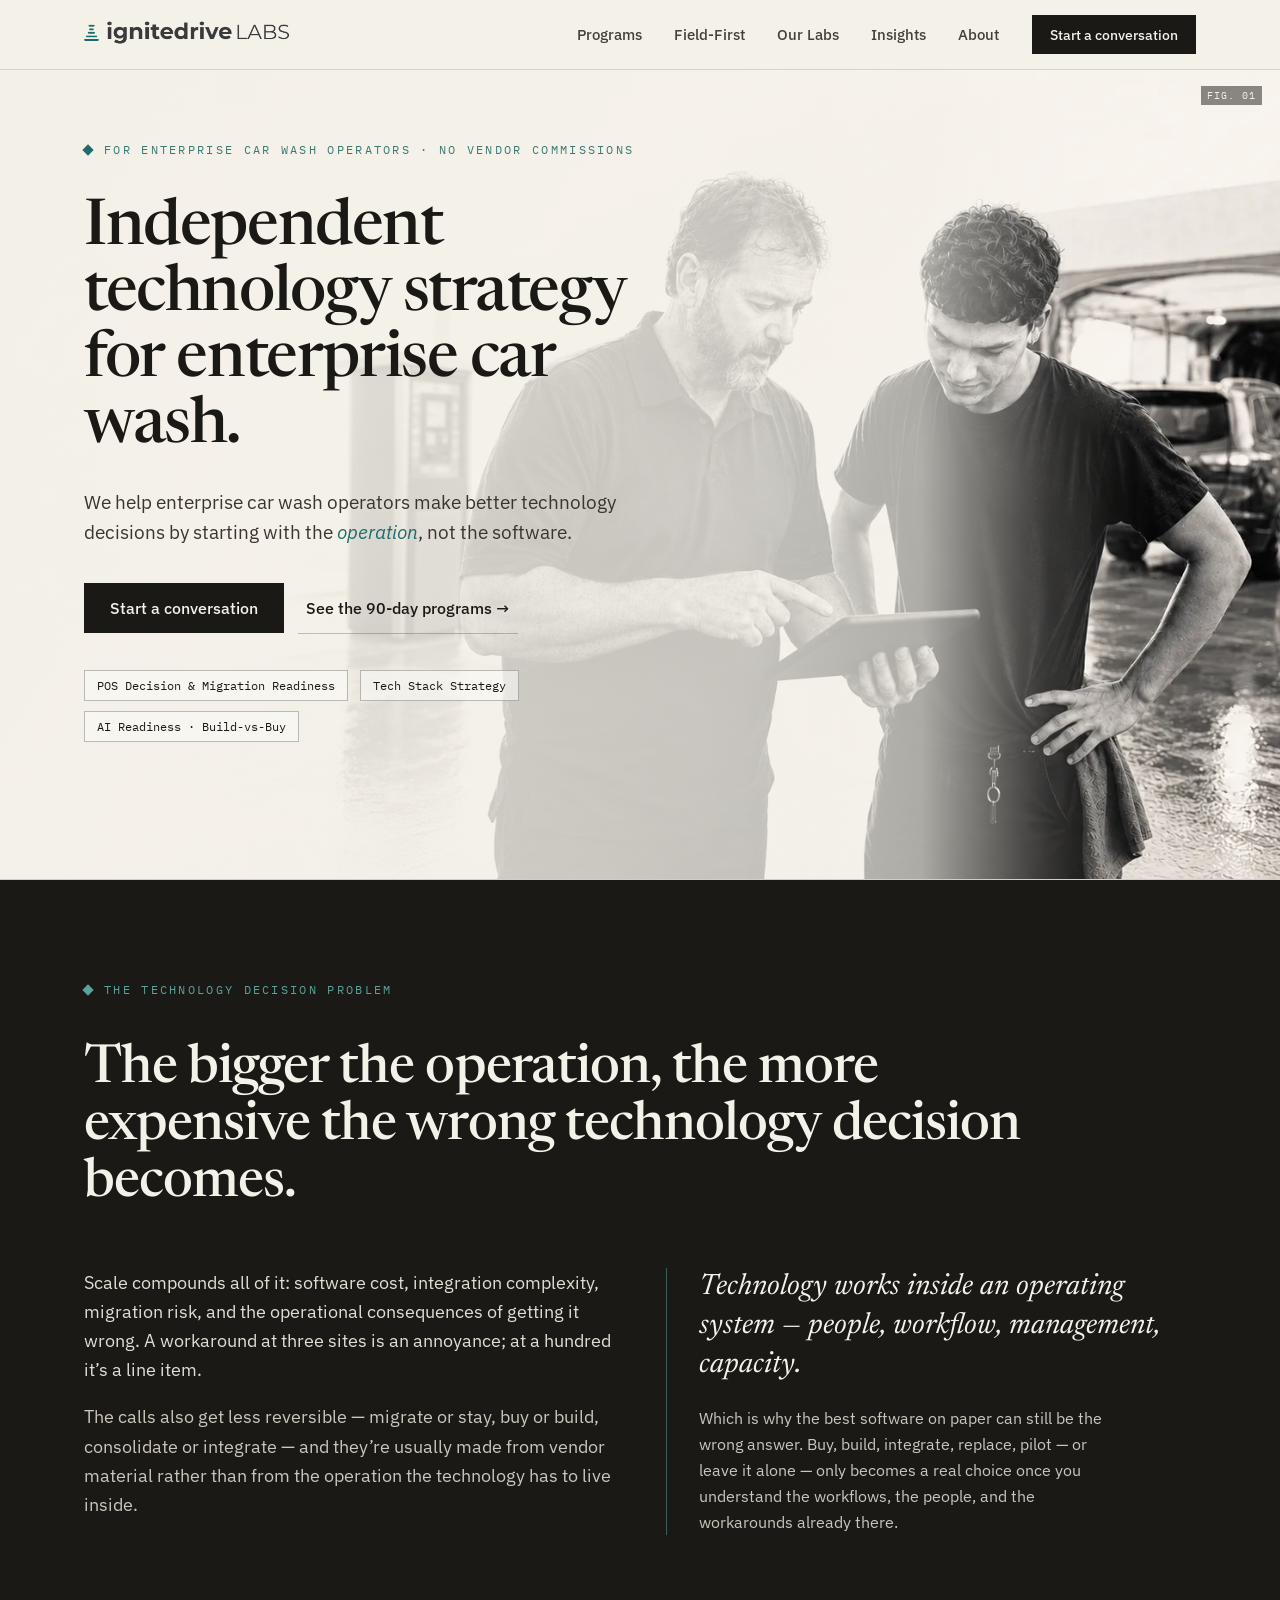
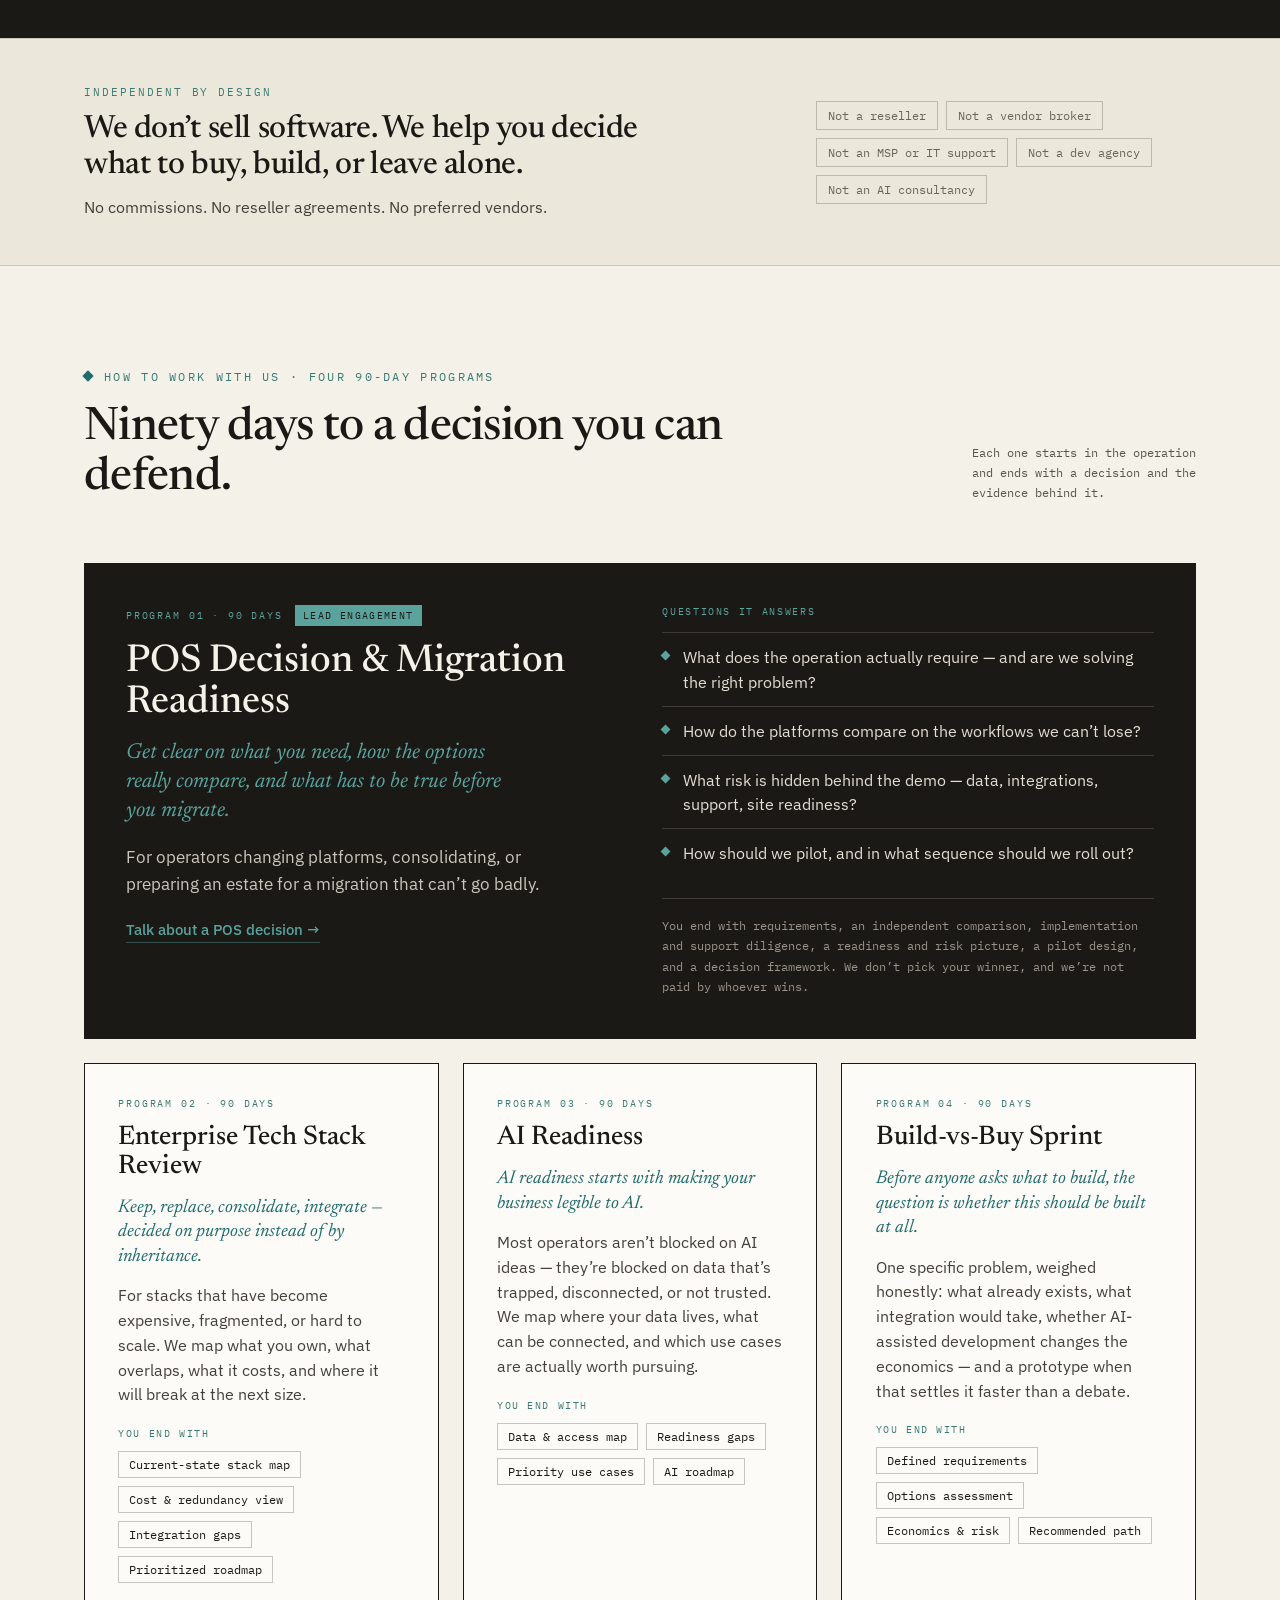
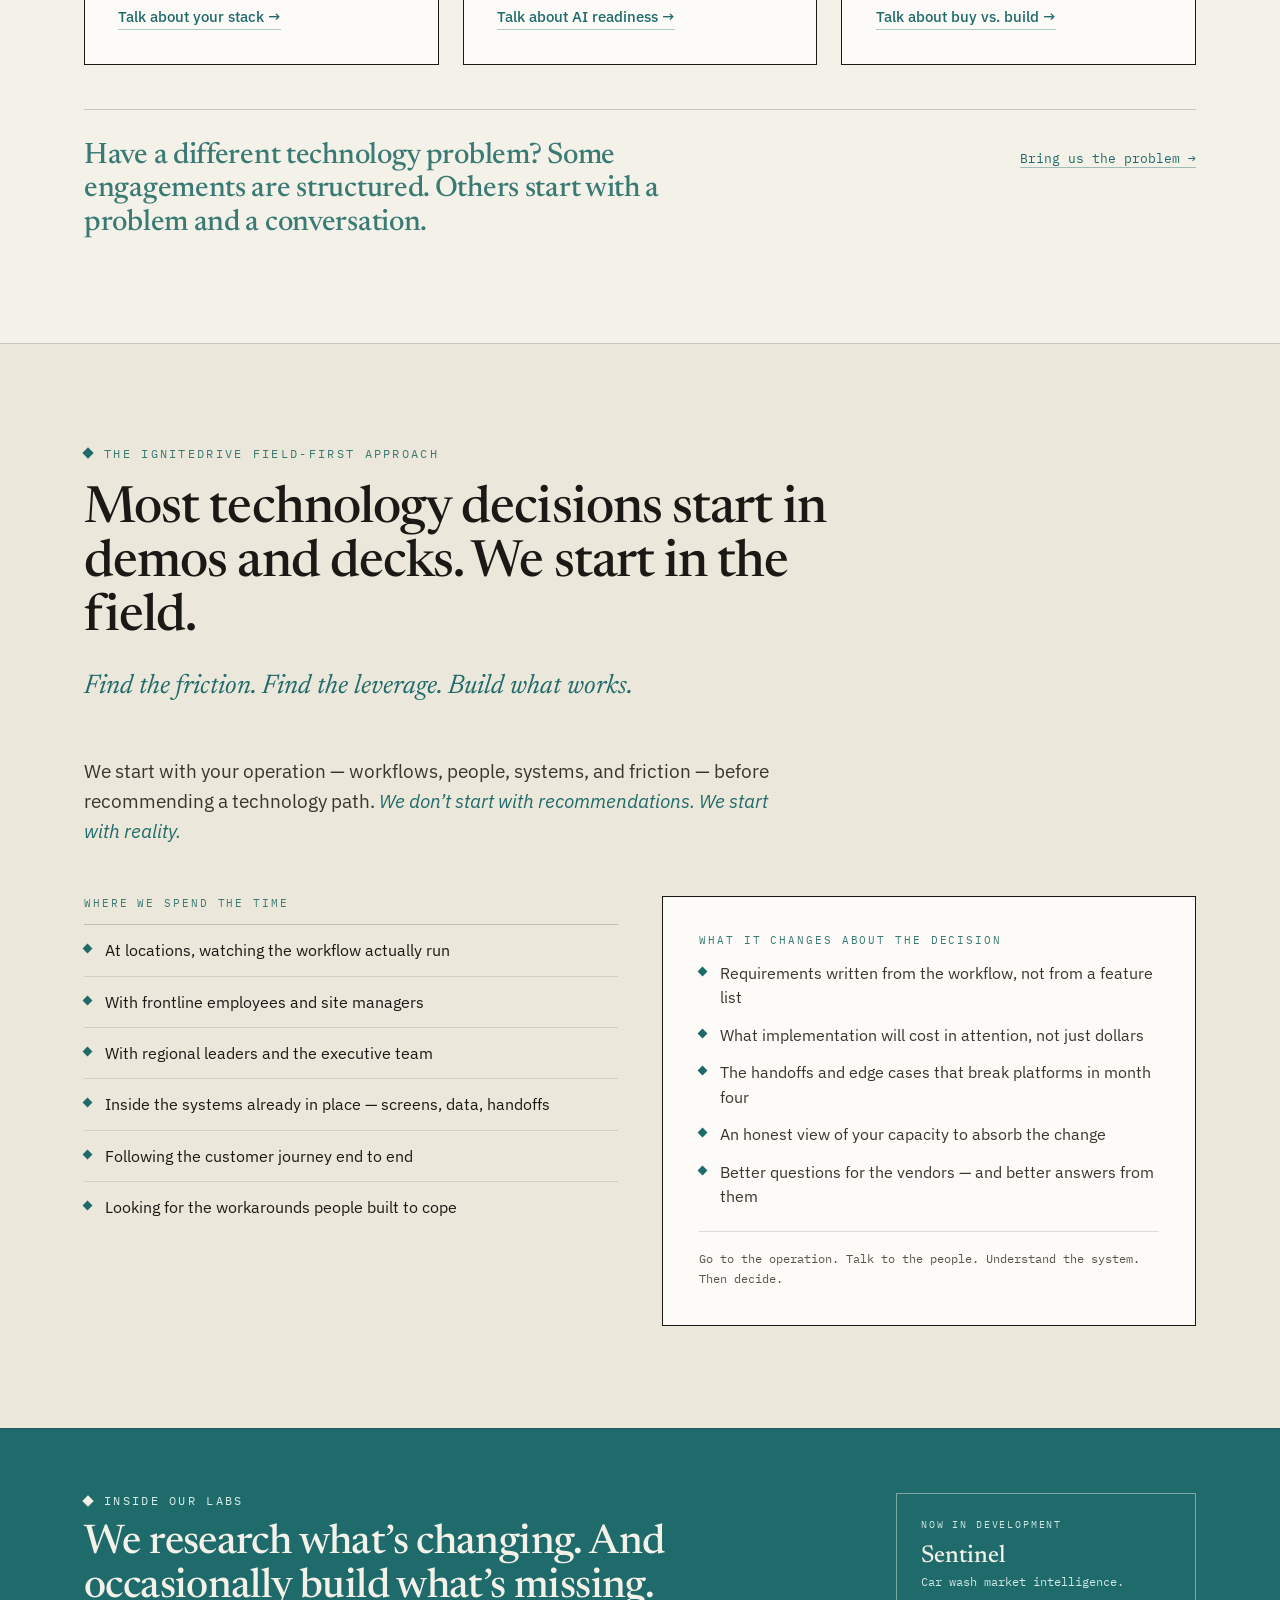
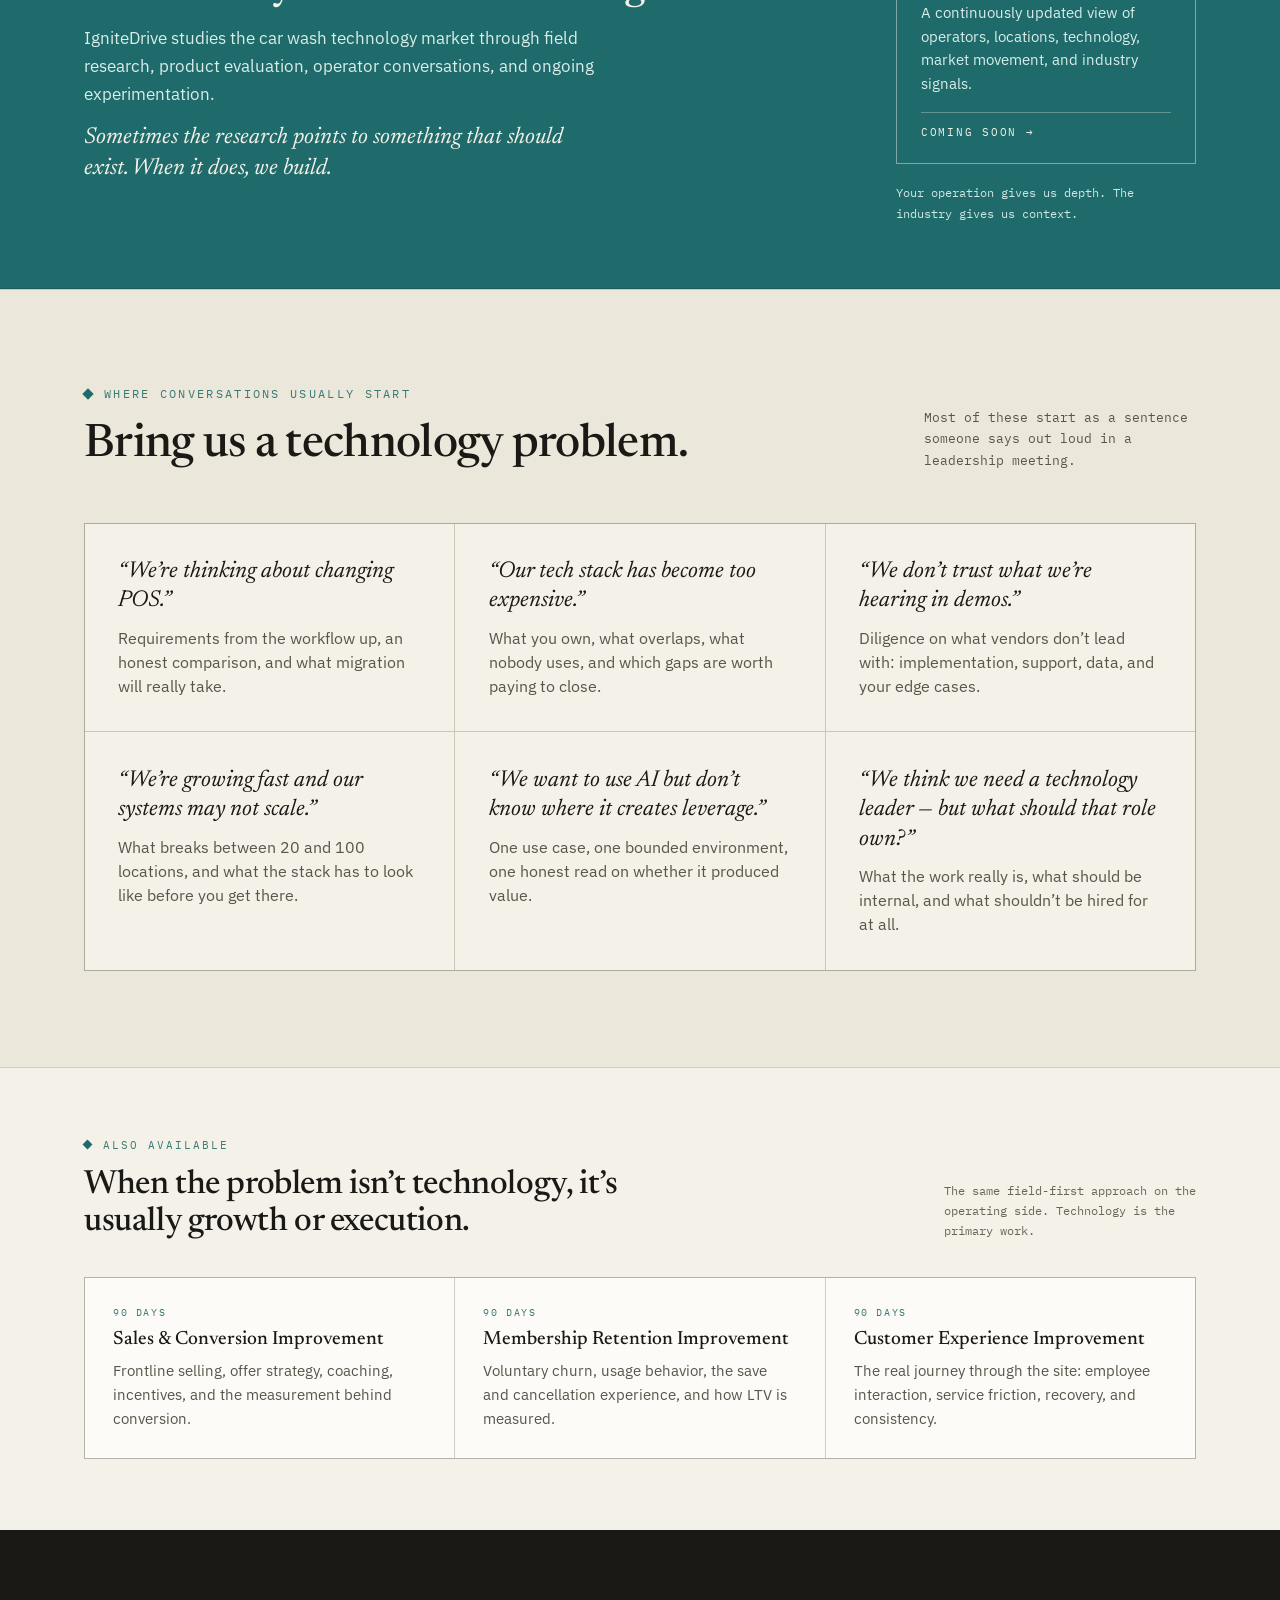
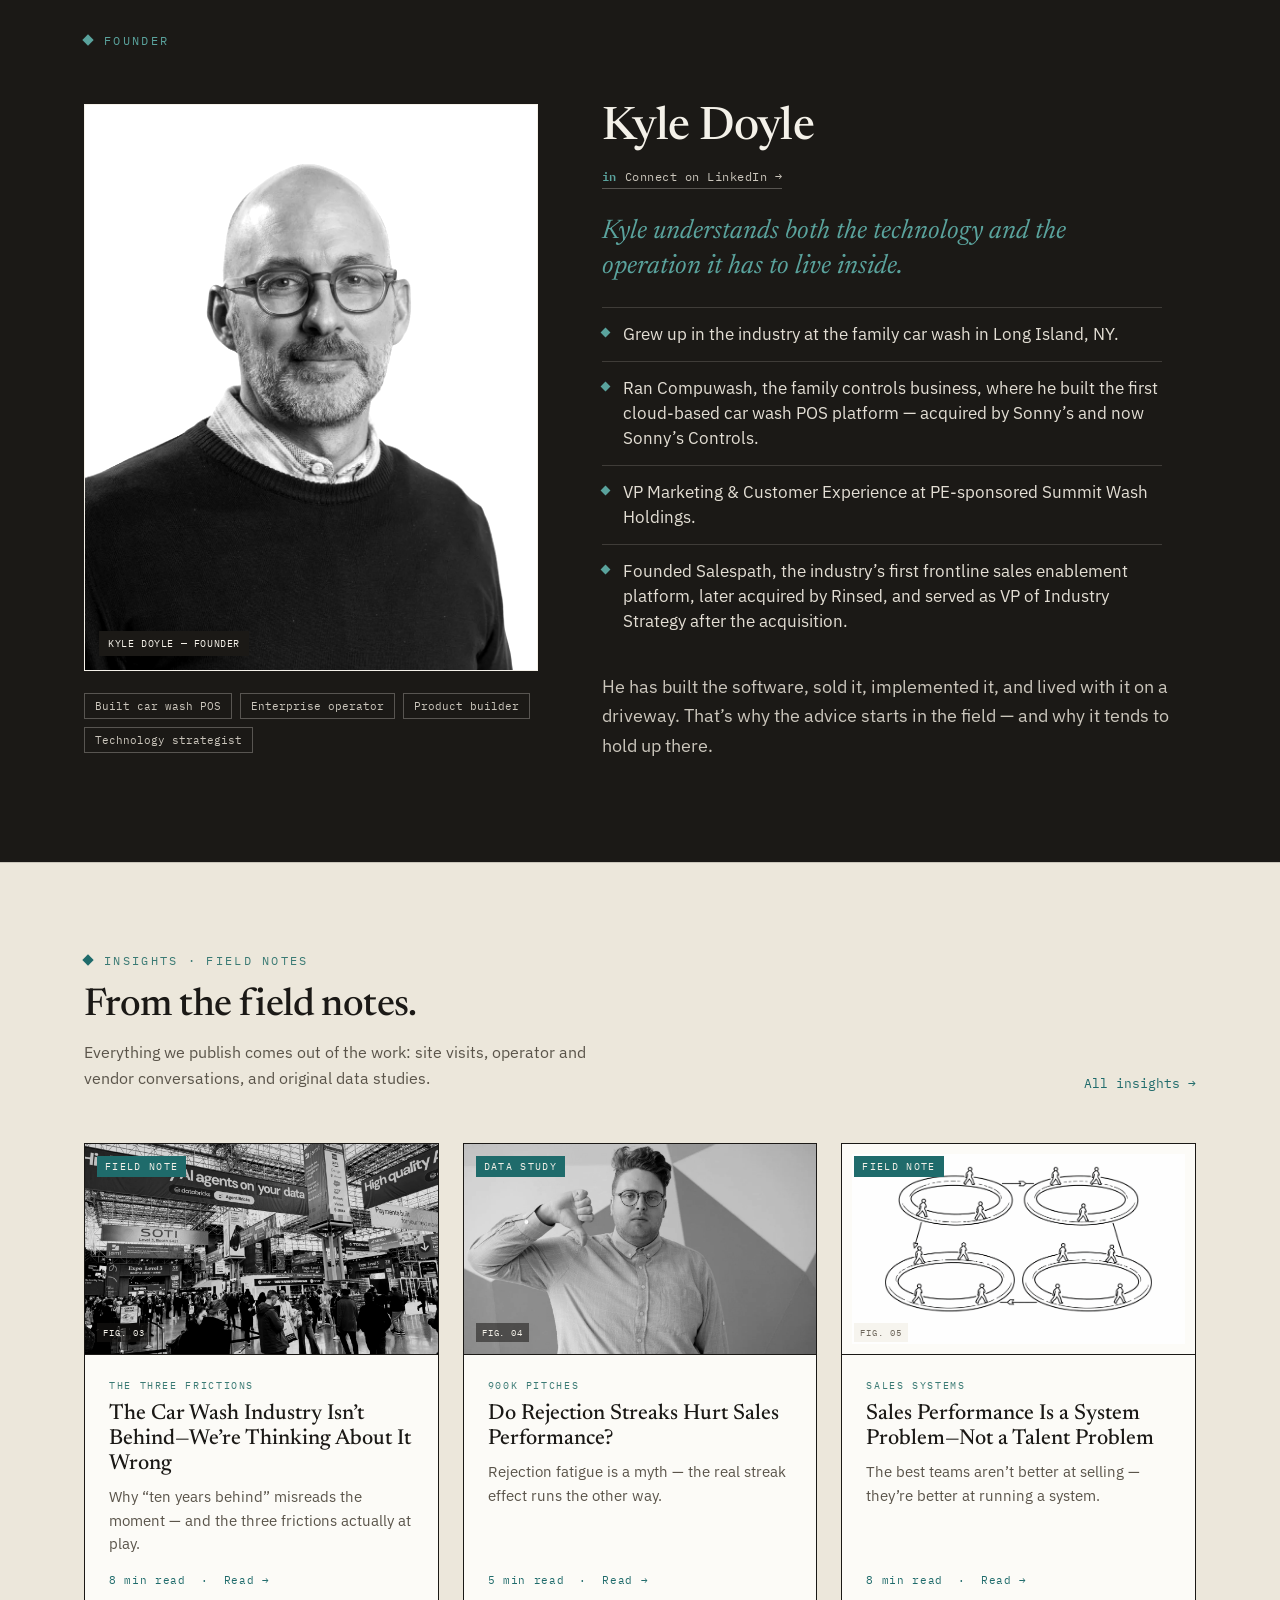
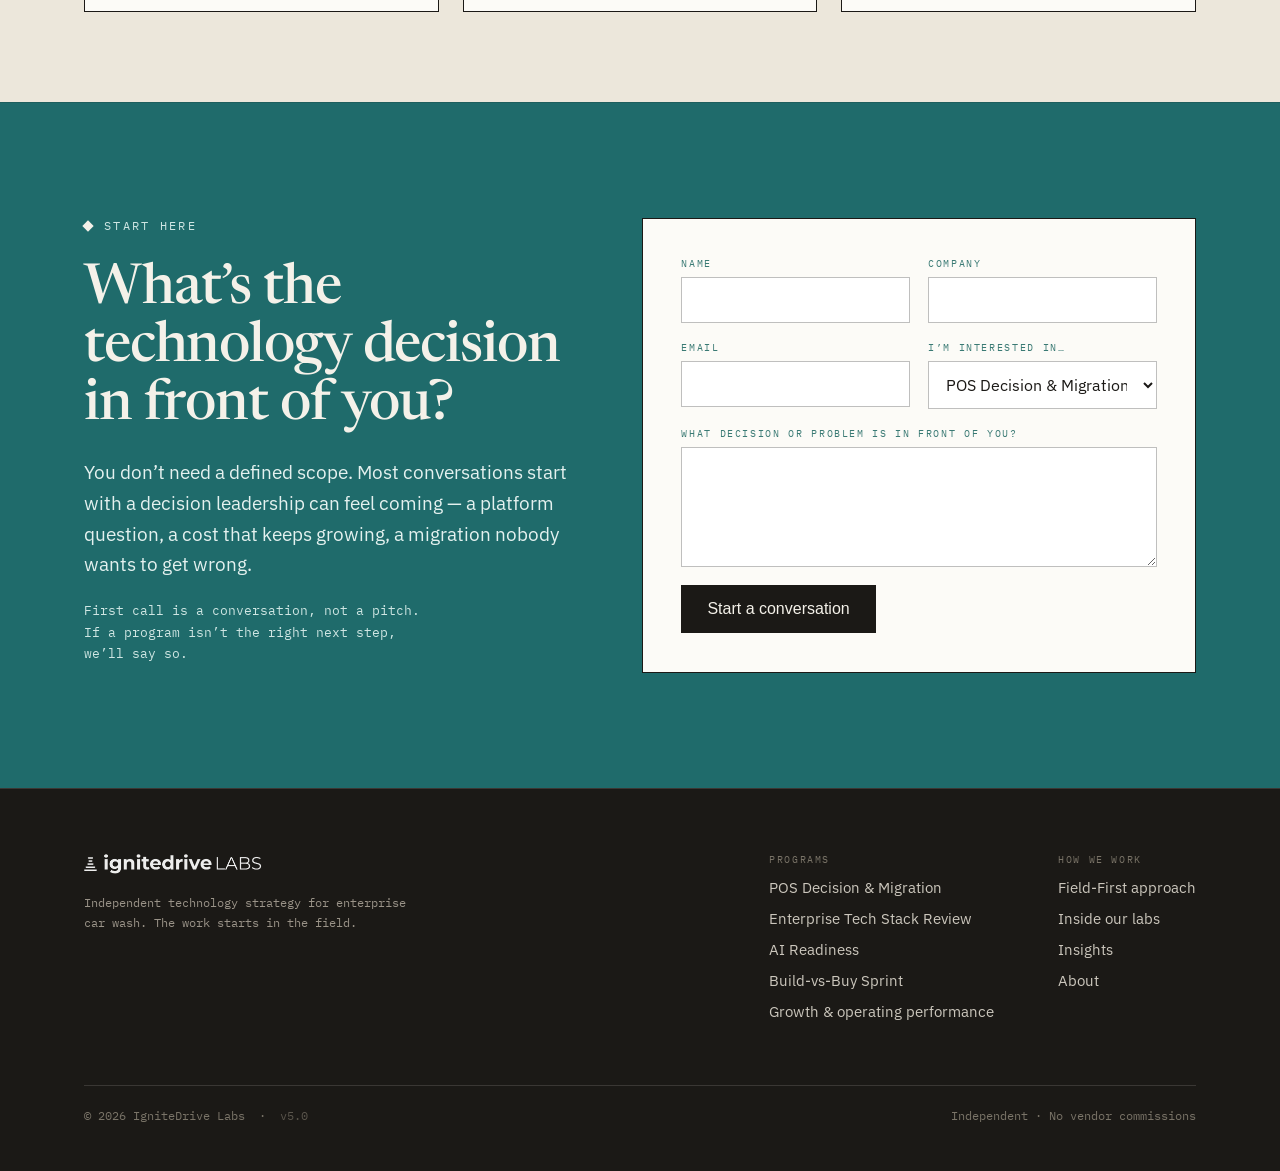
==== commit 4b88c76b: "Rebuild homepage for v5 technology-focused positioning Full content/structure rebuild per the v5 des" ====
--- a/index.html
+++ b/index.html
@@ -3,21 +3,21 @@
 <head>
 <meta charset="utf-8">
 <meta name="viewport" content="width=device-width, initial-scale=1">
-<title>IgniteDrive Labs — Technology &amp; Behavior Studio for Car Wash Growth</title>
-<meta name="description" content="A technology &amp; behavior studio helping car wash operators and suppliers improve the systems that drive growth.">
+<title>IgniteDrive Labs — Independent Technology Strategy for Enterprise Car Wash</title>
+<meta name="description" content="Independent technology decision support for enterprise car wash operators. No vendor commissions. We start in the field, not the demo.">
 <link rel="canonical" href="https://www.ignitedrivelabs.com/">
 <meta name="theme-color" content="#1A6B66">
 <link rel="icon" type="image/png" href="/icon.png">
 <link rel="apple-touch-icon" href="/icon.png">
 <meta property="og:type" content="website">
 <meta property="og:site_name" content="IgniteDrive Labs">
-<meta property="og:title" content="IgniteDrive Labs — Technology &amp; Behavior Studio for Car Wash Growth">
-<meta property="og:description" content="A technology &amp; behavior studio helping car wash operators and suppliers improve the systems that drive growth.">
+<meta property="og:title" content="IgniteDrive Labs — Independent Technology Strategy for Enterprise Car Wash">
+<meta property="og:description" content="Independent technology decision support for enterprise car wash operators. No vendor commissions. We start in the field, not the demo.">
 <meta property="og:image" content="https://www.ignitedrivelabs.com/icon.png">
 <meta property="og:url" content="https://www.ignitedrivelabs.com/">
 <meta name="twitter:card" content="summary">
-<meta name="twitter:title" content="IgniteDrive Labs — Technology &amp; Behavior Studio for Car Wash Growth">
-<meta name="twitter:description" content="A technology &amp; behavior studio helping car wash operators and suppliers improve the systems that drive growth.">
+<meta name="twitter:title" content="IgniteDrive Labs — Independent Technology Strategy for Enterprise Car Wash">
+<meta name="twitter:description" content="Independent technology decision support for enterprise car wash operators. No vendor commissions. We start in the field, not the demo.">
 <meta name="twitter:image" content="https://www.ignitedrivelabs.com/icon.png">
 <link rel="preconnect" href="https://fonts.googleapis.com">
 <link rel="preconnect" href="https://fonts.gstatic.com" crossorigin>
@@ -34,10 +34,9 @@
     </a>
     <nav aria-label="Primary" style="display:flex;align-items:center;gap:clamp(16px,2.6vw,34px);flex-wrap:wrap">
       <span class="nav-links" style="display:flex;align-items:center;gap:clamp(16px,2.6vw,32px);flex-wrap:wrap">
-        <a href="/#labs" class="link-hover-underline" style="font-size:0.92rem;font-weight:500;color:#43403a;padding:4px 0;border-bottom:1px solid transparent">Technology Lab</a>
-        <a href="/#labs" class="link-hover-underline" style="font-size:0.92rem;font-weight:500;color:#43403a;padding:4px 0;border-bottom:1px solid transparent">Behavior Lab</a>
+        <a href="/#programs" class="link-hover-underline" style="font-size:0.92rem;font-weight:500;color:#43403a;padding:4px 0;border-bottom:1px solid transparent">Programs</a>
         <a href="/#field" class="link-hover-underline" style="font-size:0.92rem;font-weight:500;color:#43403a;padding:4px 0;border-bottom:1px solid transparent">Field-First</a>
-        <a href="/#loop" class="link-hover-underline" style="font-size:0.92rem;font-weight:500;color:#43403a;padding:4px 0;border-bottom:1px solid transparent">The Loop</a>
+        <a href="/#intel" class="link-hover-underline" style="font-size:0.92rem;font-weight:500;color:#43403a;padding:4px 0;border-bottom:1px solid transparent">Our Labs</a>
         <a href="/insights.html" class="link-hover-underline" style="font-size:0.92rem;font-weight:500;color:#43403a;padding:4px 0;border-bottom:1px solid transparent">Insights</a>
         <a href="/#about" class="link-hover-underline" style="font-size:0.92rem;font-weight:500;color:#43403a;padding:4px 0;border-bottom:1px solid transparent">About</a>
       </span>
@@ -55,10 +54,9 @@
     </button>
   </div>
   <nav aria-label="Mobile">
-    <a href="/#labs">Technology Lab</a>
-    <a href="/#labs">Behavior Lab</a>
+    <a href="/#programs">Programs</a>
     <a href="/#field">Field-First</a>
-    <a href="/#loop">The Loop</a>
+    <a href="/#intel">Our Labs</a>
     <a href="/insights.html">Insights</a>
     <a href="/#about">About</a>
     <a href="/#contact" class="btn-ink" style="text-align:center;padding:14px">Start a conversation</a>
@@ -71,423 +69,311 @@
 <section id="top" style="position:relative;overflow:hidden;background:#F4F1E9;border-bottom:1px solid rgba(27,25,22,0.16);min-height:clamp(600px,90vh,960px);display:flex">
   <div style="position:absolute;inset:0;z-index:0">
     <img src="/images/hero-bw.webp" class="hero-img" alt="A car wash site manager and an attendant reviewing a tablet together on the lot" width="1672" height="940" style="width:100%;height:100%;object-fit:cover;object-position:60% center">
-    <div class="hero-scrim" style="position:absolute;inset:0;background:linear-gradient(90deg,rgba(244,241,233,0.98) 0%,rgba(244,241,233,0.95) 30%,rgba(244,241,233,0.78) 46%,rgba(244,241,233,0.35) 62%,rgba(244,241,233,0) 80%)"></div>
+    <div class="hero-scrim" style="position:absolute;inset:0;background:linear-gradient(90deg,rgba(244,241,233,0.90) 0%,rgba(244,241,233,0.80) 58%,rgba(244,241,233,0.70) 72%,rgba(244,241,233,0.18) 82%,rgba(244,241,233,0.00) 90%)"></div>
     <span style="position:absolute;top:16px;right:18px;font-family:'IBM Plex Mono',monospace;font-size:0.6rem;letter-spacing:0.1em;color:#F4F1E9;background:rgba(27,25,22,0.5);padding:3px 6px" aria-hidden="true">FIG. 01</span>
   </div>
   <div class="hero-content" style="position:relative;z-index:1;width:100%;max-width:1240px;margin:0 auto;padding:clamp(40px,6vw,72px) clamp(20px,5vw,64px) clamp(72px,10vw,120px);display:flex;flex-direction:column;justify-content:flex-start">
     <div style="display:flex;align-items:center;gap:12px;margin-bottom:clamp(26px,3.5vw,40px)">
       <span class="diamond" style="width:8px;height:8px" aria-hidden="true"></span>
-      <span style="font-family:'IBM Plex Mono',monospace;font-size:0.72rem;letter-spacing:0.2em;text-transform:uppercase;color:#3A7A74">A technology &amp; behavior studio for car wash operators &amp; suppliers</span>
-    </div>
-    <div style="max-width:700px">
-      <h1 style="font-family:'Newsreader',serif;font-weight:500;font-size:clamp(2.7rem,5.6vw,5.1rem);line-height:1.02;letter-spacing:-0.022em;margin:0 0 26px">Find the friction.<br>Find the leverage.<br>Build what works.</h1>
-      <p style="font-size:clamp(1.08rem,1.5vw,1.32rem);line-height:1.56;max-width:52ch;color:#3a352d;margin:0 0 22px">IgniteDrive Labs works on difficult technology and behavior problems inside enterprise car wash operations. We start in the field, get underneath what’s really happening, design a practical solution, and pilot it before anyone makes a bigger bet.</p>
+      <span style="font-family:'IBM Plex Mono',monospace;font-size:0.72rem;letter-spacing:0.2em;text-transform:uppercase;color:#3A7A74">For enterprise car wash operators &middot; No vendor commissions</span>
+    </div>
+    <div style="max-width:600px">
+      <h1 style="font-family:'Newsreader',serif;font-weight:500;font-size:clamp(2.5rem,5vw,4.5rem);line-height:1.03;letter-spacing:-0.022em;margin:0 0 26px">Independent technology strategy for enterprise car wash.</h1>
+      <p style="font-size:clamp(1.08rem,1.5vw,1.32rem);line-height:1.56;max-width:50ch;color:#3a352d;margin:0 0 clamp(26px,3.4vw,36px)">We help enterprise car wash operators make better technology decisions by starting with the <em style="font-style:italic;color:#1F6B6B">operation</em>, not the software.</p>
       <div style="display:flex;flex-wrap:wrap;gap:14px;align-items:center;margin-bottom:clamp(26px,3.4vw,36px)">
         <a href="#contact" class="btn-ink" style="font-size:0.98rem;padding:15px 26px;white-space:nowrap">Start a conversation</a>
-        <a href="#loop" class="link-hover-underline" style="font-size:0.98rem;font-weight:500;color:#1B1916;padding:15px 8px;border-bottom:1px solid rgba(27,25,22,0.25);white-space:nowrap">See how we work&nbsp;→</a>
-      </div>
-      <div style="display:flex;flex-wrap:wrap;gap:12px 22px;font-family:'IBM Plex Mono',monospace;font-size:0.76rem;letter-spacing:0.02em;color:#5a544a;align-items:center">
-        <span style="display:flex;align-items:center;gap:8px"><span class="diamond" style="width:7px;height:7px" aria-hidden="true"></span><strong style="font-weight:600;color:#1B1916">Technology Lab</strong>&nbsp;— Technology, products, data &amp; workflows</span>
-        <span style="display:flex;align-items:center;gap:8px"><span class="diamond" style="width:7px;height:7px" aria-hidden="true"></span><strong style="font-weight:600;color:#1B1916">Behavior Lab</strong>&nbsp;— Frontline behavior, CX &amp; management systems</span>
-      </div>
-    </div>
-  </div>
-</section>
-
-<!-- ============ BELIEF ============ -->
-<section id="belief" style="background:#1B1916;color:#F4F1E9">
+        <a href="#programs" class="link-hover-underline" style="font-size:0.98rem;font-weight:500;color:#1B1916;padding:15px 8px;border-bottom:1px solid rgba(27,25,22,0.25);white-space:nowrap">See the 90-day programs&nbsp;→</a>
+      </div>
+      <div style="display:flex;flex-wrap:wrap;gap:10px 12px">
+        <a href="#programs" class="link-hover-underline" style="font-family:'IBM Plex Mono',monospace;font-size:0.74rem;color:#1B1916;border:1px solid rgba(27,25,22,0.28);padding:7px 12px;background:rgba(252,251,247,0.6)">POS Decision &amp; Migration Readiness</a>
+        <a href="#programs" class="link-hover-underline" style="font-family:'IBM Plex Mono',monospace;font-size:0.74rem;color:#1B1916;border:1px solid rgba(27,25,22,0.28);padding:7px 12px;background:rgba(252,251,247,0.6)">Tech Stack Strategy</a>
+        <a href="#programs" class="link-hover-underline" style="font-family:'IBM Plex Mono',monospace;font-size:0.74rem;color:#1B1916;border:1px solid rgba(27,25,22,0.28);padding:7px 12px;background:rgba(252,251,247,0.6)">AI Readiness &middot; Build-vs-Buy</a>
+      </div>
+    </div>
+  </div>
+</section>
+
+<!-- ============ THE TECHNOLOGY DECISION PROBLEM ============ -->
+<section id="problem" style="background:#1B1916;color:#F4F1E9">
   <div style="max-width:1240px;margin:0 auto;padding:clamp(64px,8vw,116px) clamp(20px,5vw,64px)">
     <div style="display:flex;align-items:center;gap:12px;margin-bottom:clamp(30px,4vw,44px)">
       <span class="diamond" style="width:8px;height:8px;background:#5AA39D" aria-hidden="true"></span>
-      <span style="font-family:'IBM Plex Mono',monospace;font-size:0.72rem;letter-spacing:0.2em;text-transform:uppercase;color:#5AA39D">What we believe</span>
-    </div>
-    <h2 style="font-family:'Newsreader',serif;font-weight:500;font-size:clamp(2rem,4.2vw,3.5rem);line-height:1.06;letter-spacing:-0.018em;margin:0 0 clamp(36px,4.5vw,56px);max-width:30ch">Same chemistry. Same tunnel. Same POS. Very different results.</h2>
+      <span style="font-family:'IBM Plex Mono',monospace;font-size:0.72rem;letter-spacing:0.2em;text-transform:uppercase;color:#5AA39D">The technology decision problem</span>
+    </div>
+    <h2 style="font-family:'Newsreader',serif;font-weight:500;font-size:clamp(2rem,4.2vw,3.5rem);line-height:1.06;letter-spacing:-0.018em;margin:0 0 clamp(36px,4.5vw,56px);max-width:32ch">The bigger the operation, the more expensive the wrong technology decision becomes.</h2>
     <div style="display:grid;grid-template-columns:repeat(auto-fit,minmax(290px,1fr));gap:clamp(28px,4vw,64px);align-items:start">
       <div>
-        <p style="font-size:clamp(1.04rem,1.4vw,1.16rem);line-height:1.62;color:#e3ded4;margin:0 0 18px">Operators across this industry buy from similar chemistry programs, similar equipment makers, similar technology categories, and increasingly similar business models. The performance gap shows up in the daily operating friction around all of it.</p>
-        <p style="font-size:clamp(1.04rem,1.4vw,1.16rem);line-height:1.62;color:#cbc6bc;margin:0">How work actually flows. How decisions get made and who makes them. How well the technology fits the workflow it's supposed to serve. Which behaviors get reinforced, where the handoffs between teams lose something, and how consistently the whole system holds across dozens or hundreds of locations.</p>
+        <p style="font-size:clamp(1.04rem,1.4vw,1.16rem);line-height:1.62;color:#e3ded4;margin:0 0 18px">Scale compounds all of it: software cost, integration complexity, migration risk, and the operational consequences of getting it wrong. A workaround at three sites is an annoyance; at a hundred it&rsquo;s a line item.</p>
+        <p style="font-size:clamp(1.04rem,1.4vw,1.16rem);line-height:1.62;color:#cbc6bc;margin:0">The calls also get less reversible — migrate or stay, buy or build, consolidate or integrate — and they&rsquo;re usually made from vendor material rather than from the operation the technology has to live inside.</p>
       </div>
       <div style="border-left:1px solid rgba(90,163,157,0.5);padding-left:clamp(20px,2.5vw,34px)">
-        <p style="font-family:'Newsreader',serif;font-style:italic;font-weight:400;font-size:clamp(1.4rem,2.3vw,1.95rem);line-height:1.32;color:#F4F1E9;margin:0 0 20px">The friction is often familiar. The harder part is getting underneath it.</p>
-        <p style="font-size:1.02rem;line-height:1.6;color:#cbc6bc;margin:0;max-width:42ch">Most enterprise teams can name several things that aren't working. The work is understanding why they persist, where the leverage sits, and what change is practical enough to actually hold.</p>
-      </div>
-    </div>
-  </div>
-</section>
-
-<!-- ============ TWO LABS ============ -->
-<section id="labs" style="background:#F4F1E9;border-top:1px solid rgba(27,25,22,0.16)">
-  <div style="max-width:1240px;margin:0 auto;padding:clamp(64px,8vw,116px) clamp(20px,5vw,64px) clamp(34px,4vw,52px)">
-    <div style="display:flex;flex-wrap:wrap;justify-content:space-between;align-items:flex-end;gap:20px;margin-bottom:clamp(40px,5vw,60px)">
+        <p style="font-family:'Newsreader',serif;font-style:italic;font-weight:400;font-size:clamp(1.4rem,2.3vw,1.95rem);line-height:1.32;color:#F4F1E9;margin:0 0 20px">Technology works inside an operating system — people, workflow, management, capacity.</p>
+        <p style="font-size:1.02rem;line-height:1.6;color:#cbc6bc;margin:0;max-width:42ch">Which is why the best software on paper can still be the wrong answer. Buy, build, integrate, replace, pilot — or leave it alone — only becomes a real choice once you understand the workflows, the people, and the workarounds already there.</p>
+      </div>
+    </div>
+  </div>
+</section>
+
+<!-- ============ INDEPENDENCE STRIP ============ -->
+<section style="background:#ECE7DB;border-top:1px solid rgba(27,25,22,0.16);border-bottom:1px solid rgba(27,25,22,0.16)">
+  <div style="max-width:1240px;margin:0 auto;padding:clamp(30px,3.6vw,46px) clamp(20px,5vw,64px);display:flex;flex-wrap:wrap;justify-content:space-between;align-items:center;gap:clamp(24px,4vw,64px)">
+    <div style="flex:1 1 420px;min-width:280px">
+      <span style="font-family:'IBM Plex Mono',monospace;font-size:0.68rem;letter-spacing:0.18em;text-transform:uppercase;color:#3A7A74;display:block;margin-bottom:12px">Independent by design</span>
+      <h2 style="font-family:'Newsreader',serif;font-weight:500;font-size:clamp(1.4rem,2.5vw,2.05rem);line-height:1.14;letter-spacing:-0.012em;margin:0 0 10px;max-width:30ch">We don&rsquo;t sell software. We help you decide what to buy, build, or leave alone.</h2>
+      <p style="font-size:1.02rem;line-height:1.58;color:#43403a;margin:0;max-width:50ch">No commissions. No reseller agreements. No preferred vendors.</p>
+    </div>
+    <div style="flex:0 1 380px;min-width:260px;display:flex;flex-wrap:wrap;gap:8px">
+      <span style="font-family:'IBM Plex Mono',monospace;font-size:0.72rem;color:#6b6559;border:1px solid rgba(27,25,22,0.22);padding:6px 11px">Not a reseller</span>
+      <span style="font-family:'IBM Plex Mono',monospace;font-size:0.72rem;color:#6b6559;border:1px solid rgba(27,25,22,0.22);padding:6px 11px">Not a vendor broker</span>
+      <span style="font-family:'IBM Plex Mono',monospace;font-size:0.72rem;color:#6b6559;border:1px solid rgba(27,25,22,0.22);padding:6px 11px">Not an MSP or IT support</span>
+      <span style="font-family:'IBM Plex Mono',monospace;font-size:0.72rem;color:#6b6559;border:1px solid rgba(27,25,22,0.22);padding:6px 11px">Not a dev agency</span>
+      <span style="font-family:'IBM Plex Mono',monospace;font-size:0.72rem;color:#6b6559;border:1px solid rgba(27,25,22,0.22);padding:6px 11px">Not an AI consultancy</span>
+    </div>
+  </div>
+</section>
+
+<!-- ============ FOUR 90-DAY PROGRAMS ============ -->
+<section id="programs" style="background:#F4F1E9">
+  <div style="max-width:1240px;margin:0 auto;padding:clamp(64px,8vw,116px) clamp(20px,5vw,64px)">
+    <div style="display:flex;flex-wrap:wrap;justify-content:space-between;align-items:flex-end;gap:24px;margin-bottom:clamp(40px,5vw,60px)">
       <div>
         <div style="display:flex;align-items:center;gap:12px;margin-bottom:20px">
           <span class="diamond" style="width:8px;height:8px" aria-hidden="true"></span>
-          <span style="font-family:'IBM Plex Mono',monospace;font-size:0.72rem;letter-spacing:0.2em;text-transform:uppercase;color:#3A7A74">What we do · Two labs, one studio</span>
-        </div>
-        <h2 style="font-family:'Newsreader',serif;font-weight:500;font-size:clamp(1.9rem,3.6vw,3rem);line-height:1.08;letter-spacing:-0.015em;margin:0;max-width:26ch">Two offerings, because performance gets decided in two places.</h2>
-      </div>
-      <span style="font-family:'IBM Plex Mono',monospace;font-size:0.78rem;color:#5a544a;max-width:30ch;line-height:1.6">Bring the problem you care about. Most engagements end up drawing on both labs.</span>
-    </div>
-
-    <div style="display:grid;grid-template-columns:repeat(auto-fit,minmax(330px,1fr));gap:24px">
-
-      <!-- BEHAVIOR LAB CARD -->
-      <a href="#problems" class="card-hover-ink" style="background:#1B1916;border:1px solid #1B1916;padding:clamp(28px,3.2vw,44px);display:flex;flex-direction:column">
-        <div style="display:flex;align-items:flex-start;justify-content:space-between;gap:16px;margin-bottom:20px">
+          <span style="font-family:'IBM Plex Mono',monospace;font-size:0.72rem;letter-spacing:0.2em;text-transform:uppercase;color:#3A7A74">How to work with us &middot; Four 90-day programs</span>
+        </div>
+        <h2 style="font-family:'Newsreader',serif;font-weight:500;font-size:clamp(1.9rem,3.6vw,3rem);line-height:1.08;letter-spacing:-0.015em;margin:0;max-width:26ch">Ninety days to a decision you can defend.</h2>
+      </div>
+      <span style="font-family:'IBM Plex Mono',monospace;font-size:0.78rem;line-height:1.6;color:#5a544a;max-width:32ch">Each one starts in the operation and ends with a decision and the evidence behind it.</span>
+    </div>
+
+    <div style="display:flex;flex-direction:column;gap:24px">
+
+      <!-- PROGRAM 01 -->
+      <div style="background:#1B1916;border:1px solid #1B1916;padding:clamp(28px,3.2vw,48px)">
+        <div style="display:grid;grid-template-columns:repeat(auto-fit,minmax(300px,1fr));gap:clamp(28px,3.5vw,56px);align-items:start">
           <div>
-            <span style="font-family:'IBM Plex Mono',monospace;font-size:0.64rem;letter-spacing:0.18em;text-transform:uppercase;color:#5AA39D;display:block;margin-bottom:10px">Lab 01</span>
-            <h3 style="font-family:'Newsreader',serif;font-weight:500;font-size:clamp(1.7rem,2.6vw,2.2rem);line-height:1.04;margin:0;color:#F4F1E9">Car Wash<br>Behavior Lab</h3>
-          </div>
-          <span style="flex:none;display:flex;align-items:center;gap:6px;padding-top:10px" aria-hidden="true">
-            <span style="width:11px;height:11px;border-radius:50%;background:#5AA39D"></span>
-            <span style="width:14px;height:2px;background:rgba(90,163,157,0.6)"></span>
-            <span style="width:11px;height:11px;border-radius:50%;background:rgba(90,163,157,0.6)"></span>
-            <span style="width:14px;height:2px;background:rgba(90,163,157,0.35)"></span>
-            <span style="width:11px;height:11px;border-radius:50%;background:rgba(90,163,157,0.35)"></span>
-          </span>
-        </div>
-        <p style="font-family:'Newsreader',serif;font-style:italic;font-size:clamp(1.16rem,1.7vw,1.4rem);line-height:1.34;color:#5AA39D;margin:0 0 16px;max-width:34ch">Performance problems are often system problems before they are talent problems.</p>
-        <p style="font-size:1.04rem;line-height:1.55;color:#cbc6bc;margin:0 0 24px;max-width:42ch">Frontline behavior, customer experience, sales, retention, and the management systems that produce execution. We design the systems around behavior — not training courses.</p>
-        <span style="font-family:'IBM Plex Mono',monospace;font-size:0.62rem;letter-spacing:0.16em;text-transform:uppercase;color:#5AA39D;display:block;margin-bottom:12px">Helps with</span>
-        <div style="display:flex;flex-wrap:wrap;gap:8px;margin-bottom:28px">
-          <span style="font-family:'IBM Plex Mono',monospace;font-size:0.74rem;color:#F4F1E9;border:1px solid rgba(244,241,233,0.28);padding:5px 10px">Membership conversion</span>
-          <span style="font-family:'IBM Plex Mono',monospace;font-size:0.74rem;color:#F4F1E9;border:1px solid rgba(244,241,233,0.28);padding:5px 10px">Frontline sales behavior</span>
-          <span style="font-family:'IBM Plex Mono',monospace;font-size:0.74rem;color:#F4F1E9;border:1px solid rgba(244,241,233,0.28);padding:5px 10px">Manager coaching systems</span>
-          <span style="font-family:'IBM Plex Mono',monospace;font-size:0.74rem;color:#F4F1E9;border:1px solid rgba(244,241,233,0.28);padding:5px 10px">Regional operating systems</span>
-          <span style="font-family:'IBM Plex Mono',monospace;font-size:0.74rem;color:#F4F1E9;border:1px solid rgba(244,241,233,0.28);padding:5px 10px">Customer experience</span>
-          <span style="font-family:'IBM Plex Mono',monospace;font-size:0.74rem;color:#F4F1E9;border:1px solid rgba(244,241,233,0.28);padding:5px 10px">Voluntary churn &amp; retention</span>
-          <span style="font-family:'IBM Plex Mono',monospace;font-size:0.74rem;color:#F4F1E9;border:1px solid rgba(244,241,233,0.28);padding:5px 10px">Customer messaging</span>
-          <span style="font-family:'IBM Plex Mono',monospace;font-size:0.74rem;color:#F4F1E9;border:1px solid rgba(244,241,233,0.28);padding:5px 10px">Incentives</span>
-          <span style="font-family:'IBM Plex Mono',monospace;font-size:0.74rem;color:#F4F1E9;border:1px solid rgba(244,241,233,0.28);padding:5px 10px">Execution consistency</span>
-          <span style="font-family:'IBM Plex Mono',monospace;font-size:0.74rem;color:#F4F1E9;border:1px solid rgba(244,241,233,0.28);padding:5px 10px">Operating rhythms</span>
-        </div>
-        <span style="margin-top:auto;display:inline-flex;align-items:center;gap:8px;font-size:0.96rem;font-weight:500;color:#5AA39D">Behavior problems we work on&nbsp;→</span>
-      </a>
-
-      <!-- TECHNOLOGY LAB CARD -->
-      <a href="#problems" class="card-hover-light" style="background:#FCFBF7;border:1px solid #1B1916;padding:clamp(28px,3.2vw,44px);display:flex;flex-direction:column">
-        <div style="display:flex;align-items:flex-start;justify-content:space-between;gap:16px;margin-bottom:20px">
+            <div style="display:flex;flex-wrap:wrap;align-items:center;gap:12px;margin-bottom:16px">
+              <span style="font-family:'IBM Plex Mono',monospace;font-size:0.64rem;letter-spacing:0.18em;text-transform:uppercase;color:#5AA39D">Program 01 &middot; 90 days</span>
+              <span style="font-family:'IBM Plex Mono',monospace;font-size:0.62rem;letter-spacing:0.14em;text-transform:uppercase;color:#1B1916;background:#5AA39D;padding:4px 8px">Lead engagement</span>
+            </div>
+            <h3 style="font-family:'Newsreader',serif;font-weight:500;font-size:clamp(1.8rem,3vw,2.5rem);line-height:1.05;color:#F4F1E9;margin:0 0 16px;max-width:22ch">POS Decision &amp; Migration Readiness</h3>
+            <p style="font-family:'Newsreader',serif;font-style:italic;font-weight:400;font-size:clamp(1.16rem,1.7vw,1.4rem);line-height:1.34;color:#5AA39D;margin:0 0 18px;max-width:34ch">Get clear on what you need, how the options really compare, and what has to be true before you migrate.</p>
+            <p style="font-size:1.04rem;line-height:1.58;color:#cbc6bc;margin:0 0 22px;max-width:44ch">For operators changing platforms, consolidating, or preparing an estate for a migration that can&rsquo;t go badly.</p>
+            <a href="#contact" class="link-hover-ink" style="font-size:0.96rem;font-weight:500;color:#5AA39D;border-bottom:1px solid rgba(90,163,157,0.4);padding-bottom:3px">Talk about a POS decision&nbsp;→</a>
+          </div>
           <div>
-            <span style="font-family:'IBM Plex Mono',monospace;font-size:0.64rem;letter-spacing:0.18em;text-transform:uppercase;color:#3A7A74;display:block;margin-bottom:10px">Lab 02</span>
-            <h3 style="font-family:'Newsreader',serif;font-weight:500;font-size:clamp(1.7rem,2.6vw,2.2rem);line-height:1.04;margin:0">Car Wash<br>Technology Lab</h3>
-          </div>
-          <span style="flex:none;display:flex;flex-direction:column;gap:4px;padding-top:6px" aria-hidden="true">
-            <span style="width:34px;height:9px;background:#1F6B6B"></span>
-            <span style="width:34px;height:9px;background:rgba(31,107,107,0.55)"></span>
-            <span style="width:34px;height:9px;background:rgba(31,107,107,0.28)"></span>
-          </span>
-        </div>
-        <p style="font-family:'Newsreader',serif;font-style:italic;font-size:clamp(1.16rem,1.7vw,1.4rem);line-height:1.34;color:#1F6B6B;margin:0 0 16px;max-width:34ch">Start with the operating problem, not the software.</p>
-        <p style="font-size:1.04rem;line-height:1.55;color:#43403a;margin:0 0 24px;max-width:42ch">Technology, products, data, and workflows — and the practical decisions around them. Fieldwork shows us how systems are really used, where workarounds have appeared, and what implementation will actually require.</p>
-        <span style="font-family:'IBM Plex Mono',monospace;font-size:0.62rem;letter-spacing:0.16em;text-transform:uppercase;color:#3A7A74;display:block;margin-bottom:11px">For operators</span>
-        <div style="display:flex;flex-wrap:wrap;gap:8px;margin-bottom:22px">
-          <span style="font-family:'IBM Plex Mono',monospace;font-size:0.74rem;color:#1B1916;border:1px solid rgba(27,25,22,0.24);padding:5px 10px">Technology-stack strategy</span>
-          <span style="font-family:'IBM Plex Mono',monospace;font-size:0.74rem;color:#1B1916;border:1px solid rgba(27,25,22,0.24);padding:5px 10px">POS migration</span>
-          <span style="font-family:'IBM Plex Mono',monospace;font-size:0.74rem;color:#1B1916;border:1px solid rgba(27,25,22,0.24);padding:5px 10px">CRM &amp; POS workflows</span>
-          <span style="font-family:'IBM Plex Mono',monospace;font-size:0.74rem;color:#1B1916;border:1px solid rgba(27,25,22,0.24);padding:5px 10px">Vendor evaluation</span>
-          <span style="font-family:'IBM Plex Mono',monospace;font-size:0.74rem;color:#1B1916;border:1px solid rgba(27,25,22,0.24);padding:5px 10px">Integrations</span>
-          <span style="font-family:'IBM Plex Mono',monospace;font-size:0.74rem;color:#1B1916;border:1px solid rgba(27,25,22,0.24);padding:5px 10px">Adoption &amp; implementation</span>
-          <span style="font-family:'IBM Plex Mono',monospace;font-size:0.74rem;color:#1B1916;border:1px solid rgba(27,25,22,0.24);padding:5px 10px">AI &amp; data opportunities</span>
-          <span style="font-family:'IBM Plex Mono',monospace;font-size:0.74rem;color:#1B1916;border:1px solid rgba(27,25,22,0.24);padding:5px 10px">Build-vs-buy</span>
-          <span style="font-family:'IBM Plex Mono',monospace;font-size:0.74rem;color:#1B1916;border:1px solid rgba(27,25,22,0.24);padding:5px 10px">Roadmaps &amp; pilots</span>
-        </div>
-        <span style="font-family:'IBM Plex Mono',monospace;font-size:0.62rem;letter-spacing:0.16em;text-transform:uppercase;color:#3A7A74;display:block;margin-bottom:11px">For suppliers</span>
-        <div style="display:flex;flex-wrap:wrap;gap:8px;margin-bottom:28px">
-          <span style="font-family:'IBM Plex Mono',monospace;font-size:0.74rem;color:#1B1916;border:1px solid rgba(27,25,22,0.24);padding:5px 10px">Operator frontline discovery</span>
-          <span style="font-family:'IBM Plex Mono',monospace;font-size:0.74rem;color:#1B1916;border:1px solid rgba(27,25,22,0.24);padding:5px 10px">Product strategy</span>
-          <span style="font-family:'IBM Plex Mono',monospace;font-size:0.74rem;color:#1B1916;border:1px solid rgba(27,25,22,0.24);padding:5px 10px">Go-to-market strategy</span>
-          <span style="font-family:'IBM Plex Mono',monospace;font-size:0.74rem;color:#1B1916;border:1px solid rgba(27,25,22,0.24);padding:5px 10px">Product wedge definition</span>
-          <span style="font-family:'IBM Plex Mono',monospace;font-size:0.74rem;color:#1B1916;border:1px solid rgba(27,25,22,0.24);padding:5px 10px">Prototypes &amp; experiments</span>
-        </div>
-        <span style="margin-top:auto;display:inline-flex;align-items:center;gap:8px;font-size:0.96rem;font-weight:500;color:#1F6B6B">Technology problems we work on&nbsp;→</span>
-      </a>
-
-    </div>
-
-    <!-- TRANSITION -->
-    <div style="margin-top:clamp(32px,4vw,52px);border-top:1px solid rgba(27,25,22,0.2);padding-top:clamp(24px,3vw,34px);display:flex;align-items:baseline;gap:18px;flex-wrap:wrap">
-      <p style="font-family:'Newsreader',serif;font-weight:500;font-size:clamp(1.5rem,2.8vw,2.2rem);line-height:1.1;letter-spacing:-0.012em;margin:0;max-width:26ch;color:#3A7A74">Both offerings start the same way:<br>in the field…</p>
-      <span style="font-family:'IBM Plex Mono',monospace;font-size:1.1rem;color:#1F6B6B;line-height:1" aria-hidden="true">↓</span>
+            <span style="font-family:'IBM Plex Mono',monospace;font-size:0.64rem;letter-spacing:0.16em;text-transform:uppercase;color:#5AA39D;display:block;margin-bottom:14px">Questions it answers</span>
+            <div style="display:flex;flex-direction:column;border-top:1px solid rgba(244,241,233,0.16)">
+              <div style="display:flex;gap:14px;align-items:flex-start;padding:12px 0;border-bottom:1px solid rgba(244,241,233,0.16)"><span class="diamond" style="width:7px;height:7px;margin-top:7px;background:#5AA39D" aria-hidden="true"></span><span style="font-size:1.01rem;line-height:1.5;color:#e3ded4">What does the operation actually require — and are we solving the right problem?</span></div>
+              <div style="display:flex;gap:14px;align-items:flex-start;padding:12px 0;border-bottom:1px solid rgba(244,241,233,0.16)"><span class="diamond" style="width:7px;height:7px;margin-top:7px;background:#5AA39D" aria-hidden="true"></span><span style="font-size:1.01rem;line-height:1.5;color:#e3ded4">How do the platforms compare on the workflows we can&rsquo;t lose?</span></div>
+              <div style="display:flex;gap:14px;align-items:flex-start;padding:12px 0;border-bottom:1px solid rgba(244,241,233,0.16)"><span class="diamond" style="width:7px;height:7px;margin-top:7px;background:#5AA39D" aria-hidden="true"></span><span style="font-size:1.01rem;line-height:1.5;color:#e3ded4">What risk is hidden behind the demo — data, integrations, support, site readiness?</span></div>
+              <div style="display:flex;gap:14px;align-items:flex-start;padding:12px 0"><span class="diamond" style="width:7px;height:7px;margin-top:7px;background:#5AA39D" aria-hidden="true"></span><span style="font-size:1.01rem;line-height:1.5;color:#e3ded4">How should we pilot, and in what sequence should we roll out?</span></div>
+            </div>
+            <p style="font-family:'IBM Plex Mono',monospace;font-size:0.78rem;line-height:1.65;color:#9a9388;border-top:1px solid rgba(244,241,233,0.16);padding-top:16px;margin:20px 0 0">You end with requirements, an independent comparison, implementation and support diligence, a readiness and risk picture, a pilot design, and a decision framework. We don&rsquo;t pick your winner, and we&rsquo;re not paid by whoever wins.</p>
+          </div>
+        </div>
+      </div>
+
+      <!-- PROGRAMS 02–04 -->
+      <div style="display:grid;grid-template-columns:repeat(auto-fit,minmax(300px,1fr));gap:24px">
+
+        <div style="background:#FCFBF7;border:1px solid #1B1916;padding:clamp(24px,2.6vw,34px);display:flex;flex-direction:column">
+          <span style="font-family:'IBM Plex Mono',monospace;font-size:0.64rem;letter-spacing:0.18em;text-transform:uppercase;color:#3A7A74;display:block;margin-bottom:14px">Program 02 &middot; 90 days</span>
+          <h3 style="font-family:'Newsreader',serif;font-weight:500;font-size:clamp(1.45rem,2.1vw,1.85rem);line-height:1.07;margin:0 0 14px;max-width:20ch">Enterprise Tech Stack Review</h3>
+          <p style="font-family:'Newsreader',serif;font-style:italic;font-weight:400;font-size:clamp(1.08rem,1.45vw,1.24rem);line-height:1.32;color:#1F6B6B;margin:0 0 14px;max-width:30ch">Keep, replace, consolidate, integrate — decided on purpose instead of by inheritance.</p>
+          <p style="font-size:1rem;line-height:1.55;color:#43403a;margin:0 0 20px;max-width:40ch">For stacks that have become expensive, fragmented, or hard to scale. We map what you own, what overlaps, what it costs, and where it will break at the next size.</p>
+          <span style="font-family:'IBM Plex Mono',monospace;font-size:0.62rem;letter-spacing:0.16em;text-transform:uppercase;color:#3A7A74;display:block;margin-bottom:11px">You end with</span>
+          <div style="display:flex;flex-wrap:wrap;gap:8px;margin-bottom:24px">
+            <span style="font-family:'IBM Plex Mono',monospace;font-size:0.72rem;color:#1B1916;border:1px solid rgba(27,25,22,0.24);padding:5px 10px">Current-state stack map</span>
+            <span style="font-family:'IBM Plex Mono',monospace;font-size:0.72rem;color:#1B1916;border:1px solid rgba(27,25,22,0.24);padding:5px 10px">Cost &amp; redundancy view</span>
+            <span style="font-family:'IBM Plex Mono',monospace;font-size:0.72rem;color:#1B1916;border:1px solid rgba(27,25,22,0.24);padding:5px 10px">Integration gaps</span>
+            <span style="font-family:'IBM Plex Mono',monospace;font-size:0.72rem;color:#1B1916;border:1px solid rgba(27,25,22,0.24);padding:5px 10px">Prioritized roadmap</span>
+          </div>
+          <a href="#contact" class="link-hover-underline" style="margin-top:auto;align-self:flex-start;font-size:0.94rem;font-weight:500;color:#1F6B6B;border-bottom:1px solid rgba(31,107,107,0.35);padding-bottom:3px">Talk about your stack&nbsp;→</a>
+        </div>
+
+        <div style="background:#FCFBF7;border:1px solid #1B1916;padding:clamp(24px,2.6vw,34px);display:flex;flex-direction:column">
+          <span style="font-family:'IBM Plex Mono',monospace;font-size:0.64rem;letter-spacing:0.18em;text-transform:uppercase;color:#3A7A74;display:block;margin-bottom:14px">Program 03 &middot; 90 days</span>
+          <h3 style="font-family:'Newsreader',serif;font-weight:500;font-size:clamp(1.45rem,2.1vw,1.85rem);line-height:1.07;margin:0 0 14px;max-width:20ch">AI Readiness</h3>
+          <p style="font-family:'Newsreader',serif;font-style:italic;font-weight:400;font-size:clamp(1.08rem,1.45vw,1.24rem);line-height:1.32;color:#1F6B6B;margin:0 0 14px;max-width:30ch">AI readiness starts with making your business legible to AI.</p>
+          <p style="font-size:1rem;line-height:1.55;color:#43403a;margin:0 0 20px;max-width:40ch">Most operators aren&rsquo;t blocked on AI ideas — they&rsquo;re blocked on data that&rsquo;s trapped, disconnected, or not trusted. We map where your data lives, what can be connected, and which use cases are actually worth pursuing.</p>
+          <span style="font-family:'IBM Plex Mono',monospace;font-size:0.62rem;letter-spacing:0.16em;text-transform:uppercase;color:#3A7A74;display:block;margin-bottom:11px">You end with</span>
+          <div style="display:flex;flex-wrap:wrap;gap:8px;margin-bottom:24px">
+            <span style="font-family:'IBM Plex Mono',monospace;font-size:0.72rem;color:#1B1916;border:1px solid rgba(27,25,22,0.24);padding:5px 10px">Data &amp; access map</span>
+            <span style="font-family:'IBM Plex Mono',monospace;font-size:0.72rem;color:#1B1916;border:1px solid rgba(27,25,22,0.24);padding:5px 10px">Readiness gaps</span>
+            <span style="font-family:'IBM Plex Mono',monospace;font-size:0.72rem;color:#1B1916;border:1px solid rgba(27,25,22,0.24);padding:5px 10px">Priority use cases</span>
+            <span style="font-family:'IBM Plex Mono',monospace;font-size:0.72rem;color:#1B1916;border:1px solid rgba(27,25,22,0.24);padding:5px 10px">AI roadmap</span>
+          </div>
+          <a href="#contact" class="link-hover-underline" style="margin-top:auto;align-self:flex-start;font-size:0.94rem;font-weight:500;color:#1F6B6B;border-bottom:1px solid rgba(31,107,107,0.35);padding-bottom:3px">Talk about AI readiness&nbsp;→</a>
+        </div>
+
+        <div style="background:#FCFBF7;border:1px solid #1B1916;padding:clamp(24px,2.6vw,34px);display:flex;flex-direction:column">
+          <span style="font-family:'IBM Plex Mono',monospace;font-size:0.64rem;letter-spacing:0.18em;text-transform:uppercase;color:#3A7A74;display:block;margin-bottom:14px">Program 04 &middot; 90 days</span>
+          <h3 style="font-family:'Newsreader',serif;font-weight:500;font-size:clamp(1.45rem,2.1vw,1.85rem);line-height:1.07;margin:0 0 14px;max-width:20ch">Build-vs-Buy Sprint</h3>
+          <p style="font-family:'Newsreader',serif;font-style:italic;font-weight:400;font-size:clamp(1.08rem,1.45vw,1.24rem);line-height:1.32;color:#1F6B6B;margin:0 0 14px;max-width:30ch">Before anyone asks what to build, the question is whether this should be built at all.</p>
+          <p style="font-size:1rem;line-height:1.55;color:#43403a;margin:0 0 20px;max-width:40ch">One specific problem, weighed honestly: what already exists, what integration would take, whether AI-assisted development changes the economics — and a prototype when that settles it faster than a debate.</p>
+          <span style="font-family:'IBM Plex Mono',monospace;font-size:0.62rem;letter-spacing:0.16em;text-transform:uppercase;color:#3A7A74;display:block;margin-bottom:11px">You end with</span>
+          <div style="display:flex;flex-wrap:wrap;gap:8px;margin-bottom:24px">
+            <span style="font-family:'IBM Plex Mono',monospace;font-size:0.72rem;color:#1B1916;border:1px solid rgba(27,25,22,0.24);padding:5px 10px">Defined requirements</span>
+            <span style="font-family:'IBM Plex Mono',monospace;font-size:0.72rem;color:#1B1916;border:1px solid rgba(27,25,22,0.24);padding:5px 10px">Options assessment</span>
+            <span style="font-family:'IBM Plex Mono',monospace;font-size:0.72rem;color:#1B1916;border:1px solid rgba(27,25,22,0.24);padding:5px 10px">Economics &amp; risk</span>
+            <span style="font-family:'IBM Plex Mono',monospace;font-size:0.72rem;color:#1B1916;border:1px solid rgba(27,25,22,0.24);padding:5px 10px">Recommended path</span>
+          </div>
+          <a href="#contact" class="link-hover-underline" style="margin-top:auto;align-self:flex-start;font-size:0.94rem;font-weight:500;color:#1F6B6B;border-bottom:1px solid rgba(31,107,107,0.35);padding-bottom:3px">Talk about buy vs. build&nbsp;→</a>
+        </div>
+
+      </div>
+    </div>
+
+    <!-- OPEN-ENDED FOOTER LINE -->
+    <div style="margin-top:clamp(30px,3.6vw,44px);border-top:1px solid rgba(27,25,22,0.2);padding-top:clamp(22px,2.6vw,30px);display:flex;flex-wrap:wrap;align-items:baseline;justify-content:space-between;gap:16px">
+      <p style="font-family:'Newsreader',serif;font-weight:500;font-size:clamp(1.3rem,2.3vw,1.85rem);line-height:1.14;letter-spacing:-0.01em;color:#3A7A74;margin:0;max-width:38ch">Have a different technology problem? Some engagements are structured. Others start with a problem and a conversation.</p>
+      <a href="#contact" class="link-hover-underline" style="font-family:'IBM Plex Mono',monospace;font-size:0.8rem;color:#1F6B6B;border-bottom:1px solid rgba(31,107,107,0.4)">Bring us the problem&nbsp;→</a>
     </div>
   </div>
 </section>
 
 <!-- ============ FIELD-FIRST ============ -->
 <section id="field" style="background:#ECE7DB;border-top:1px solid rgba(27,25,22,0.16)">
-  <div style="max-width:1240px;margin:0 auto;padding:clamp(38px,4.5vw,58px) clamp(20px,5vw,64px) clamp(64px,8vw,116px)">
+  <div style="max-width:1240px;margin:0 auto;padding:clamp(64px,8vw,110px) clamp(20px,5vw,64px)">
     <div style="display:flex;align-items:center;gap:12px;margin-bottom:22px">
       <span class="diamond" style="width:8px;height:8px" aria-hidden="true"></span>
-      <span style="font-family:'IBM Plex Mono',monospace;font-size:0.72rem;letter-spacing:0.2em;text-transform:uppercase;color:#3A7A74">How we understand the problem</span>
-    </div>
-    <div style="display:flex;flex-wrap:wrap;justify-content:space-between;align-items:flex-end;gap:24px;margin-bottom:clamp(38px,4.5vw,58px)">
-      <h2 style="font-family:'Newsreader',serif;font-weight:500;font-size:clamp(2rem,4vw,3.3rem);line-height:1.06;letter-spacing:-0.018em;margin:0;max-width:24ch">The IgniteDrive Field-First Approach</h2>
-      <p style="font-family:'Newsreader',serif;font-style:italic;font-size:clamp(1.3rem,2.1vw,1.7rem);line-height:1.3;color:#1F6B6B;margin:0;max-width:none">The best answers start close to the work.</p>
-    </div>
-
-    <p style="font-size:clamp(1.06rem,1.45vw,1.2rem);line-height:1.62;color:#3a352d;margin:0 0 clamp(34px,4vw,50px);max-width:64ch">Before we form a point of view, we spend time in the operation and talk to people at every level of it. <em style="font-style:italic;color:#1F6B6B">We don't start with recommendations. We start with reality.</em></p>
-
+      <span style="font-family:'IBM Plex Mono',monospace;font-size:0.72rem;letter-spacing:0.2em;text-transform:uppercase;color:#3A7A74">The IgniteDrive Field-First approach</span>
+    </div>
+    <div style="display:flex;flex-wrap:wrap;justify-content:space-between;align-items:flex-end;gap:24px;margin-bottom:clamp(34px,4vw,52px)">
+      <h2 style="font-family:'Newsreader',serif;font-weight:500;font-size:clamp(2rem,4vw,3.3rem);line-height:1.06;letter-spacing:-0.018em;margin:0;max-width:26ch">Most technology decisions start in demos and decks. We start in the field.</h2>
+      <p class="ff-line" style="font-family:'Newsreader',serif;font-style:italic;font-weight:400;font-size:clamp(1.3rem,2.1vw,1.7rem);line-height:1.3;color:#1F6B6B;margin:0;white-space:nowrap">Find the friction. Find the leverage. Build what works.</p>
+    </div>
+    <p style="font-size:clamp(1.06rem,1.45vw,1.2rem);line-height:1.62;color:#3a352d;margin:0 0 clamp(34px,4vw,50px);max-width:64ch">We start with your operation — workflows, people, systems, and friction — before recommending a technology path. <em style="font-style:italic;color:#1F6B6B">We don&rsquo;t start with recommendations. We start with reality.</em></p>
     <div style="display:grid;grid-template-columns:repeat(auto-fit,minmax(300px,1fr));gap:clamp(28px,3.5vw,56px);align-items:start">
       <div>
         <span style="font-family:'IBM Plex Mono',monospace;font-size:0.66rem;letter-spacing:0.18em;text-transform:uppercase;color:#3A7A74;display:block;margin-bottom:14px">Where we spend the time</span>
         <div style="display:flex;flex-direction:column;border-top:1px solid rgba(27,25,22,0.2)">
-          <div style="display:flex;gap:14px;align-items:flex-start;padding:13px 0;border-bottom:1px solid rgba(27,25,22,0.12)"><span class="diamond" style="width:7px;height:7px;margin-top:7px" aria-hidden="true"></span><span style="font-size:1.02rem;line-height:1.5;color:#1B1916">At locations, watching the workflow run</span></div>
+          <div style="display:flex;gap:14px;align-items:flex-start;padding:13px 0;border-bottom:1px solid rgba(27,25,22,0.12)"><span class="diamond" style="width:7px;height:7px;margin-top:7px" aria-hidden="true"></span><span style="font-size:1.02rem;line-height:1.5;color:#1B1916">At locations, watching the workflow actually run</span></div>
           <div style="display:flex;gap:14px;align-items:flex-start;padding:13px 0;border-bottom:1px solid rgba(27,25,22,0.12)"><span class="diamond" style="width:7px;height:7px;margin-top:7px" aria-hidden="true"></span><span style="font-size:1.02rem;line-height:1.5;color:#1B1916">With frontline employees and site managers</span></div>
           <div style="display:flex;gap:14px;align-items:flex-start;padding:13px 0;border-bottom:1px solid rgba(27,25,22,0.12)"><span class="diamond" style="width:7px;height:7px;margin-top:7px" aria-hidden="true"></span><span style="font-size:1.02rem;line-height:1.5;color:#1B1916">With regional leaders and the executive team</span></div>
+          <div style="display:flex;gap:14px;align-items:flex-start;padding:13px 0;border-bottom:1px solid rgba(27,25,22,0.12)"><span class="diamond" style="width:7px;height:7px;margin-top:7px" aria-hidden="true"></span><span style="font-size:1.02rem;line-height:1.5;color:#1B1916">Inside the systems already in place — screens, data, handoffs</span></div>
           <div style="display:flex;gap:14px;align-items:flex-start;padding:13px 0;border-bottom:1px solid rgba(27,25,22,0.12)"><span class="diamond" style="width:7px;height:7px;margin-top:7px" aria-hidden="true"></span><span style="font-size:1.02rem;line-height:1.5;color:#1B1916">Following the customer journey end to end</span></div>
-          <div style="display:flex;gap:14px;align-items:flex-start;padding:13px 0;border-bottom:1px solid rgba(27,25,22,0.12)"><span class="diamond" style="width:7px;height:7px;margin-top:7px" aria-hidden="true"></span><span style="font-size:1.02rem;line-height:1.5;color:#1B1916">Inside the technology and systems already in place</span></div>
           <div style="display:flex;gap:14px;align-items:flex-start;padding:13px 0"><span class="diamond" style="width:7px;height:7px;margin-top:7px" aria-hidden="true"></span><span style="font-size:1.02rem;line-height:1.5;color:#1B1916">Looking for the workarounds people built to cope</span></div>
         </div>
       </div>
       <div style="background:#FCFBF7;border:1px solid #1B1916;padding:clamp(24px,2.8vw,36px)">
-        <span style="font-family:'IBM Plex Mono',monospace;font-size:0.66rem;letter-spacing:0.18em;text-transform:uppercase;color:#3A7A74;display:block;margin-bottom:14px">What the fieldwork gives us</span>
+        <span style="font-family:'IBM Plex Mono',monospace;font-size:0.66rem;letter-spacing:0.18em;text-transform:uppercase;color:#3A7A74;display:block;margin-bottom:14px">What it changes about the decision</span>
         <div style="display:flex;flex-direction:column;gap:13px">
-          <span style="display:flex;gap:14px;align-items:flex-start"><span class="diamond" style="width:7px;height:7px;margin-top:7px" aria-hidden="true"></span><span style="font-size:1.02rem;line-height:1.5;color:#3a352d">A read on why a known problem persists</span></span>
-          <span style="display:flex;gap:14px;align-items:flex-start"><span class="diamond" style="width:7px;height:7px;margin-top:7px" aria-hidden="true"></span><span style="font-size:1.02rem;line-height:1.5;color:#3a352d">Perspectives connected across levels of the organization</span></span>
-          <span style="display:flex;gap:14px;align-items:flex-start"><span class="diamond" style="width:7px;height:7px;margin-top:7px" aria-hidden="true"></span><span style="font-size:1.02rem;line-height:1.5;color:#3a352d">Detail that's hard to see from any single vantage point</span></span>
-          <span style="display:flex;gap:14px;align-items:flex-start"><span class="diamond" style="width:7px;height:7px;margin-top:7px" aria-hidden="true"></span><span style="font-size:1.02rem;line-height:1.5;color:#3a352d">An understanding of the whole system around the problem</span></span>
-          <span style="display:flex;gap:14px;align-items:flex-start"><span class="diamond" style="width:7px;height:7px;margin-top:7px" aria-hidden="true"></span><span style="font-size:1.02rem;line-height:1.5;color:#3a352d">Better hypotheses about what could actually change</span></span>
-        </div>
-        <p style="font-family:'IBM Plex Mono',monospace;font-size:0.78rem;line-height:1.65;color:#5a544a;margin:22px 0 0;border-top:1px solid rgba(27,25,22,0.14);padding-top:16px">Go to the operation. Talk to the people. Understand the system. Then solve.</p>
-      </div>
-    </div>
-  </div>
-</section>
-
-<!-- ============ MARKET INTELLIGENCE BANNER ============ -->
-<div style="background:#1F6B6B;color:#F4F1E9;border-top:1px solid rgba(27,25,22,0.2);border-bottom:1px solid rgba(27,25,22,0.2)">
-  <div style="max-width:1240px;margin:0 auto;padding:clamp(38px,4.4vw,58px) clamp(20px,5vw,64px);display:flex;flex-wrap:wrap;justify-content:space-between;align-items:center;gap:clamp(22px,3vw,48px)">
+          <span style="display:flex;gap:14px;align-items:flex-start"><span class="diamond" style="width:7px;height:7px;margin-top:7px" aria-hidden="true"></span><span style="font-size:1.02rem;line-height:1.5;color:#3a352d">Requirements written from the workflow, not from a feature list</span></span>
+          <span style="display:flex;gap:14px;align-items:flex-start"><span class="diamond" style="width:7px;height:7px;margin-top:7px" aria-hidden="true"></span><span style="font-size:1.02rem;line-height:1.5;color:#3a352d">What implementation will cost in attention, not just dollars</span></span>
+          <span style="display:flex;gap:14px;align-items:flex-start"><span class="diamond" style="width:7px;height:7px;margin-top:7px" aria-hidden="true"></span><span style="font-size:1.02rem;line-height:1.5;color:#3a352d">The handoffs and edge cases that break platforms in month four</span></span>
+          <span style="display:flex;gap:14px;align-items:flex-start"><span class="diamond" style="width:7px;height:7px;margin-top:7px" aria-hidden="true"></span><span style="font-size:1.02rem;line-height:1.5;color:#3a352d">An honest view of your capacity to absorb the change</span></span>
+          <span style="display:flex;gap:14px;align-items:flex-start"><span class="diamond" style="width:7px;height:7px;margin-top:7px" aria-hidden="true"></span><span style="font-size:1.02rem;line-height:1.5;color:#3a352d">Better questions for the vendors — and better answers from them</span></span>
+        </div>
+        <p style="font-family:'IBM Plex Mono',monospace;font-size:0.78rem;line-height:1.65;color:#5a544a;border-top:1px solid rgba(27,25,22,0.14);padding-top:16px;margin:22px 0 0">Go to the operation. Talk to the people. Understand the system. Then decide.</p>
+      </div>
+    </div>
+  </div>
+</section>
+
+<!-- ============ INSIDE OUR LABS ============ -->
+<section id="intel" style="background:#1F6B6B;color:#F4F1E9;border-top:1px solid rgba(27,25,22,0.2);border-bottom:1px solid rgba(27,25,22,0.2)">
+  <div style="max-width:1240px;margin:0 auto;padding:clamp(44px,5vw,68px) clamp(20px,5vw,64px);display:flex;flex-wrap:wrap;justify-content:space-between;align-items:flex-start;gap:clamp(24px,3.5vw,56px)">
     <div style="flex:1 1 460px;min-width:280px">
       <div style="display:flex;align-items:center;gap:12px;margin-bottom:14px">
-        <span style="width:8px;height:8px;background:#F4F1E9;transform:rotate(45deg);display:inline-block;flex:none" aria-hidden="true"></span>
-        <span style="font-family:'IBM Plex Mono',monospace;font-size:0.72rem;letter-spacing:0.2em;text-transform:uppercase;color:#d9ede9">In development</span>
-      </div>
-      <h2 style="font-family:'Newsreader',serif;font-weight:500;font-size:clamp(1.7rem,3.2vw,2.7rem);line-height:1.08;letter-spacing:-0.015em;margin:0 0 14px;max-width:30ch">Ongoing market intelligence for the car wash industry.</h2>
-      <p style="font-size:clamp(1.02rem,1.35vw,1.14rem);line-height:1.6;color:#d9ede9;margin:0;max-width:52ch">A live view of the market — continuously updated — for enterprise operators and car wash technology companies.</p>
-    </div>
-    <span style="font-family:'IBM Plex Mono',monospace;font-size:0.74rem;letter-spacing:0.2em;text-transform:uppercase;color:#F4F1E9;border:1px solid rgba(244,241,233,0.55);padding:11px 18px;white-space:nowrap;flex:none">Coming soon</span>
-  </div>
-</div>
-
-<!-- ============ THE LOOP ============ -->
-<section id="loop" style="background:#F4F1E9;border-top:1px solid rgba(27,25,22,0.16)">
-  <div style="max-width:1240px;margin:0 auto;padding:clamp(64px,8vw,116px) clamp(20px,5vw,64px)">
-    <div style="display:flex;align-items:center;gap:12px;margin-bottom:22px">
-      <span class="diamond" style="width:8px;height:8px" aria-hidden="true"></span>
-      <span style="font-family:'IBM Plex Mono',monospace;font-size:0.72rem;letter-spacing:0.2em;text-transform:uppercase;color:#3A7A74">How understanding becomes evidence</span>
-    </div>
-    <div style="display:flex;flex-wrap:wrap;justify-content:space-between;align-items:flex-end;gap:24px;margin-bottom:clamp(40px,5vw,60px)">
-      <h2 style="font-family:'Newsreader',serif;font-weight:500;font-size:clamp(2rem,4vw,3.3rem);line-height:1.06;letter-spacing:-0.018em;margin:0;max-width:20ch">The IgniteDrive Loop</h2>
-      <p style="font-family:'Newsreader',serif;font-style:italic;font-size:clamp(1.3rem,2.1vw,1.7rem);line-height:1.3;color:#1F6B6B;margin:0;max-width:24ch">Test the idea before asking the organization to scale it.</p>
-    </div>
-
-    <div style="display:grid;grid-template-columns:repeat(auto-fit,minmax(320px,1fr));gap:clamp(32px,4.5vw,72px);align-items:center">
-
-      <!-- RING DIAGRAM -->
-      <div class="loop-ring" style="padding:0 clamp(34px,5vw,66px)">
-        <div style="position:relative;width:100%;max-width:400px;margin:0 auto;aspect-ratio:1/1">
-          <div style="position:absolute;inset:8%;border:1px solid rgba(27,25,22,0.22);border-radius:50%" aria-hidden="true"></div>
-          <div style="position:absolute;inset:8%;border-top:1px solid #1F6B6B;border-right:1px solid #1F6B6B;border-bottom:1px solid transparent;border-left:1px solid transparent;border-radius:50%;transform:rotate(-10deg)" aria-hidden="true"></div>
-          <div style="position:absolute;inset:26%;border:1px dashed rgba(31,107,107,0.4);border-radius:50%" aria-hidden="true"></div>
-          <div style="position:absolute;top:50%;left:50%;transform:translate(-50%,-50%);text-align:center;width:46%">
-            <span style="font-family:'IBM Plex Mono',monospace;font-size:0.58rem;letter-spacing:0.18em;text-transform:uppercase;color:#3A7A74;display:block;margin-bottom:6px" aria-hidden="true">FIG. 02</span>
-            <span style="font-family:'Newsreader',serif;font-size:clamp(0.95rem,1.5vw,1.16rem);line-height:1.2;color:#1B1916;display:block">The IgniteDrive Loop</span>
-            <span style="font-family:'IBM Plex Mono',monospace;font-size:0.58rem;line-height:1.5;color:#5a544a;display:block;margin-top:7px">iterative,<br>not linear</span>
-          </div>
-
-          <div style="position:absolute;top:0%;left:50%;transform:translate(-50%,-50%);display:flex;flex-direction:column;align-items:center;gap:7px">
-            <span style="width:11px;height:11px;background:#1F6B6B;transform:rotate(45deg);display:inline-block" aria-hidden="true"></span>
-            <span class="loop-node-label" style="font-family:'IBM Plex Mono',monospace;font-size:0.68rem;letter-spacing:0.14em;text-transform:uppercase;color:#1B1916;white-space:nowrap;background:#F4F1E9;padding:2px 5px">01 Observe</span>
-          </div>
-          <div style="position:absolute;top:34.5%;left:97.5%;transform:translate(-50%,-50%);display:flex;flex-direction:column;align-items:center;gap:7px">
-            <span style="width:11px;height:11px;background:#1F6B6B;transform:rotate(45deg);display:inline-block" aria-hidden="true"></span>
-            <span class="loop-node-label" style="font-family:'IBM Plex Mono',monospace;font-size:0.68rem;letter-spacing:0.14em;text-transform:uppercase;color:#1B1916;white-space:nowrap;background:#F4F1E9;padding:2px 5px">02 Frame</span>
-          </div>
-          <div style="position:absolute;top:90.4%;left:79.4%;transform:translate(-50%,-50%);display:flex;flex-direction:column;align-items:center;gap:7px">
-            <span style="width:11px;height:11px;background:#1F6B6B;transform:rotate(45deg);display:inline-block" aria-hidden="true"></span>
-            <span class="loop-node-label" style="font-family:'IBM Plex Mono',monospace;font-size:0.68rem;letter-spacing:0.14em;text-transform:uppercase;color:#1B1916;white-space:nowrap;background:#F4F1E9;padding:2px 5px">03 Design</span>
-          </div>
-          <div style="position:absolute;top:90.4%;left:20.6%;transform:translate(-50%,-50%);display:flex;flex-direction:column;align-items:center;gap:7px">
-            <span style="width:11px;height:11px;background:#1F6B6B;transform:rotate(45deg);display:inline-block" aria-hidden="true"></span>
-            <span class="loop-node-label" style="font-family:'IBM Plex Mono',monospace;font-size:0.68rem;letter-spacing:0.14em;text-transform:uppercase;color:#1B1916;white-space:nowrap;background:#F4F1E9;padding:2px 5px">04 Pilot</span>
-          </div>
-          <div style="position:absolute;top:34.5%;left:2.5%;transform:translate(-50%,-50%);display:flex;flex-direction:column;align-items:center;gap:7px">
-            <span style="width:11px;height:11px;background:#1F6B6B;transform:rotate(45deg);display:inline-block" aria-hidden="true"></span>
-            <span class="loop-node-label" style="font-family:'IBM Plex Mono',monospace;font-size:0.68rem;letter-spacing:0.14em;text-transform:uppercase;color:#1B1916;white-space:nowrap;background:#F4F1E9;padding:2px 5px">05 Learn &amp; scale</span>
-          </div>
-        </div>
-        <p style="font-family:'IBM Plex Mono',monospace;font-size:0.74rem;line-height:1.6;color:#5a544a;text-align:center;margin:clamp(18px,2.5vw,28px) auto 0;max-width:38ch">The dashed path is real: what a pilot teaches often sends the work back to Frame or Design before anything scales.</p>
-      </div>
-
-      <!-- STAGES -->
-      <div style="display:flex;flex-direction:column;border-top:1px solid rgba(27,25,22,0.2)">
-        <div style="display:flex;gap:clamp(14px,2vw,22px);align-items:flex-start;padding:clamp(16px,2vw,20px) 0;border-bottom:1px solid rgba(27,25,22,0.12)">
-          <span style="font-family:'IBM Plex Mono',monospace;font-size:0.7rem;color:#8d8578;flex:none;padding-top:6px" aria-hidden="true">01</span>
-          <div><h3 style="font-family:'Newsreader',serif;font-weight:500;font-size:clamp(1.24rem,1.9vw,1.5rem);line-height:1.12;margin:0 0 6px">Observe</h3><p style="font-size:1rem;line-height:1.55;color:#43403a;margin:0;max-width:46ch">Get close to the work. Understand how the system operates today and hear from the people living inside it.</p></div>
-        </div>
-        <div style="display:flex;gap:clamp(14px,2vw,22px);align-items:flex-start;padding:clamp(16px,2vw,20px) 0;border-bottom:1px solid rgba(27,25,22,0.12)">
-          <span style="font-family:'IBM Plex Mono',monospace;font-size:0.7rem;color:#8d8578;flex:none;padding-top:6px" aria-hidden="true">02</span>
-          <div><h3 style="font-family:'Newsreader',serif;font-weight:500;font-size:clamp(1.24rem,1.9vw,1.5rem);line-height:1.12;margin:0 0 6px">Frame</h3><p style="font-size:1rem;line-height:1.55;color:#43403a;margin:0;max-width:46ch">Get underneath the friction and develop a clear hypothesis about the problem and where leverage may exist.</p></div>
-        </div>
-        <div style="display:flex;gap:clamp(14px,2vw,22px);align-items:flex-start;padding:clamp(16px,2vw,20px) 0;border-bottom:1px solid rgba(27,25,22,0.12)">
-          <span style="font-family:'IBM Plex Mono',monospace;font-size:0.7rem;color:#8d8578;flex:none;padding-top:6px" aria-hidden="true">03</span>
-          <div><h3 style="font-family:'Newsreader',serif;font-weight:500;font-size:clamp(1.24rem,1.9vw,1.5rem);line-height:1.12;margin:0 0 6px">Design</h3><p style="font-size:1rem;line-height:1.55;color:#43403a;margin:0;max-width:46ch">Create a practical intervention — technology, workflow, behavior system, operating model, or some combination.</p></div>
-        </div>
-        <div style="display:flex;gap:clamp(14px,2vw,22px);align-items:flex-start;padding:clamp(16px,2vw,20px) 0;border-bottom:1px solid rgba(27,25,22,0.12)">
-          <span style="font-family:'IBM Plex Mono',monospace;font-size:0.7rem;color:#8d8578;flex:none;padding-top:6px" aria-hidden="true">04</span>
-          <div><h3 style="font-family:'Newsreader',serif;font-weight:500;font-size:clamp(1.24rem,1.9vw,1.5rem);line-height:1.12;margin:0 0 6px">Pilot</h3><p style="font-size:1rem;line-height:1.55;color:#43403a;margin:0;max-width:46ch">Test the idea with a deliberately chosen set of locations, before the broader organization is asked to make a larger bet.</p></div>
-        </div>
-        <div style="display:flex;gap:clamp(14px,2vw,22px);align-items:flex-start;padding:clamp(16px,2vw,20px) 0">
-          <span style="font-family:'IBM Plex Mono',monospace;font-size:0.7rem;color:#8d8578;flex:none;padding-top:6px" aria-hidden="true">05</span>
-          <div><h3 style="font-family:'Newsreader',serif;font-weight:500;font-size:clamp(1.24rem,1.9vw,1.5rem);line-height:1.12;margin:0 0 6px">Learn &amp; scale</h3><p style="font-size:1rem;line-height:1.55;color:#43403a;margin:0;max-width:46ch">Measure what changed, sharpen the approach, and decide honestly whether it deserves a broader rollout.</p></div>
-        </div>
-        <p style="font-size:1.02rem;line-height:1.6;color:#5a544a;margin:22px 0 0;max-width:48ch">Not every engagement runs all five stages. It's how we prefer to work when the problem and the estate allow for it — enterprise problems don't always require enterprise-wide bets.</p>
-      </div>
-    </div>
-  </div>
-</section>
-
-<!-- ============ PROBLEMS WORTH SOLVING ============ -->
+        <span class="diamond" style="width:8px;height:8px;background:#F4F1E9" aria-hidden="true"></span>
+        <span style="font-family:'IBM Plex Mono',monospace;font-size:0.72rem;letter-spacing:0.2em;text-transform:uppercase;color:#d9ede9">Inside our labs</span>
+      </div>
+      <h2 style="font-family:'Newsreader',serif;font-weight:500;font-size:clamp(1.7rem,3.2vw,2.7rem);line-height:1.08;letter-spacing:-0.015em;margin:0 0 14px;max-width:30ch">We research what&rsquo;s changing. And occasionally build what&rsquo;s missing.</h2>
+      <p style="font-size:clamp(1.02rem,1.35vw,1.14rem);line-height:1.6;color:#d9ede9;margin:0 0 16px;max-width:52ch">IgniteDrive studies the car wash technology market through field research, product evaluation, operator conversations, and ongoing experimentation.</p>
+      <p style="font-family:'Newsreader',serif;font-style:italic;font-weight:400;font-size:clamp(1.16rem,1.8vw,1.44rem);line-height:1.34;color:#F4F1E9;margin:0;max-width:40ch">Sometimes the research points to something that should exist. When it does, we build.</p>
+    </div>
+    <div style="flex:0 1 300px;min-width:240px;display:flex;flex-direction:column;align-items:flex-start;gap:18px">
+      <div style="border:1px solid rgba(244,241,233,0.45);padding:clamp(18px,2vw,24px);width:100%">
+        <span style="font-family:'IBM Plex Mono',monospace;font-size:0.64rem;letter-spacing:0.18em;text-transform:uppercase;color:#CFE6E3;display:block;margin-bottom:12px">Now in development</span>
+        <h3 style="font-family:'Newsreader',serif;font-weight:500;font-size:clamp(1.3rem,1.9vw,1.6rem);line-height:1.1;color:#F4F1E9;margin:0 0 4px">Sentinel</h3>
+        <span style="font-family:'IBM Plex Mono',monospace;font-size:0.74rem;color:#CFE6E3;display:block;margin-bottom:12px">Car wash market intelligence.</span>
+        <p style="font-size:0.96rem;line-height:1.55;color:#d9ede9;margin:0 0 16px">A continuously updated view of operators, locations, technology, market movement, and industry signals.</p>
+        <span style="font-family:'IBM Plex Mono',monospace;font-size:0.68rem;letter-spacing:0.16em;text-transform:uppercase;color:#F4F1E9;border-top:1px solid rgba(244,241,233,0.3);padding-top:12px;display:block">Coming soon&nbsp;→</span>
+      </div>
+      <p style="font-family:'IBM Plex Mono',monospace;font-size:0.78rem;line-height:1.7;color:#CFE6E3;margin:0">Your operation gives us depth. The industry gives us context.</p>
+    </div>
+  </div>
+</section>
+
+<!-- ============ BRING US A TECHNOLOGY PROBLEM ============ -->
 <section id="problems" style="background:#ECE7DB;border-top:1px solid rgba(27,25,22,0.16)">
   <div style="max-width:1240px;margin:0 auto;padding:clamp(60px,7.5vw,108px) clamp(20px,5vw,64px)">
     <div style="display:flex;flex-wrap:wrap;justify-content:space-between;align-items:flex-end;gap:24px;margin-bottom:clamp(36px,4.5vw,52px)">
       <div>
         <div style="display:flex;align-items:center;gap:12px;margin-bottom:20px">
           <span class="diamond" style="width:8px;height:8px" aria-hidden="true"></span>
-          <span style="font-family:'IBM Plex Mono',monospace;font-size:0.72rem;letter-spacing:0.2em;text-transform:uppercase;color:#3A7A74">Where we apply the Loop</span>
-        </div>
-        <h2 style="font-family:'Newsreader',serif;font-weight:500;font-size:clamp(1.9rem,3.6vw,3rem);line-height:1.07;letter-spacing:-0.015em;margin:0;max-width:24ch">Bring us a problem worth solving.</h2>
-      </div>
-      <p style="font-family:'IBM Plex Mono',monospace;font-size:0.8rem;line-height:1.65;color:#5a544a;max-width:34ch;margin:0">We're not here to analyze your whole business. We'd rather take one problem that matters and work it properly.</p>
-    </div>
-
-    <div style="display:flex;flex-direction:column;gap:clamp(34px,4vw,52px)">
-    <div>
-      <div style="display:flex;flex-wrap:wrap;align-items:baseline;justify-content:space-between;gap:14px;margin-bottom:16px">
-        <div style="display:flex;align-items:center;gap:10px">
+          <span style="font-family:'IBM Plex Mono',monospace;font-size:0.72rem;letter-spacing:0.2em;text-transform:uppercase;color:#3A7A74">Where conversations usually start</span>
+        </div>
+        <h2 style="font-family:'Newsreader',serif;font-weight:500;font-size:clamp(1.9rem,3.6vw,3rem);line-height:1.07;letter-spacing:-0.015em;margin:0;max-width:24ch">Bring us a technology problem.</h2>
+      </div>
+      <p style="font-family:'IBM Plex Mono',monospace;font-size:0.8rem;line-height:1.65;color:#5a544a;max-width:34ch;margin:0">Most of these start as a sentence someone says out loud in a leadership meeting.</p>
+    </div>
+
+    <div style="display:grid;grid-template-columns:repeat(auto-fit,minmax(300px,1fr));gap:1px;background:rgba(27,25,22,0.16);border:1px solid rgba(27,25,22,0.16)">
+      <div style="background:#F4F1E9;padding:clamp(24px,2.6vw,34px)">
+        <p style="font-family:'Newsreader',serif;font-style:italic;font-weight:400;font-size:clamp(1.18rem,1.8vw,1.45rem);line-height:1.28;color:#1B1916;margin:0 0 10px">&ldquo;We&rsquo;re thinking about changing POS.&rdquo;</p>
+        <p style="font-size:0.97rem;line-height:1.55;color:#5a544a;margin:0">Requirements from the workflow up, an honest comparison, and what migration will really take.</p>
+      </div>
+      <div style="background:#F4F1E9;padding:clamp(24px,2.6vw,34px)">
+        <p style="font-family:'Newsreader',serif;font-style:italic;font-weight:400;font-size:clamp(1.18rem,1.8vw,1.45rem);line-height:1.28;color:#1B1916;margin:0 0 10px">&ldquo;Our tech stack has become too expensive.&rdquo;</p>
+        <p style="font-size:0.97rem;line-height:1.55;color:#5a544a;margin:0">What you own, what overlaps, what nobody uses, and which gaps are worth paying to close.</p>
+      </div>
+      <div style="background:#F4F1E9;padding:clamp(24px,2.6vw,34px)">
+        <p style="font-family:'Newsreader',serif;font-style:italic;font-weight:400;font-size:clamp(1.18rem,1.8vw,1.45rem);line-height:1.28;color:#1B1916;margin:0 0 10px">&ldquo;We don&rsquo;t trust what we&rsquo;re hearing in demos.&rdquo;</p>
+        <p style="font-size:0.97rem;line-height:1.55;color:#5a544a;margin:0">Diligence on what vendors don&rsquo;t lead with: implementation, support, data, and your edge cases.</p>
+      </div>
+      <div style="background:#F4F1E9;padding:clamp(24px,2.6vw,34px)">
+        <p style="font-family:'Newsreader',serif;font-style:italic;font-weight:400;font-size:clamp(1.18rem,1.8vw,1.45rem);line-height:1.28;color:#1B1916;margin:0 0 10px">&ldquo;We&rsquo;re growing fast and our systems may not scale.&rdquo;</p>
+        <p style="font-size:0.97rem;line-height:1.55;color:#5a544a;margin:0">What breaks between 20 and 100 locations, and what the stack has to look like before you get there.</p>
+      </div>
+      <div style="background:#F4F1E9;padding:clamp(24px,2.6vw,34px)">
+        <p style="font-family:'Newsreader',serif;font-style:italic;font-weight:400;font-size:clamp(1.18rem,1.8vw,1.45rem);line-height:1.28;color:#1B1916;margin:0 0 10px">&ldquo;We want to use AI but don&rsquo;t know where it creates leverage.&rdquo;</p>
+        <p style="font-size:0.97rem;line-height:1.55;color:#5a544a;margin:0">One use case, one bounded environment, one honest read on whether it produced value.</p>
+      </div>
+      <div style="background:#F4F1E9;padding:clamp(24px,2.6vw,34px)">
+        <p style="font-family:'Newsreader',serif;font-style:italic;font-weight:400;font-size:clamp(1.18rem,1.8vw,1.45rem);line-height:1.28;color:#1B1916;margin:0 0 10px">&ldquo;We think we need a technology leader — but what should that role own?&rdquo;</p>
+        <p style="font-size:0.97rem;line-height:1.55;color:#5a544a;margin:0">What the work really is, what should be internal, and what shouldn&rsquo;t be hired for at all.</p>
+      </div>
+    </div>
+  </div>
+</section>
+
+<!-- ============ GROWTH & OPERATING PERFORMANCE ============ -->
+<section id="growth" style="background:#F4F1E9;border-top:1px solid rgba(27,25,22,0.16)">
+  <div style="max-width:1240px;margin:0 auto;padding:clamp(48px,5.5vw,76px) clamp(20px,5vw,64px)">
+    <div style="display:flex;flex-wrap:wrap;justify-content:space-between;align-items:flex-end;gap:24px;margin-bottom:clamp(26px,3vw,36px)">
+      <div>
+        <div style="display:flex;align-items:center;gap:12px;margin-bottom:16px">
           <span class="diamond" style="width:7px;height:7px" aria-hidden="true"></span>
-          <span style="font-family:'IBM Plex Mono',monospace;font-size:0.74rem;letter-spacing:0.18em;text-transform:uppercase;color:#1F6B6B">Car Wash Behavior Lab</span>
-        </div>
-        <span style="font-family:'IBM Plex Mono',monospace;font-size:0.72rem;color:#6b6559;max-width:34ch;line-height:1.5">People, process, and how the work actually gets done</span>
-      </div>
-      <div style="display:grid;grid-template-columns:repeat(auto-fit,minmax(280px,1fr));gap:1px;background:rgba(27,25,22,0.16);border:1px solid rgba(27,25,22,0.16)">
-        <div style="background:#F4F1E9;padding:clamp(22px,2.4vw,30px)">
-          <h3 style="font-family:'Newsreader',serif;font-weight:500;font-size:1.22rem;line-height:1.16;margin:0 0 9px">Membership conversion</h3>
-          <p style="font-size:0.97rem;line-height:1.55;color:#43403a;margin:0">Salesperson workflow, offer consistency, manager coaching, and frontline execution — then design and pilot a better system.</p>
-        </div>
-        <div style="background:#F4F1E9;padding:clamp(22px,2.4vw,30px)">
-          <h3 style="font-family:'Newsreader',serif;font-weight:500;font-size:1.22rem;line-height:1.16;margin:0 0 9px">Regional manager effectiveness</h3>
-          <p style="font-size:0.97rem;line-height:1.55;color:#43403a;margin:0">Operating rhythms, checklists, information flow, accountability, and who really owns site performance.</p>
-        </div>
-        <div style="background:#F4F1E9;padding:clamp(22px,2.4vw,30px)">
-          <h3 style="font-family:'Newsreader',serif;font-weight:500;font-size:1.22rem;line-height:1.16;margin:0 0 9px">Voluntary churn &amp; retention</h3>
-          <p style="font-size:0.97rem;line-height:1.55;color:#43403a;margin:0">Why members actually cancel, how saves happen today, where the process breaks — then pilot better retention playbooks.</p>
-        </div>
-        <div style="background:#F4F1E9;padding:clamp(22px,2.4vw,30px)">
-          <h3 style="font-family:'Newsreader',serif;font-weight:500;font-size:1.22rem;line-height:1.16;margin:0 0 9px">Customer journey messaging</h3>
-          <p style="font-size:0.97rem;line-height:1.55;color:#43403a;margin:0">Communication across signup, onboarding, usage, billing, service recovery, renewal, and cancellation.</p>
-        </div>
-        <div style="background:#F4F1E9;padding:clamp(22px,2.4vw,30px)">
-          <h3 style="font-family:'Newsreader',serif;font-weight:500;font-size:1.22rem;line-height:1.16;margin:0 0 9px">On-site customer experience</h3>
-          <p style="font-size:0.97rem;line-height:1.55;color:#43403a;margin:0">Observe the real journey through the site and find the friction in process, communication, workflow, or behavior.</p>
-        </div>
-        <div style="background:#F4F1E9;padding:clamp(22px,2.4vw,30px)">
-          <h3 style="font-family:'Newsreader',serif;font-weight:500;font-size:1.22rem;line-height:1.16;margin:0 0 9px">New-hire ramp &amp; execution consistency</h3>
-          <p style="font-size:0.97rem;line-height:1.55;color:#43403a;margin:0">Why performance varies site to site: how people are onboarded, what gets reinforced day to day, and which habits actually stick.</p>
-        </div>
-      </div>
-    </div>
-    <div>
-      <div style="display:flex;flex-wrap:wrap;align-items:baseline;justify-content:space-between;gap:14px;margin-bottom:16px">
-        <div style="display:flex;align-items:center;gap:10px">
-          <span class="diamond" style="width:7px;height:7px" aria-hidden="true"></span>
-          <span style="font-family:'IBM Plex Mono',monospace;font-size:0.74rem;letter-spacing:0.18em;text-transform:uppercase;color:#1F6B6B">Car Wash Technology Lab</span>
-        </div>
-        <span style="font-family:'IBM Plex Mono',monospace;font-size:0.72rem;color:#6b6559;max-width:34ch;line-height:1.5">Systems, platforms, and the workflows around them</span>
-      </div>
-      <div style="display:grid;grid-template-columns:repeat(auto-fit,minmax(280px,1fr));gap:1px;background:rgba(27,25,22,0.16);border:1px solid rgba(27,25,22,0.16)">
-        <div style="background:#F4F1E9;padding:clamp(22px,2.4vw,30px)">
-          <h3 style="font-family:'Newsreader',serif;font-weight:500;font-size:1.22rem;line-height:1.16;margin:0 0 9px">POS / platform migration</h3>
-          <p style="font-size:0.97rem;line-height:1.55;color:#43403a;margin:0">What the operation actually requires, which workflows have to survive the move, and where implementation risk sits — before the estate commits.</p>
-        </div>
-        <div style="background:#F4F1E9;padding:clamp(22px,2.4vw,30px)">
-          <h3 style="font-family:'Newsreader',serif;font-weight:500;font-size:1.22rem;line-height:1.16;margin:0 0 9px">Technology adoption &amp; workflow friction</h3>
-          <p style="font-size:0.97rem;line-height:1.55;color:#43403a;margin:0">A platform that's paid for but underused: where it stops fitting the operation, which manual workarounds appeared, and how to redesign around them.</p>
-        </div>
-        <div style="background:#F4F1E9;padding:clamp(22px,2.4vw,30px)">
-          <h3 style="font-family:'Newsreader',serif;font-weight:500;font-size:1.22rem;line-height:1.16;margin:0 0 9px">Bounded AI workflow pilots</h3>
-          <p style="font-size:0.97rem;line-height:1.55;color:#43403a;margin:0">One specific use case, one small operating environment, one honest read on whether it created value before anyone builds a strategy around it.</p>
-        </div>
-        <div style="background:#F4F1E9;padding:clamp(22px,2.4vw,30px)">
-          <h3 style="font-family:'Newsreader',serif;font-weight:500;font-size:1.22rem;line-height:1.16;margin:0 0 9px">Data &amp; reporting operators trust</h3>
-          <p style="font-size:0.97rem;line-height:1.55;color:#43403a;margin:0">Why the numbers get argued about, which decisions they're meant to drive, and what reporting the field would actually use.</p>
-        </div>
-        <div style="background:#F4F1E9;padding:clamp(22px,2.4vw,30px)">
-          <h3 style="font-family:'Newsreader',serif;font-weight:500;font-size:1.22rem;line-height:1.16;margin:0 0 9px">Technology-stack evaluation</h3>
-          <p style="font-size:0.97rem;line-height:1.55;color:#43403a;margin:0">What you already own, what overlaps, what nobody uses, and which gaps are worth paying to close before the next vendor conversation starts.</p>
-        </div>
-        <div style="background:#F4F1E9;padding:clamp(22px,2.4vw,30px)">
-          <h3 style="font-family:'Newsreader',serif;font-weight:500;font-size:1.22rem;line-height:1.16;margin:0 0 9px">Mobile app &amp; orchestration layers</h3>
-          <p style="font-size:0.97rem;line-height:1.55;color:#43403a;margin:0">How the app, POS, CRM, and payment systems hand off to each other — and where the member experience breaks between them.</p>
-        </div>
-      </div>
-    </div>
-    </div>
-  </div>
-</section>
-
-<!-- ============ LEVERAGE / WHY PROBLEMS STICK ============ -->
-<section id="leverage" style="background:#1B1916;color:#F4F1E9;border-top:1px solid rgba(27,25,22,0.16)">
-  <div style="max-width:1240px;margin:0 auto;padding:clamp(64px,8vw,112px) clamp(20px,5vw,64px)">
-    <div style="display:flex;align-items:center;gap:12px;margin-bottom:clamp(26px,3.5vw,38px)">
-      <span class="diamond" style="width:8px;height:8px;background:#5AA39D" aria-hidden="true"></span>
-      <span style="font-family:'IBM Plex Mono',monospace;font-size:0.72rem;letter-spacing:0.2em;text-transform:uppercase;color:#5AA39D">What the Loop is looking for</span>
-    </div>
-    <div style="display:grid;grid-template-columns:repeat(auto-fit,minmax(300px,1fr));gap:clamp(32px,4vw,64px);align-items:start">
-      <div>
-        <h2 style="font-family:'Newsreader',serif;font-weight:500;font-size:clamp(1.9rem,3.6vw,3rem);line-height:1.07;letter-spacing:-0.015em;margin:0 0 22px;max-width:20ch">Find where the leverage is.</h2>
-        <p style="font-size:clamp(1.04rem,1.4vw,1.16rem);line-height:1.62;color:#e3ded4;margin:0 0 18px;max-width:44ch">That's the whole objective of the Loop. Not every point of friction matters equally: some is noise, and some compounds. A workaround repeated across a hundred locations isn't small anymore, and small execution gaps become permanent operating cost.</p>
-        <p style="font-size:clamp(1.04rem,1.4vw,1.16rem);line-height:1.62;color:#cbc6bc;margin:0 0 22px;max-width:44ch">So Observe and Frame exist to find the places where technology, behavior, workflow, or operating systems create meaningful drag — and Design and Pilot exist to prove a practical change can move it.</p>
-        <p style="font-family:'Newsreader',serif;font-style:italic;font-size:clamp(1.24rem,2vw,1.6rem);line-height:1.36;color:#5AA39D;margin:0;max-width:30ch">The cost of doing nothing is rarely zero. It's just harder to see on a P&amp;L.</p>
-      </div>
-      <div>
-        <h3 style="font-family:'Newsreader',serif;font-weight:500;font-size:clamp(1.4rem,2.2vw,1.85rem);line-height:1.14;margin:0 0 14px">Some problems stay stuck for a reason.</h3>
-        <p style="font-size:1.02rem;line-height:1.62;color:#e3ded4;margin:0 0 16px;max-width:46ch">Enterprise operators rarely lack capable people or good ideas. The hardest problems persist because they cross functions, carry legacy complexity, compete with daily operating priorities, or need focused experimentation the normal cadence can't absorb.</p>
-        <p style="font-size:1.02rem;line-height:1.62;color:#cbc6bc;margin:0;max-width:46ch">We bring dedicated focus, field research, outside pattern recognition, and a test-and-learn process to move one of them forward.</p>
-      </div>
-    </div>
-  </div>
-</section>
-
-<!-- ============ CROSS-ENTERPRISE VANTAGE ============ -->
-<section id="vantage" style="background:#F4F1E9;border-top:1px solid rgba(27,25,22,0.16)">
-  <div style="max-width:1240px;margin:0 auto;padding:clamp(60px,7.5vw,108px) clamp(20px,5vw,64px)">
-    <div style="display:flex;align-items:center;gap:12px;margin-bottom:22px">
-      <span class="diamond" style="width:8px;height:8px" aria-hidden="true"></span>
-      <span style="font-family:'IBM Plex Mono',monospace;font-size:0.72rem;letter-spacing:0.2em;text-transform:uppercase;color:#3A7A74">Outside perspective</span>
-    </div>
-    <div style="display:grid;grid-template-columns:repeat(auto-fit,minmax(300px,1fr));gap:clamp(32px,4vw,64px);align-items:start">
-      <div>
-        <h2 style="font-family:'Newsreader',serif;font-weight:500;font-size:clamp(1.9rem,3.6vw,3rem);line-height:1.07;letter-spacing:-0.015em;margin:0 0 22px;max-width:20ch">Your operation, seen in industry context.</h2>
-        <p style="font-size:clamp(1.04rem,1.4vw,1.16rem);line-height:1.62;color:#3a352d;margin:0 0 18px;max-width:46ch">Your team has <em style="font-style:italic;color:#1F6B6B">depth</em> — nobody understands your operation, your history, or your constraints better. What no internal team can have is <em style="font-style:italic;color:#1F6B6B">breadth</em>, because no operator gets to sit inside anyone else's organization.</p>
-        <p style="font-size:1.02rem;line-height:1.6;color:#5a544a;margin:0 0 22px;max-width:46ch">That's the part we add: a vantage point built from years inside enterprise car washing — operator relationships, product work, field research, and the questions leaders keep bringing us. Which approaches are being tested elsewhere, which technology bets are being made, what has quietly failed, and whether your problem is common or genuinely yours.</p>
-        <p style="font-family:'Newsreader',serif;font-style:italic;font-size:clamp(1.16rem,1.8vw,1.44rem);line-height:1.34;color:#1F6B6B;margin:0;max-width:30ch">Patterns travel. Confidential information doesn't.</p>
-      </div>
-      <div style="background:#FCFBF7;border:1px solid #1B1916;padding:clamp(24px,2.8vw,36px)">
-        <span style="font-family:'IBM Plex Mono',monospace;font-size:0.66rem;letter-spacing:0.18em;text-transform:uppercase;color:#3A7A74;display:block;margin-bottom:14px">Questions we can help answer</span>
-        <div style="display:flex;flex-direction:column;gap:12px">
-          <span style="display:flex;gap:14px;align-items:flex-start"><span class="diamond" style="width:7px;height:7px;margin-top:7px" aria-hidden="true"></span><span style="font-size:1.01rem;line-height:1.5;color:#3a352d">Is this problem common in the industry, or specific to us?</span></span>
-          <span style="display:flex;gap:14px;align-items:flex-start"><span class="diamond" style="width:7px;height:7px;margin-top:7px" aria-hidden="true"></span><span style="font-size:1.01rem;line-height:1.5;color:#3a352d">How are other sophisticated operators structuring this function?</span></span>
-          <span style="display:flex;gap:14px;align-items:flex-start"><span class="diamond" style="width:7px;height:7px;margin-top:7px" aria-hidden="true"></span><span style="font-size:1.01rem;line-height:1.5;color:#3a352d">What's being tried with technology right now — and what hasn't worked?</span></span>
-          <span style="display:flex;gap:14px;align-items:flex-start"><span class="diamond" style="width:7px;height:7px;margin-top:7px" aria-hidden="true"></span><span style="font-size:1.01rem;line-height:1.5;color:#3a352d">What do better-performing operators seem to do differently here?</span></span>
-          <span style="display:flex;gap:14px;align-items:flex-start"><span class="diamond" style="width:7px;height:7px;margin-top:7px" aria-hidden="true"></span><span style="font-size:1.01rem;line-height:1.5;color:#3a352d">Where has this approach failed elsewhere, and why?</span></span>
-        </div>
-        <p style="font-family:'IBM Plex Mono',monospace;font-size:0.78rem;line-height:1.65;color:#5a544a;margin:22px 0 0;border-top:1px solid rgba(27,25,22,0.14);padding-top:16px">Breadth across the industry, depth protected inside it: we carry patterns between operators, never confidential information. Every engagement makes the next one smarter — and no engagement exposes the last one.</p>
-      </div>
-    </div>
-  </div>
-</section>
-
-<!-- ============ ABOUT / FOUNDER ============ -->
+          <span style="font-family:'IBM Plex Mono',monospace;font-size:0.7rem;letter-spacing:0.18em;text-transform:uppercase;color:#3A7A74">Also available</span>
+        </div>
+        <h2 style="font-family:'Newsreader',serif;font-weight:500;font-size:clamp(1.5rem,2.6vw,2.1rem);line-height:1.1;letter-spacing:-0.012em;margin:0;max-width:32ch">When the problem isn&rsquo;t technology, it&rsquo;s usually growth or execution.</h2>
+      </div>
+      <p style="font-family:'IBM Plex Mono',monospace;font-size:0.76rem;line-height:1.65;color:#6b6559;max-width:36ch;margin:0">The same field-first approach on the operating side. Technology is the primary work.</p>
+    </div>
+    <div style="display:grid;grid-template-columns:repeat(auto-fit,minmax(250px,1fr));gap:1px;background:rgba(27,25,22,0.16);border:1px solid rgba(27,25,22,0.16)">
+      <div style="background:#FCFBF7;padding:clamp(20px,2.2vw,28px)">
+        <span style="font-family:'IBM Plex Mono',monospace;font-size:0.62rem;letter-spacing:0.16em;text-transform:uppercase;color:#3A7A74;display:block;margin-bottom:10px">90 days</span>
+        <h3 style="font-family:'Newsreader',serif;font-weight:500;font-size:1.2rem;line-height:1.16;margin:0 0 8px">Sales &amp; Conversion Improvement</h3>
+        <p style="font-size:0.95rem;line-height:1.55;color:#5a544a;margin:0">Frontline selling, offer strategy, coaching, incentives, and the measurement behind conversion.</p>
+      </div>
+      <div style="background:#FCFBF7;padding:clamp(20px,2.2vw,28px)">
+        <span style="font-family:'IBM Plex Mono',monospace;font-size:0.62rem;letter-spacing:0.16em;text-transform:uppercase;color:#3A7A74;display:block;margin-bottom:10px">90 days</span>
+        <h3 style="font-family:'Newsreader',serif;font-weight:500;font-size:1.2rem;line-height:1.16;margin:0 0 8px">Membership Retention Improvement</h3>
+        <p style="font-size:0.95rem;line-height:1.55;color:#5a544a;margin:0">Voluntary churn, usage behavior, the save and cancellation experience, and how LTV is measured.</p>
+      </div>
+      <div style="background:#FCFBF7;padding:clamp(20px,2.2vw,28px)">
+        <span style="font-family:'IBM Plex Mono',monospace;font-size:0.62rem;letter-spacing:0.16em;text-transform:uppercase;color:#3A7A74;display:block;margin-bottom:10px">90 days</span>
+        <h3 style="font-family:'Newsreader',serif;font-weight:500;font-size:1.2rem;line-height:1.16;margin:0 0 8px">Customer Experience Improvement</h3>
+        <p style="font-size:0.95rem;line-height:1.55;color:#5a544a;margin:0">The real journey through the site: employee interaction, service friction, recovery, and consistency.</p>
+      </div>
+    </div>
+  </div>
+</section>
+
+<!-- ============ FOUNDER ============ -->
 <section id="about" style="background:#1B1916;color:#F4F1E9;border-top:1px solid rgba(27,25,22,0.16)">
   <div style="max-width:1240px;margin:0 auto;padding:clamp(64px,8vw,116px) clamp(20px,5vw,64px)">
     <div style="display:flex;align-items:center;gap:12px;margin-bottom:clamp(36px,5vw,56px)">
@@ -501,42 +387,41 @@
           <span style="position:absolute;bottom:14px;left:14px;font-family:'IBM Plex Mono',monospace;font-size:0.62rem;letter-spacing:0.06em;text-transform:uppercase;background:#1B1916;color:#F4F1E9;padding:6px 9px">Kyle Doyle — Founder</span>
         </div>
         <div style="display:flex;flex-wrap:wrap;gap:8px">
-          <span style="font-family:'IBM Plex Mono',monospace;font-size:0.7rem;color:#cbc6bc;border:1px solid rgba(244,241,233,0.28);padding:5px 10px">Operator</span>
+          <span style="font-family:'IBM Plex Mono',monospace;font-size:0.7rem;color:#cbc6bc;border:1px solid rgba(244,241,233,0.28);padding:5px 10px">Built car wash POS</span>
+          <span style="font-family:'IBM Plex Mono',monospace;font-size:0.7rem;color:#cbc6bc;border:1px solid rgba(244,241,233,0.28);padding:5px 10px">Enterprise operator</span>
           <span style="font-family:'IBM Plex Mono',monospace;font-size:0.7rem;color:#cbc6bc;border:1px solid rgba(244,241,233,0.28);padding:5px 10px">Product builder</span>
-          <span style="font-family:'IBM Plex Mono',monospace;font-size:0.7rem;color:#cbc6bc;border:1px solid rgba(244,241,233,0.28);padding:5px 10px">Sales / CX leader</span>
           <span style="font-family:'IBM Plex Mono',monospace;font-size:0.7rem;color:#cbc6bc;border:1px solid rgba(244,241,233,0.28);padding:5px 10px">Technology strategist</span>
-          <span style="font-family:'IBM Plex Mono',monospace;font-size:0.7rem;color:#cbc6bc;border:1px solid rgba(244,241,233,0.28);padding:5px 10px">Industry voice</span>
         </div>
       </div>
       <div style="flex:1 1 460px;min-width:300px">
         <h2 style="font-family:'Newsreader',serif;font-weight:500;font-size:clamp(2rem,3.6vw,3rem);line-height:1.05;letter-spacing:-0.015em;margin:0 0 6px">Kyle Doyle</h2>
         <a href="https://www.linkedin.com/in/kyle-doyle-86603820/" target="_blank" rel="noopener noreferrer" class="link-hover-ink" style="display:inline-flex;align-items:center;gap:8px;font-family:'IBM Plex Mono',monospace;font-size:0.78rem;letter-spacing:0.04em;color:#cbc6bc;border-bottom:1px solid rgba(244,241,233,0.28);padding-bottom:2px;margin:8px 0 26px"><span style="font-weight:600;color:#5AA39D">in</span>Connect on LinkedIn&nbsp;→</a>
-        <p style="font-size:1.12rem;line-height:1.64;color:#e3ded4;max-width:54ch;margin:0 0 22px">Kyle Doyle has spent his career at the intersection of car wash operations, technology, product development, sales, and customer experience — most of it spent on lots and in operations, not in conference rooms.</p>
+        <p style="font-family:'Newsreader',serif;font-style:italic;font-weight:400;font-size:clamp(1.3rem,2.1vw,1.7rem);line-height:1.3;color:#5AA39D;margin:0 0 22px;max-width:34ch">Kyle understands both the technology and the operation it has to live inside.</p>
         <div style="display:flex;flex-direction:column;border-top:1px solid rgba(244,241,233,0.16);max-width:56ch;margin:0 0 24px">
-          <div style="display:flex;gap:14px;align-items:flex-start;padding:14px 0;border-bottom:1px solid rgba(244,241,233,0.16)"><span class="diamond" style="width:7px;height:7px;background:#5AA39D;margin-top:7px" aria-hidden="true"></span><span style="font-size:1.04rem;line-height:1.5;color:#e3ded4">He grew up in the industry at the family car wash in Long Island, NY.</span></div>
-          <div style="display:flex;gap:14px;align-items:flex-start;padding:14px 0;border-bottom:1px solid rgba(244,241,233,0.16)"><span class="diamond" style="width:7px;height:7px;background:#5AA39D;margin-top:7px" aria-hidden="true"></span><span style="font-size:1.04rem;line-height:1.5;color:#e3ded4">Ran Compuwash, the family controls business, where he built the first cloud-based car wash POS platform — acquired by Sonny's and now Sonny's Controls.</span></div>
-          <div style="display:flex;gap:14px;align-items:flex-start;padding:14px 0;border-bottom:1px solid rgba(244,241,233,0.16)"><span class="diamond" style="width:7px;height:7px;background:#5AA39D;margin-top:7px" aria-hidden="true"></span><span style="font-size:1.04rem;line-height:1.5;color:#e3ded4">VP Marketing &amp; Customer Experience at the PE-Sponsored Summit Wash Holdings.</span></div>
-          <div style="display:flex;gap:14px;align-items:flex-start;padding:14px 0"><span class="diamond" style="width:7px;height:7px;background:#5AA39D;margin-top:7px" aria-hidden="true"></span><span style="font-size:1.04rem;line-height:1.5;color:#e3ded4">Founded Salespath, the industry's first frontline sales enablement platform, later acquired by Rinsed, and served as VP of Industry Strategy after the acquisition.</span></div>
-        </div>
-        <p style="font-size:1.12rem;line-height:1.64;color:#cbc6bc;max-width:54ch;margin:0">The range is the point. Kyle has lived the driveway, spent time at hundreds of car washes, worked with dozens of the largest enterprise groups, designed product, and carried the P&amp;L — which is why the work starts in the field and why the advice tends to hold up there.</p>
-      </div>
-    </div>
-  </div>
-</section>
-
-<!-- ============ INSIGHTS ============ -->
+          <div style="display:flex;gap:14px;align-items:flex-start;padding:14px 0;border-bottom:1px solid rgba(244,241,233,0.16)"><span class="diamond" style="width:7px;height:7px;background:#5AA39D;margin-top:7px" aria-hidden="true"></span><span style="font-size:1.04rem;line-height:1.5;color:#e3ded4">Grew up in the industry at the family car wash in Long Island, NY.</span></div>
+          <div style="display:flex;gap:14px;align-items:flex-start;padding:14px 0;border-bottom:1px solid rgba(244,241,233,0.16)"><span class="diamond" style="width:7px;height:7px;background:#5AA39D;margin-top:7px" aria-hidden="true"></span><span style="font-size:1.04rem;line-height:1.5;color:#e3ded4">Ran Compuwash, the family controls business, where he built the first cloud-based car wash POS platform — acquired by Sonny&rsquo;s and now Sonny&rsquo;s Controls.</span></div>
+          <div style="display:flex;gap:14px;align-items:flex-start;padding:14px 0;border-bottom:1px solid rgba(244,241,233,0.16)"><span class="diamond" style="width:7px;height:7px;background:#5AA39D;margin-top:7px" aria-hidden="true"></span><span style="font-size:1.04rem;line-height:1.5;color:#e3ded4">VP Marketing &amp; Customer Experience at PE-sponsored Summit Wash Holdings.</span></div>
+          <div style="display:flex;gap:14px;align-items:flex-start;padding:14px 0"><span class="diamond" style="width:7px;height:7px;background:#5AA39D;margin-top:7px" aria-hidden="true"></span><span style="font-size:1.04rem;line-height:1.5;color:#e3ded4">Founded Salespath, the industry&rsquo;s first frontline sales enablement platform, later acquired by Rinsed, and served as VP of Industry Strategy after the acquisition.</span></div>
+        </div>
+        <p style="font-size:1.12rem;line-height:1.64;color:#cbc6bc;margin:0;max-width:54ch">He has built the software, sold it, implemented it, and lived with it on a driveway. That&rsquo;s why the advice starts in the field — and why it tends to hold up there.</p>
+      </div>
+    </div>
+  </div>
+</section>
+
+<!-- ============ FIELD NOTES PREVIEW ============ -->
 <section id="insights" style="background:#ECE7DB;border-top:1px solid rgba(27,25,22,0.16)">
   <div style="max-width:1240px;margin:0 auto;padding:clamp(56px,7vw,100px) clamp(20px,5vw,64px)">
     <div style="display:flex;flex-wrap:wrap;justify-content:space-between;align-items:flex-end;gap:24px;margin-bottom:clamp(36px,4vw,52px)">
       <div>
         <div style="display:flex;align-items:center;gap:12px;margin-bottom:18px">
           <span class="diamond" style="width:8px;height:8px" aria-hidden="true"></span>
-          <span style="font-family:'IBM Plex Mono',monospace;font-size:0.72rem;letter-spacing:0.2em;text-transform:uppercase;color:#3A7A74">Insights · Field notes</span>
+          <span style="font-family:'IBM Plex Mono',monospace;font-size:0.72rem;letter-spacing:0.2em;text-transform:uppercase;color:#3A7A74">Insights &middot; Field notes</span>
         </div>
         <h2 style="font-family:'Newsreader',serif;font-weight:500;font-size:clamp(1.7rem,3vw,2.5rem);line-height:1.08;letter-spacing:-0.015em;margin:0 0 12px;max-width:22ch">From the field notes.</h2>
-        <p style="font-size:1.02rem;line-height:1.6;color:#5a544a;margin:0;max-width:52ch">Everything we publish comes out of the work: site visits, operator conversations, original data studies, and product experiments. Not a content calendar.</p>
-      </div>
-      <a href="/insights.html" class="link-hover-underline" style="font-family:'IBM Plex Mono',monospace;font-size:0.82rem;letter-spacing:0.04em;color:#1F6B6B;border-bottom:1px solid rgba(31,107,107,0.4);padding-bottom:3px;white-space:nowrap">All insights&nbsp;→</a>
+        <p style="font-size:1.02rem;line-height:1.6;color:#5a544a;margin:0;max-width:52ch">Everything we publish comes out of the work: site visits, operator and vendor conversations, and original data studies.</p>
+      </div>
+      <a href="/insights.html" class="link-hover-underline" style="font-family:'IBM Plex Mono',monospace;font-size:0.82rem;color:#1F6B6B;white-space:nowrap">All insights&nbsp;→</a>
     </div>
 
     <div style="display:grid;grid-template-columns:repeat(auto-fit,minmax(250px,1fr));gap:24px">
@@ -548,9 +433,9 @@
         </div>
         <div style="padding:24px;display:flex;flex-direction:column;flex:1">
           <span style="font-family:'IBM Plex Mono',monospace;font-size:0.64rem;letter-spacing:0.16em;text-transform:uppercase;color:#3A7A74">The three frictions</span>
-          <h3 style="font-family:'Newsreader',serif;font-weight:500;font-size:1.36rem;line-height:1.15;margin:10px 0 8px">The Car Wash Industry Isn't Behind—We're Thinking About It Wrong</h3>
-          <p style="font-size:0.94rem;line-height:1.55;color:#5a544a;margin:0 0 18px">Why "ten years behind" misreads the moment — and the three frictions actually at play.</p>
-          <span style="margin-top:auto;font-family:'IBM Plex Mono',monospace;font-size:0.68rem;letter-spacing:0.06em;color:#1F6B6B">8 min read &nbsp;·&nbsp; Read →</span>
+          <h3 style="font-family:'Newsreader',serif;font-weight:500;font-size:1.36rem;line-height:1.15;margin:10px 0 8px">The Car Wash Industry Isn&rsquo;t Behind—We&rsquo;re Thinking About It Wrong</h3>
+          <p style="font-size:0.94rem;line-height:1.55;color:#5a544a;margin:0 0 18px">Why &ldquo;ten years behind&rdquo; misreads the moment — and the three frictions actually at play.</p>
+          <span style="margin-top:auto;font-family:'IBM Plex Mono',monospace;font-size:0.68rem;letter-spacing:0.06em;color:#1F6B6B">8 min read &nbsp;&middot;&nbsp; Read →</span>
         </div>
       </a>
       <a href="/insight-rejection-streaks.html" class="article-card-hover" style="background:#FCFBF7;border:1px solid #1B1916;display:flex;flex-direction:column">
@@ -563,7 +448,7 @@
           <span style="font-family:'IBM Plex Mono',monospace;font-size:0.64rem;letter-spacing:0.16em;text-transform:uppercase;color:#3A7A74">900K pitches</span>
           <h3 style="font-family:'Newsreader',serif;font-weight:500;font-size:1.36rem;line-height:1.15;margin:10px 0 8px">Do Rejection Streaks Hurt Sales Performance?</h3>
           <p style="font-size:0.94rem;line-height:1.55;color:#5a544a;margin:0 0 18px">Rejection fatigue is a myth — the real streak effect runs the other way.</p>
-          <span style="margin-top:auto;font-family:'IBM Plex Mono',monospace;font-size:0.68rem;letter-spacing:0.06em;color:#1F6B6B">5 min read &nbsp;·&nbsp; Read →</span>
+          <span style="margin-top:auto;font-family:'IBM Plex Mono',monospace;font-size:0.68rem;letter-spacing:0.06em;color:#1F6B6B">5 min read &nbsp;&middot;&nbsp; Read →</span>
         </div>
       </a>
       <a href="/insight-sales-system-problem.html" class="article-card-hover" style="background:#FCFBF7;border:1px solid #1B1916;display:flex;flex-direction:column">
@@ -575,8 +460,8 @@
         <div style="padding:24px;display:flex;flex-direction:column;flex:1">
           <span style="font-family:'IBM Plex Mono',monospace;font-size:0.64rem;letter-spacing:0.16em;text-transform:uppercase;color:#3A7A74">Sales systems</span>
           <h3 style="font-family:'Newsreader',serif;font-weight:500;font-size:1.36rem;line-height:1.15;margin:10px 0 8px">Sales Performance Is a System Problem—Not a Talent Problem</h3>
-          <p style="font-size:0.94rem;line-height:1.55;color:#5a544a;margin:0 0 18px">The best teams aren't better at selling — they're better at running a system.</p>
-          <span style="margin-top:auto;font-family:'IBM Plex Mono',monospace;font-size:0.68rem;letter-spacing:0.06em;color:#1F6B6B">8 min read &nbsp;·&nbsp; Read →</span>
+          <p style="font-size:0.94rem;line-height:1.55;color:#5a544a;margin:0 0 18px">The best teams aren&rsquo;t better at selling — they&rsquo;re better at running a system.</p>
+          <span style="margin-top:auto;font-family:'IBM Plex Mono',monospace;font-size:0.68rem;letter-spacing:0.06em;color:#1F6B6B">8 min read &nbsp;&middot;&nbsp; Read →</span>
         </div>
       </a>
     </div>
@@ -592,9 +477,9 @@
           <span class="diamond" style="width:8px;height:8px;background:#F4F1E9" aria-hidden="true"></span>
           <span style="font-family:'IBM Plex Mono',monospace;font-size:0.72rem;letter-spacing:0.2em;text-transform:uppercase;color:#CFE6E3">Start here</span>
         </div>
-        <h2 style="font-family:'Newsreader',serif;font-weight:500;font-size:clamp(2.3rem,4.4vw,3.8rem);line-height:1.03;letter-spacing:-0.02em;margin:0 0 22px;max-width:20ch">What's one problem you'd put through the IgniteDrive Loop?</h2>
-        <p style="font-size:clamp(1.06rem,1.5vw,1.2rem);line-height:1.6;color:#E4F1EF;max-width:46ch;margin:0 0 20px">You don't need a defined scope to start. Most conversations begin with something a leader already suspects — a number that won't move, a rollout that didn't land, a process everyone works around.</p>
-        <p style="font-family:'IBM Plex Mono',monospace;font-size:0.82rem;line-height:1.65;color:#CFE6E3;max-width:44ch;margin:0">First call is a conversation, not a pitch. If fieldwork is the right next step, we'll say so.</p>
+        <h2 style="font-family:'Newsreader',serif;font-weight:500;font-size:clamp(2.3rem,4.4vw,3.8rem);line-height:1.03;letter-spacing:-0.02em;margin:0 0 22px;max-width:22ch">What&rsquo;s the technology decision in front of you?</h2>
+        <p style="font-size:clamp(1.06rem,1.5vw,1.2rem);line-height:1.6;color:#E4F1EF;max-width:46ch;margin:0 0 20px">You don&rsquo;t need a defined scope. Most conversations start with a decision leadership can feel coming — a platform question, a cost that keeps growing, a migration nobody wants to get wrong.</p>
+        <p style="font-family:'IBM Plex Mono',monospace;font-size:0.82rem;line-height:1.65;color:#CFE6E3;max-width:44ch;margin:0">First call is a conversation, not a pitch. If a program isn&rsquo;t the right next step, we&rsquo;ll say so.</p>
       </div>
       <div style="flex:1 1 440px;min-width:300px">
         <div style="background:#FCFBF7;border:1px solid #1B1916;padding:clamp(26px,3vw,40px)">
@@ -617,17 +502,19 @@
                   <input id="cf-email" name="email" type="email" required style="width:100%;font-family:'IBM Plex Sans',sans-serif;font-size:0.98rem;color:#1B1916;background:#fff;border:1px solid rgba(27,25,22,0.28);padding:12px 13px;outline:none">
                 </div>
                 <div style="flex:1 1 160px;min-width:140px;display:flex;flex-direction:column;gap:7px">
-                  <label for="cf-interest" style="font-family:'IBM Plex Mono',monospace;font-size:0.64rem;letter-spacing:0.16em;text-transform:uppercase;color:#3A7A74">I'm interested in…</label>
+                  <label for="cf-interest" style="font-family:'IBM Plex Mono',monospace;font-size:0.64rem;letter-spacing:0.16em;text-transform:uppercase;color:#3A7A74">I&rsquo;m interested in&hellip;</label>
                   <select id="cf-interest" name="interest" style="width:100%;font-family:'IBM Plex Sans',sans-serif;font-size:0.98rem;color:#1B1916;background:#fff;border:1px solid rgba(27,25,22,0.28);padding:12px 13px;outline:none">
-                    <option>Technology / Product Systems</option>
-                    <option>Sales / CX / Behavior Systems</option>
-                    <option>Both</option>
-                    <option>Not sure yet</option>
+                    <option>POS Decision &amp; Migration Readiness</option>
+                    <option>Enterprise Tech Stack Review</option>
+                    <option>AI Readiness</option>
+                    <option>Build-vs-Buy Sprint</option>
+                    <option>Growth &amp; operating performance</option>
+                    <option>Something else — let&rsquo;s talk</option>
                   </select>
                 </div>
               </div>
               <div style="display:flex;flex-direction:column;gap:7px">
-                <label for="cf-message" style="font-family:'IBM Plex Mono',monospace;font-size:0.64rem;letter-spacing:0.16em;text-transform:uppercase;color:#3A7A74">What problem would you put through the Loop?</label>
+                <label for="cf-message" style="font-family:'IBM Plex Mono',monospace;font-size:0.64rem;letter-spacing:0.16em;text-transform:uppercase;color:#3A7A74">What decision or problem is in front of you?</label>
                 <textarea id="cf-message" name="message" rows="4" required style="width:100%;font-family:'IBM Plex Sans',sans-serif;font-size:0.98rem;line-height:1.5;color:#1B1916;background:#fff;border:1px solid rgba(27,25,22,0.28);padding:12px 13px;outline:none;resize:vertical"></textarea>
               </div>
               <div class="field-error" data-form-error style="display:none"></div>
@@ -638,7 +525,7 @@
             <div style="display:flex;flex-direction:column;align-items:flex-start;gap:18px;padding:clamp(20px,3vw,40px) 0">
               <span style="width:14px;height:14px;background:#1F6B6B;transform:rotate(45deg);display:inline-block;flex:none" aria-hidden="true"></span>
               <span style="font-family:'IBM Plex Mono',monospace;font-size:0.66rem;letter-spacing:0.18em;text-transform:uppercase;color:#3A7A74">Message sent</span>
-              <h3 style="font-family:'Newsreader',serif;font-weight:500;font-size:clamp(1.5rem,2.6vw,2.1rem);line-height:1.12;letter-spacing:-0.01em;margin:0;color:#1B1916">Thanks, <span data-confirm-name></span> — we'll be in touch.</h3>
+              <h3 style="font-family:'Newsreader',serif;font-weight:500;font-size:clamp(1.5rem,2.6vw,2.1rem);line-height:1.12;letter-spacing:-0.01em;margin:0;color:#1B1916">Thanks, <span data-confirm-name></span> — we&rsquo;ll be in touch.</h3>
               <p style="font-size:1.02rem;line-height:1.6;color:#43403a;margin:0;max-width:42ch">We read every note personally. Expect a reply within two business days to start the conversation.</p>
             </div>
           </div>
@@ -654,29 +541,30 @@
   <div style="max-width:1240px;margin:0 auto;padding:clamp(40px,5vw,64px) clamp(20px,5vw,64px);display:flex;flex-wrap:wrap;justify-content:space-between;gap:32px;align-items:flex-start">
     <div style="max-width:340px">
       <div style="margin-bottom:14px"><img src="/images/ignitedrive-labs-logo-wide.png" alt="IgniteDrive Labs" width="706" height="103" style="height:26px;width:auto;display:block;filter:brightness(0) invert(1);opacity:0.92"></div>
-      <p style="font-family:'IBM Plex Mono',monospace;font-size:0.78rem;line-height:1.6;color:#9a9388;margin:0">A technology &amp; behavior studio for car wash operators and suppliers. The work starts in the field.</p>
+      <p style="font-family:'IBM Plex Mono',monospace;font-size:0.78rem;line-height:1.6;color:#9a9388;margin:0">Independent technology strategy for enterprise car wash. The work starts in the field.</p>
     </div>
     <nav aria-label="Footer" style="display:flex;gap:clamp(28px,5vw,64px);flex-wrap:wrap">
       <div style="display:flex;flex-direction:column;gap:12px">
-        <span style="font-family:'IBM Plex Mono',monospace;font-size:0.64rem;letter-spacing:0.16em;text-transform:uppercase;color:#7a7468">Labs</span>
-        <a href="/#labs" class="link-hover-ink" style="font-size:0.92rem">Technology Lab</a>
-        <a href="/#labs" class="link-hover-ink" style="font-size:0.92rem">Behavior Lab</a>
-        <a href="/insights.html" class="link-hover-ink" style="font-size:0.92rem">Insights</a>
-        <a href="/#about" class="link-hover-ink" style="font-size:0.92rem">About</a>
+        <span style="font-family:'IBM Plex Mono',monospace;font-size:0.64rem;letter-spacing:0.16em;text-transform:uppercase;color:#7a7468">Programs</span>
+        <a href="/#programs" class="link-hover-ink" style="font-size:0.92rem">POS Decision &amp; Migration</a>
+        <a href="/#programs" class="link-hover-ink" style="font-size:0.92rem">Enterprise Tech Stack Review</a>
+        <a href="/#programs" class="link-hover-ink" style="font-size:0.92rem">AI Readiness</a>
+        <a href="/#programs" class="link-hover-ink" style="font-size:0.92rem">Build-vs-Buy Sprint</a>
+        <a href="/#growth" class="link-hover-ink" style="font-size:0.92rem">Growth &amp; operating performance</a>
       </div>
       <div style="display:flex;flex-direction:column;gap:12px">
         <span style="font-family:'IBM Plex Mono',monospace;font-size:0.64rem;letter-spacing:0.16em;text-transform:uppercase;color:#7a7468">How we work</span>
         <a href="/#field" class="link-hover-ink" style="font-size:0.92rem">Field-First approach</a>
-        <a href="/#loop" class="link-hover-ink" style="font-size:0.92rem">The IgniteDrive Loop</a>
-        <a href="/#problems" class="link-hover-ink" style="font-size:0.92rem">Where we apply it</a>
-        <a href="/#contact" class="link-hover-ink" style="font-size:0.92rem">Start a conversation</a>
+        <a href="/#intel" class="link-hover-ink" style="font-size:0.92rem">Inside our labs</a>
+        <a href="/insights.html" class="link-hover-ink" style="font-size:0.92rem">Insights</a>
+        <a href="/#about" class="link-hover-ink" style="font-size:0.92rem">About</a>
       </div>
     </nav>
   </div>
   <div style="max-width:1240px;margin:0 auto;padding:0 clamp(20px,5vw,64px) clamp(32px,4vw,48px)">
     <div style="border-top:1px solid rgba(244,241,233,0.14);padding-top:22px;display:flex;flex-wrap:wrap;justify-content:space-between;gap:12px;font-family:'IBM Plex Mono',monospace;font-size:0.72rem;color:#7a7468">
-      <span>© <span data-year>2026</span> IgniteDrive Labs</span>
-      <span>Car Wash Technology Lab &nbsp;·&nbsp; Car Wash Behavior Lab</span>
+      <span>© <span data-year>2026</span> IgniteDrive Labs &nbsp;&middot;&nbsp; <span style="color:#5a554c">v5.0</span></span>
+      <span>Independent &middot; No vendor commissions</span>
     </div>
   </div>
 </footer>
--- a/styles/site.css
+++ b/styles/site.css
@@ -86,9 +86,14 @@
   flex: none;
 }
 
-/* Hover utilities (design spec: no blur, no radius, hard offsets only) */
-.link-hover:hover { color: var(--teal); }
-.link-hover-underline:hover { color: var(--teal); border-bottom: 1px solid var(--teal); }
+/* Hover utilities (design spec: no blur, no radius, hard offsets only)
+   !important is required on .link-hover / .link-hover-underline: these
+   classes are paired with an inline color/border-bottom on the same
+   element for the resting state, and an inline style always wins over a
+   stylesheet rule of any specificity (short of !important) — including
+   on :hover — so without it the hover color never actually applied. */
+.link-hover:hover { color: var(--teal) !important; }
+.link-hover-underline:hover { color: var(--teal) !important; border-bottom: 1px solid var(--teal) !important; }
 .link-hover-ink { color: var(--on-ink-2); }
 .link-hover-ink:hover { color: var(--teal-light); border-bottom: 1px solid var(--teal-light); }
 
@@ -203,7 +208,7 @@
 }
 
 /* Anchor offset for sticky header (avoids the header covering the target heading) */
-#top, #belief, #labs, #field, #loop, #problems, #leverage, #vantage, #about, #insights, #contact {
+#top, #problem, #programs, #field, #intel, #problems, #growth, #about, #insights, #contact {
   scroll-margin-top: 62px;
 }
 
@@ -216,6 +221,7 @@
   .hero-content { padding-bottom: clamp(190px, 58vw, 330px) !important; }
   .loop-ring { padding: 0 34px !important; }
   .loop-node-label { font-size: 0.6rem !important; }
+  .ff-line { white-space: normal !important; }
 }
 
 /* Article body copy */
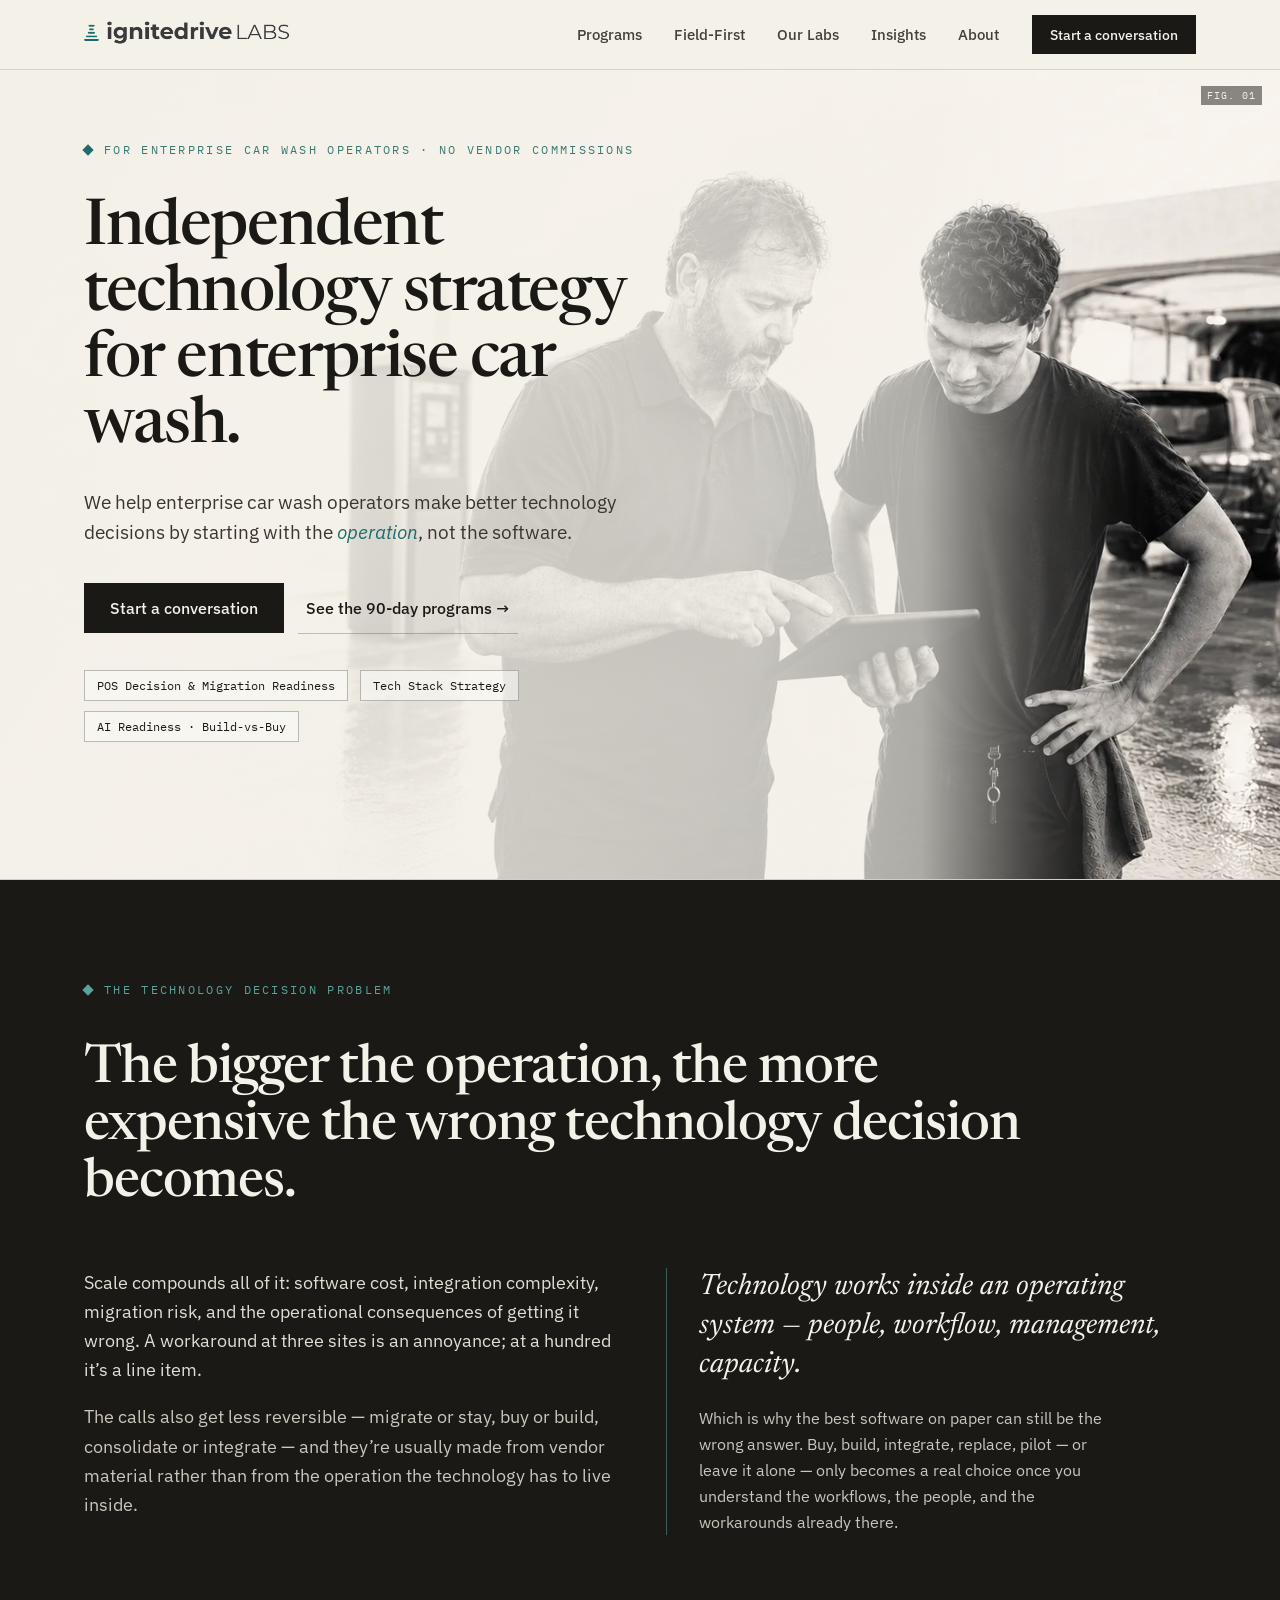
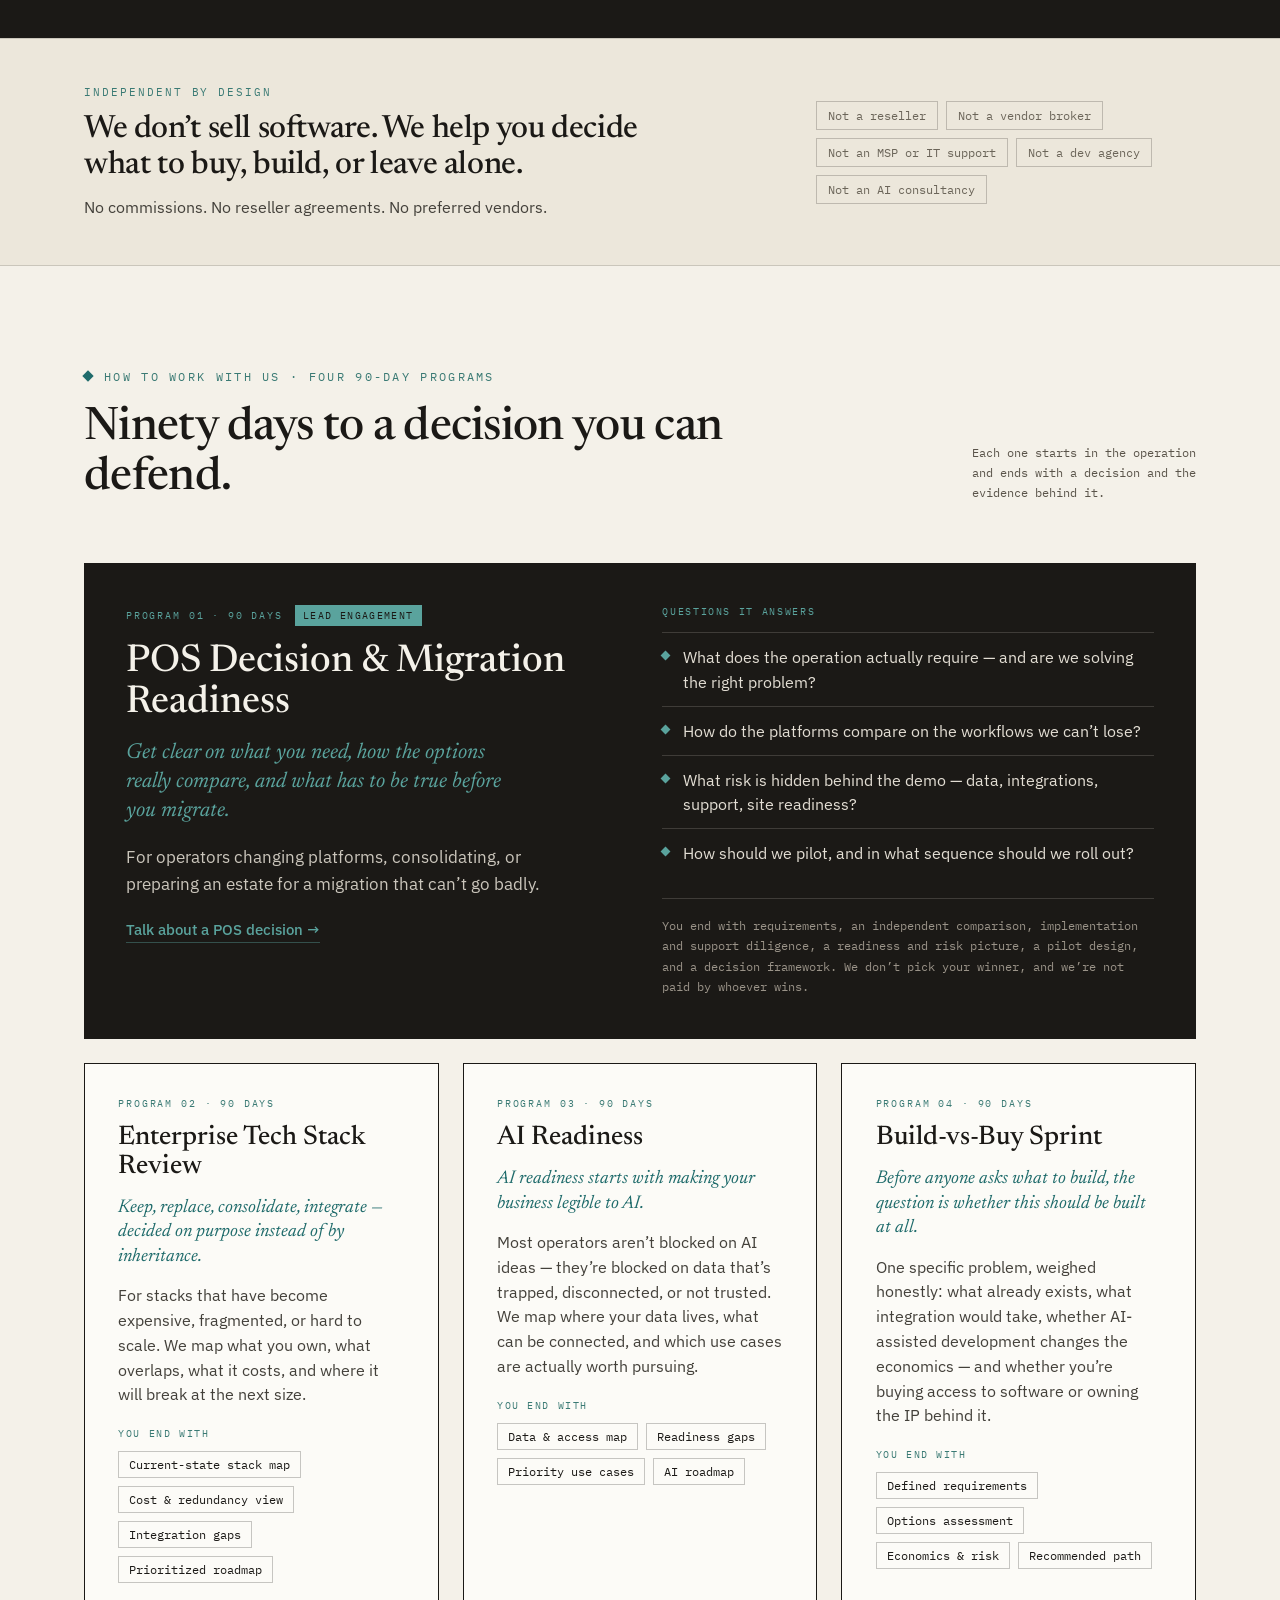
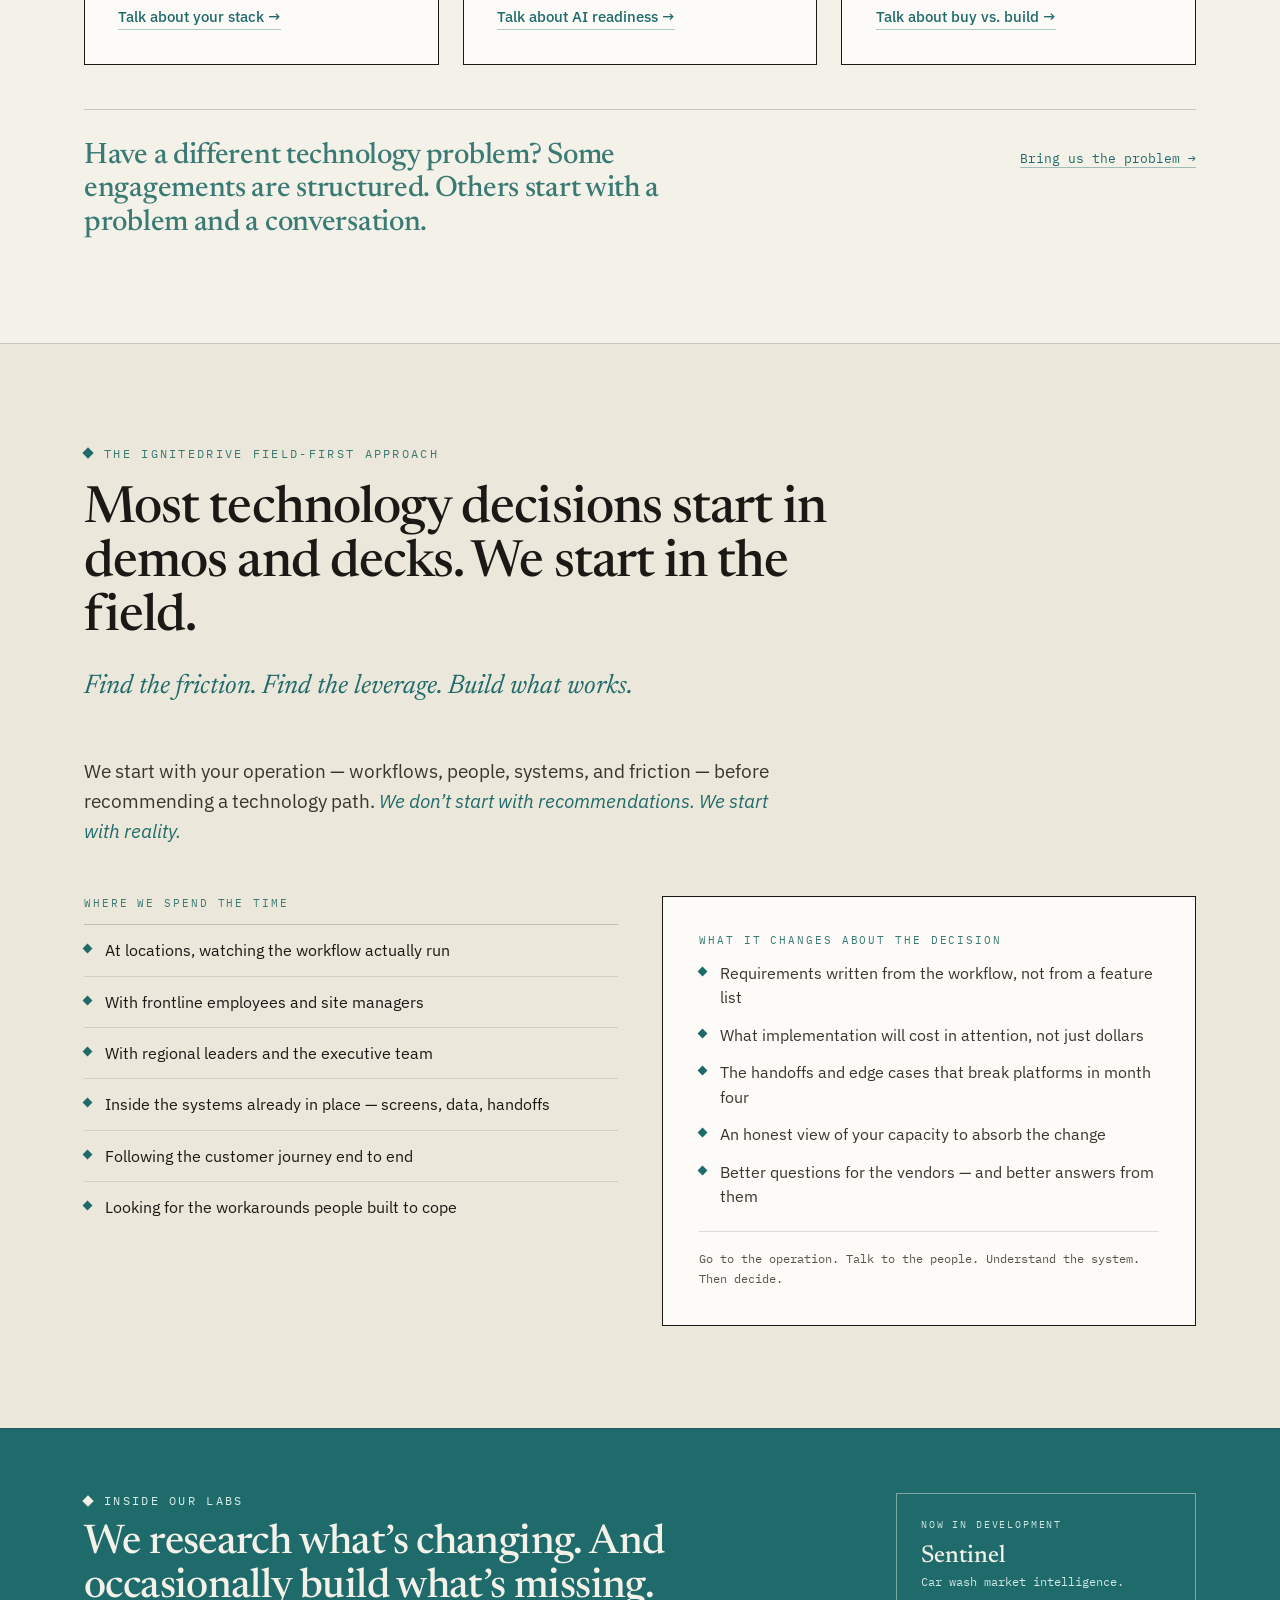
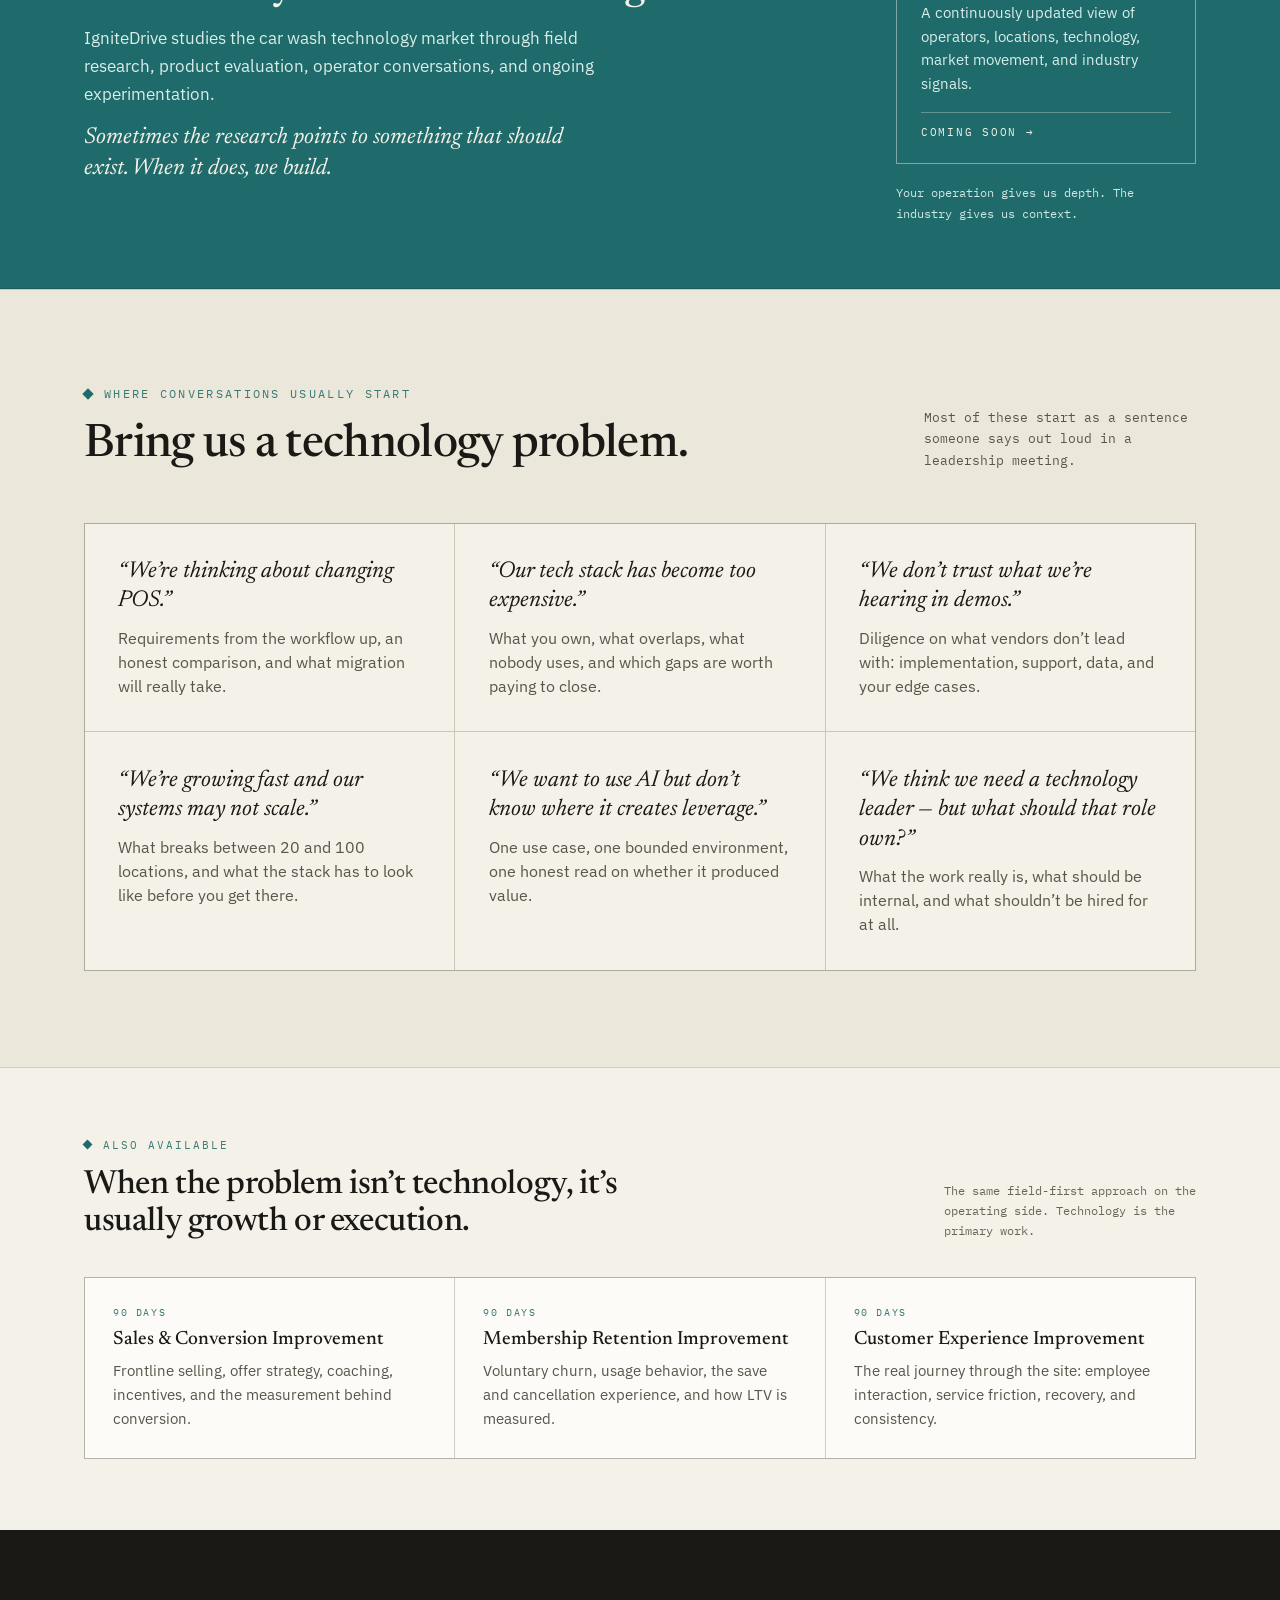
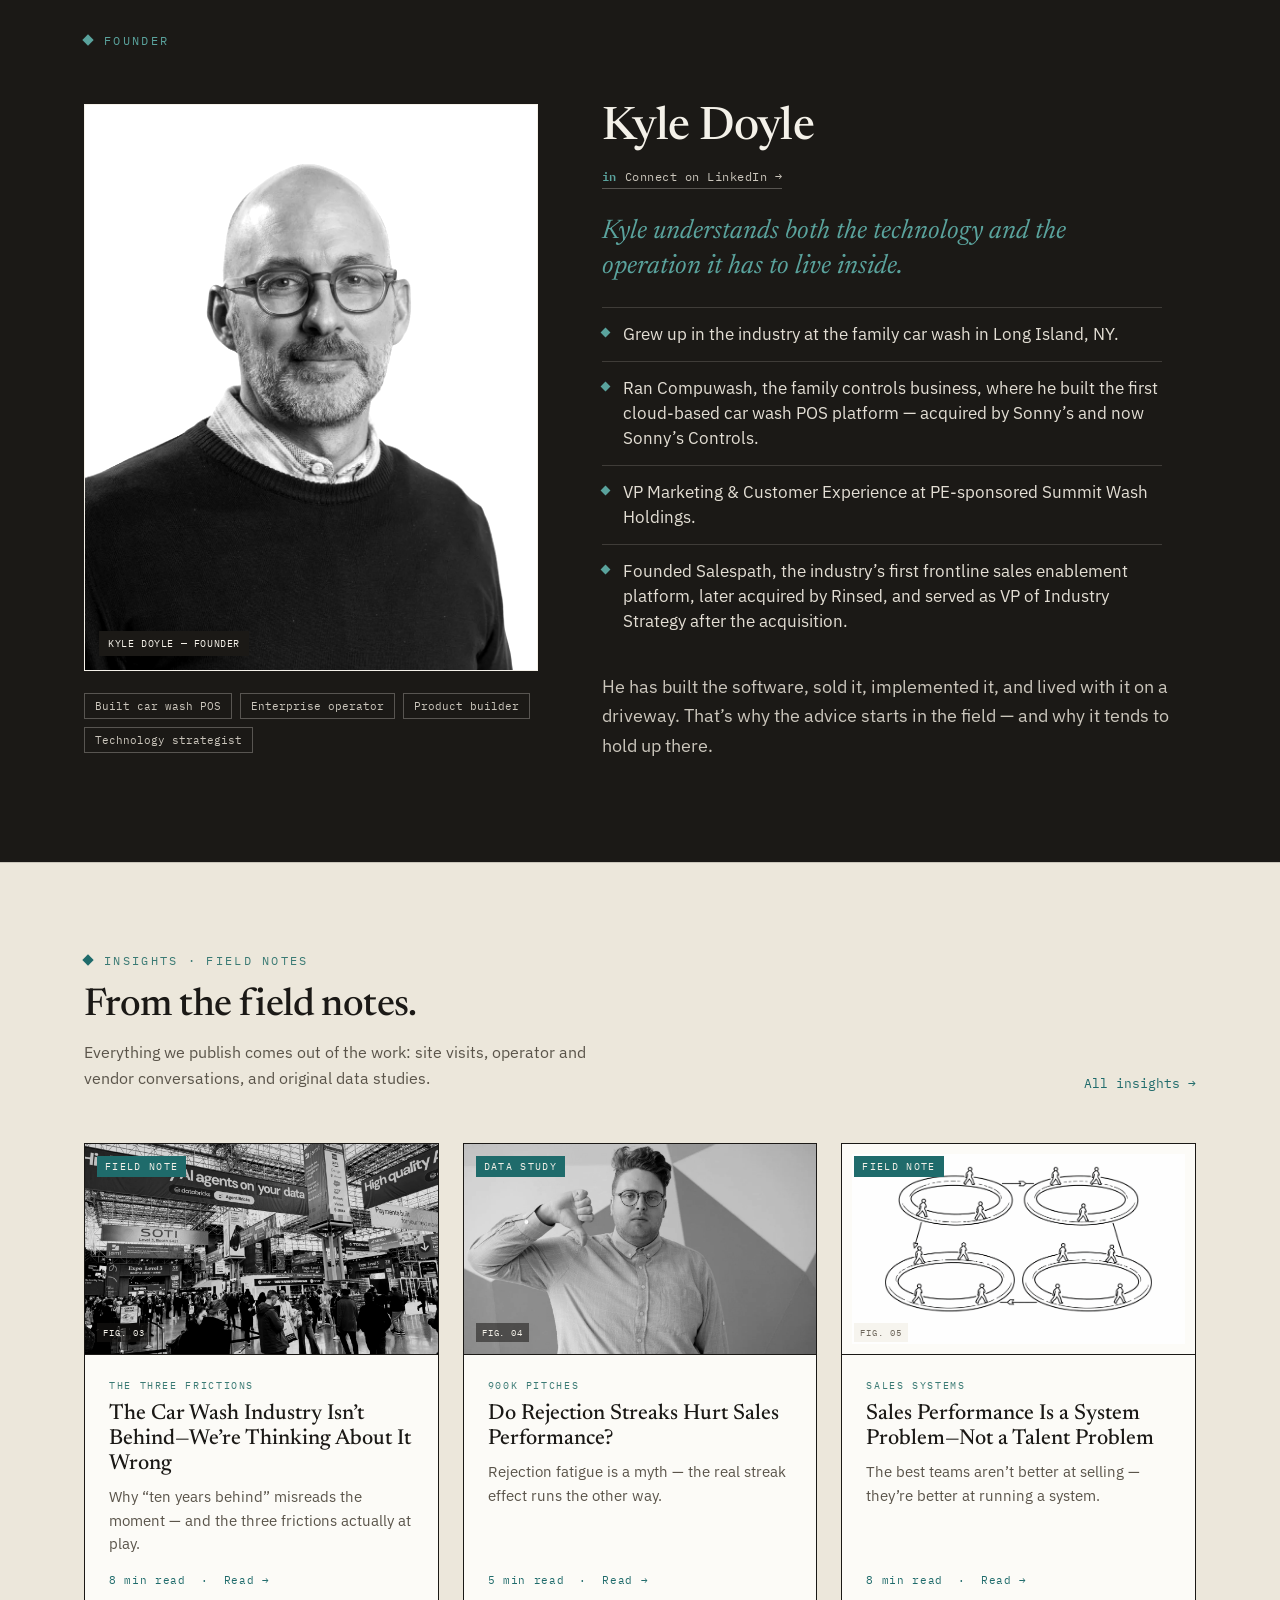
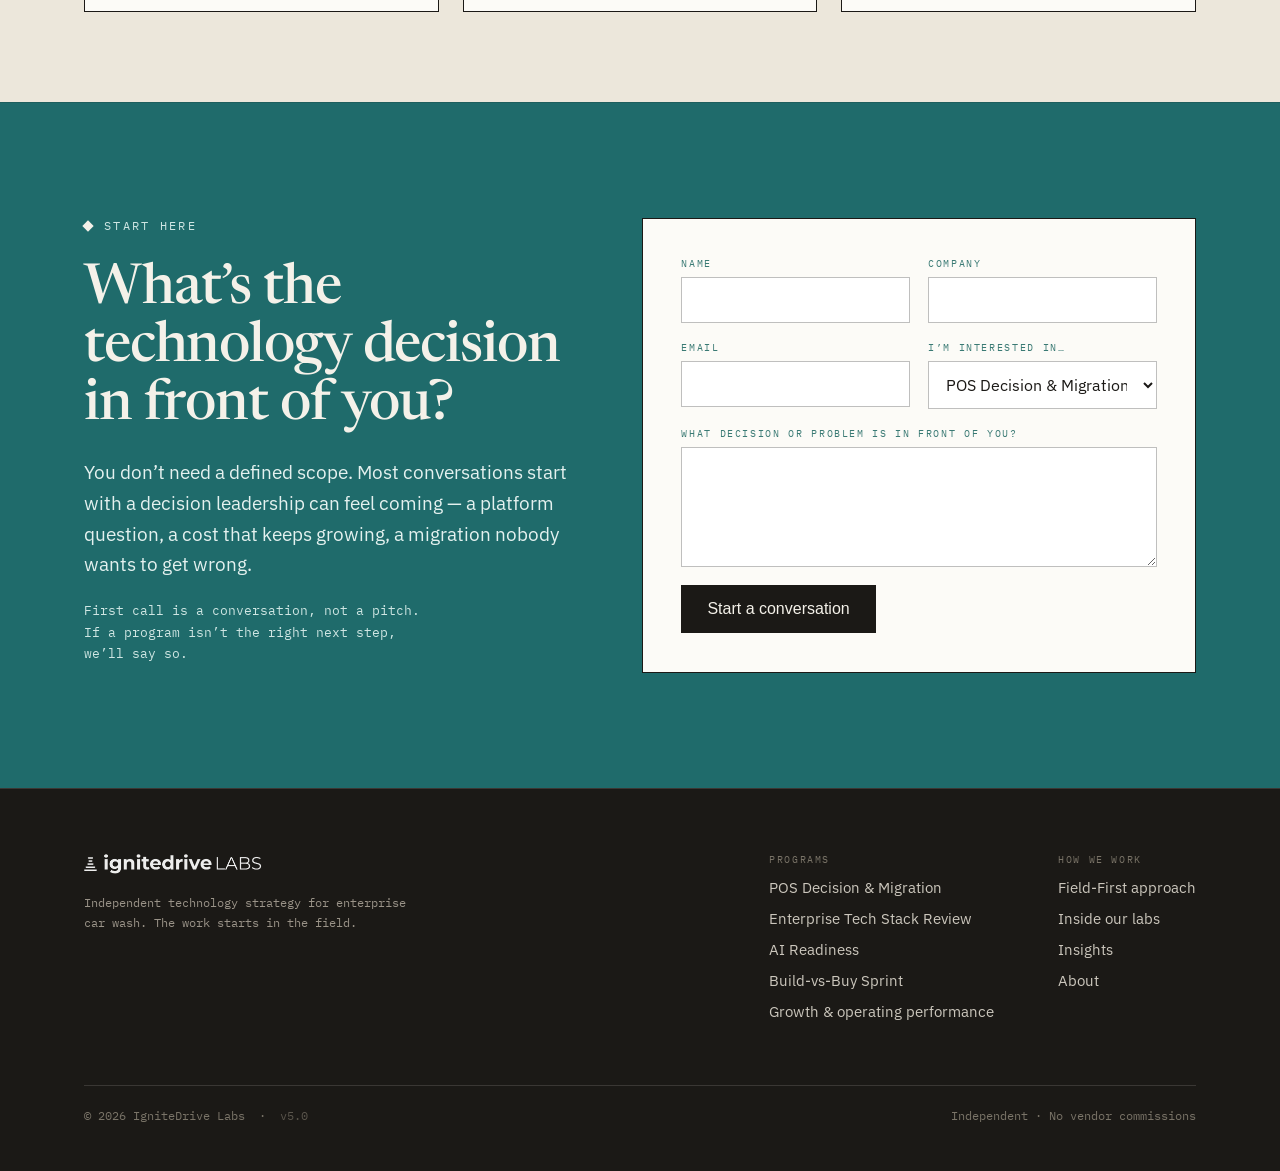
==== commit 35c789e3: "Update Build-vs-Buy Sprint program copy Co-Authored-By: Claude Sonnet 5 <noreply@anthropic.com>" ====
--- a/index.html
+++ b/index.html
@@ -211,7 +211,7 @@
           <span style="font-family:'IBM Plex Mono',monospace;font-size:0.64rem;letter-spacing:0.18em;text-transform:uppercase;color:#3A7A74;display:block;margin-bottom:14px">Program 04 &middot; 90 days</span>
           <h3 style="font-family:'Newsreader',serif;font-weight:500;font-size:clamp(1.45rem,2.1vw,1.85rem);line-height:1.07;margin:0 0 14px;max-width:20ch">Build-vs-Buy Sprint</h3>
           <p style="font-family:'Newsreader',serif;font-style:italic;font-weight:400;font-size:clamp(1.08rem,1.45vw,1.24rem);line-height:1.32;color:#1F6B6B;margin:0 0 14px;max-width:30ch">Before anyone asks what to build, the question is whether this should be built at all.</p>
-          <p style="font-size:1rem;line-height:1.55;color:#43403a;margin:0 0 20px;max-width:40ch">One specific problem, weighed honestly: what already exists, what integration would take, whether AI-assisted development changes the economics — and a prototype when that settles it faster than a debate.</p>
+          <p style="font-size:1rem;line-height:1.55;color:#43403a;margin:0 0 20px;max-width:40ch">One specific problem, weighed honestly: what already exists, what integration would take, whether AI-assisted development changes the economics — and whether you’re buying access to software or owning the IP behind it.</p>
           <span style="font-family:'IBM Plex Mono',monospace;font-size:0.62rem;letter-spacing:0.16em;text-transform:uppercase;color:#3A7A74;display:block;margin-bottom:11px">You end with</span>
           <div style="display:flex;flex-wrap:wrap;gap:8px;margin-bottom:24px">
             <span style="font-family:'IBM Plex Mono',monospace;font-size:0.72rem;color:#1B1916;border:1px solid rgba(27,25,22,0.24);padding:5px 10px">Defined requirements</span>
@@ -570,5 +570,9 @@
 </footer>
 
 <script src="/scripts/site.js" defer></script>
+<script>
+  window.va = window.va || function () { (window.vaq = window.vaq || []).push(arguments); };
+</script>
+<script defer src="/_vercel/insights/script.js"></script>
 </body>
 </html>
